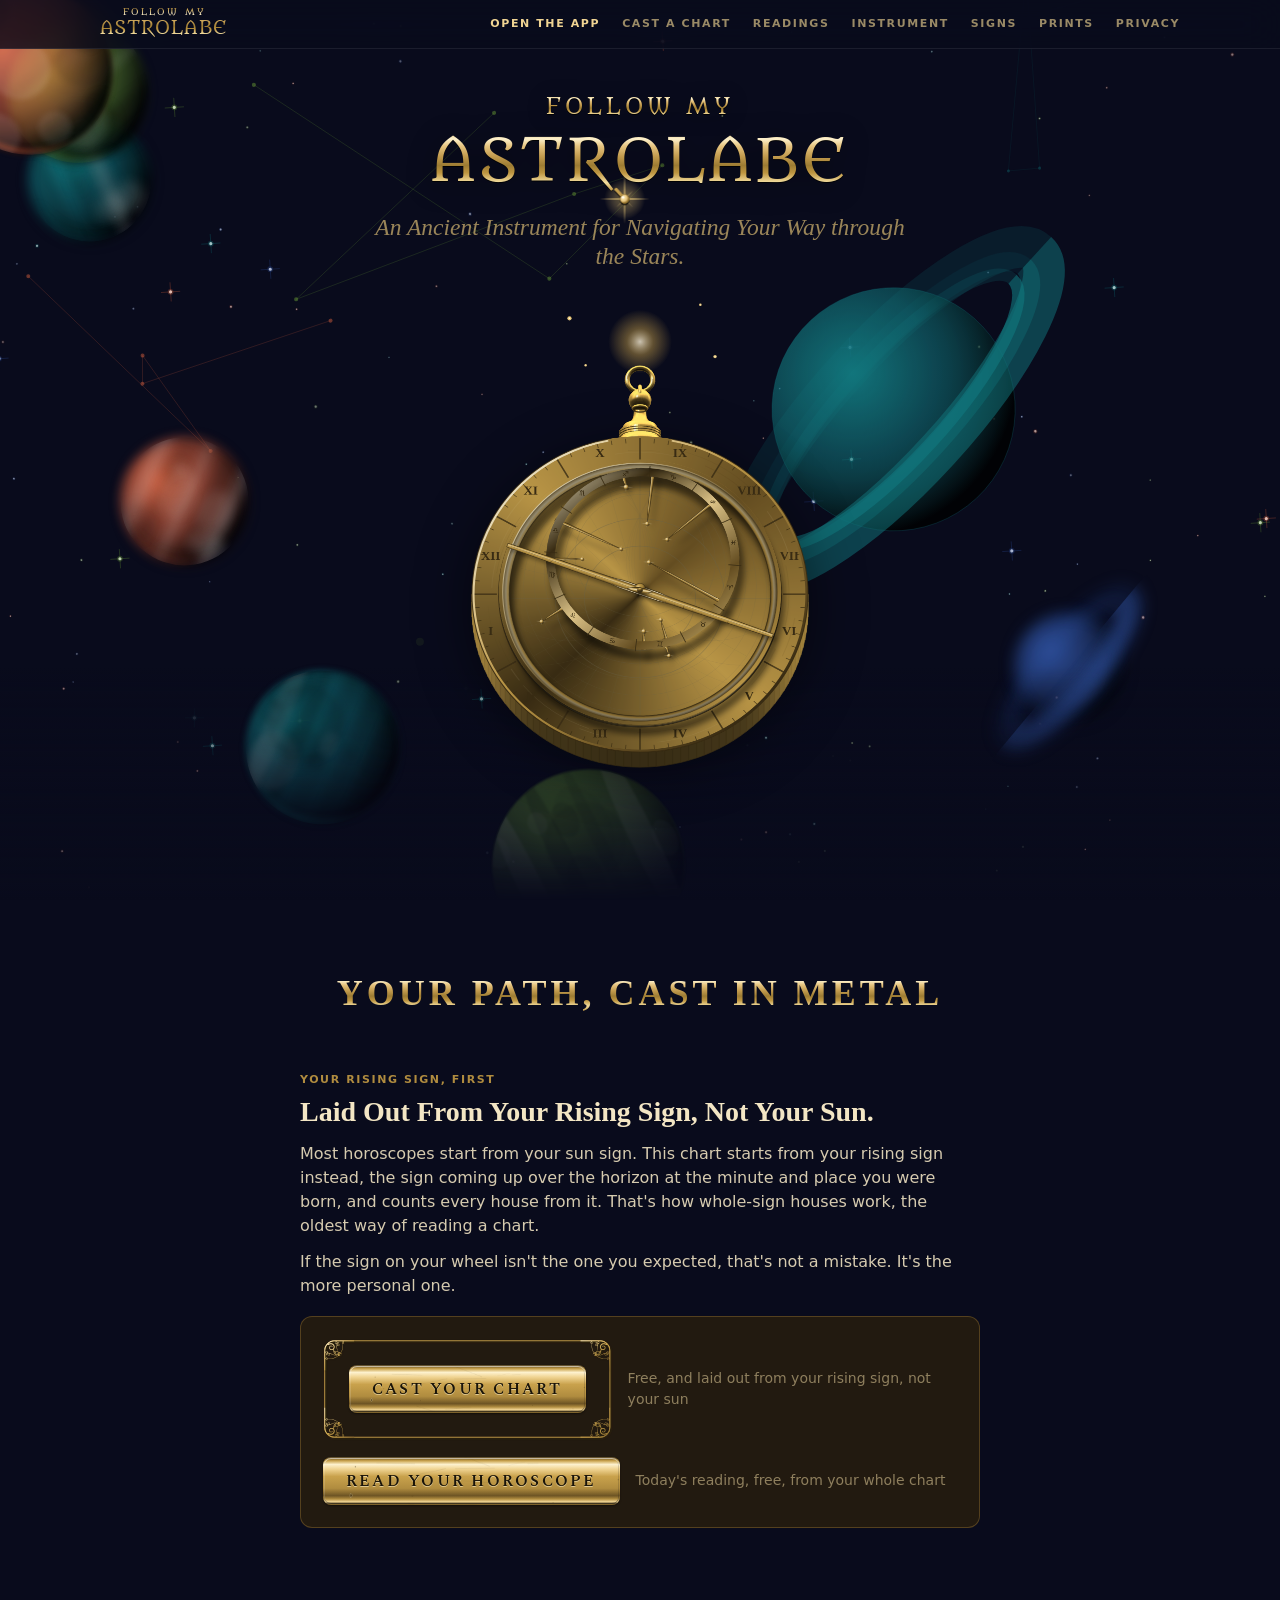
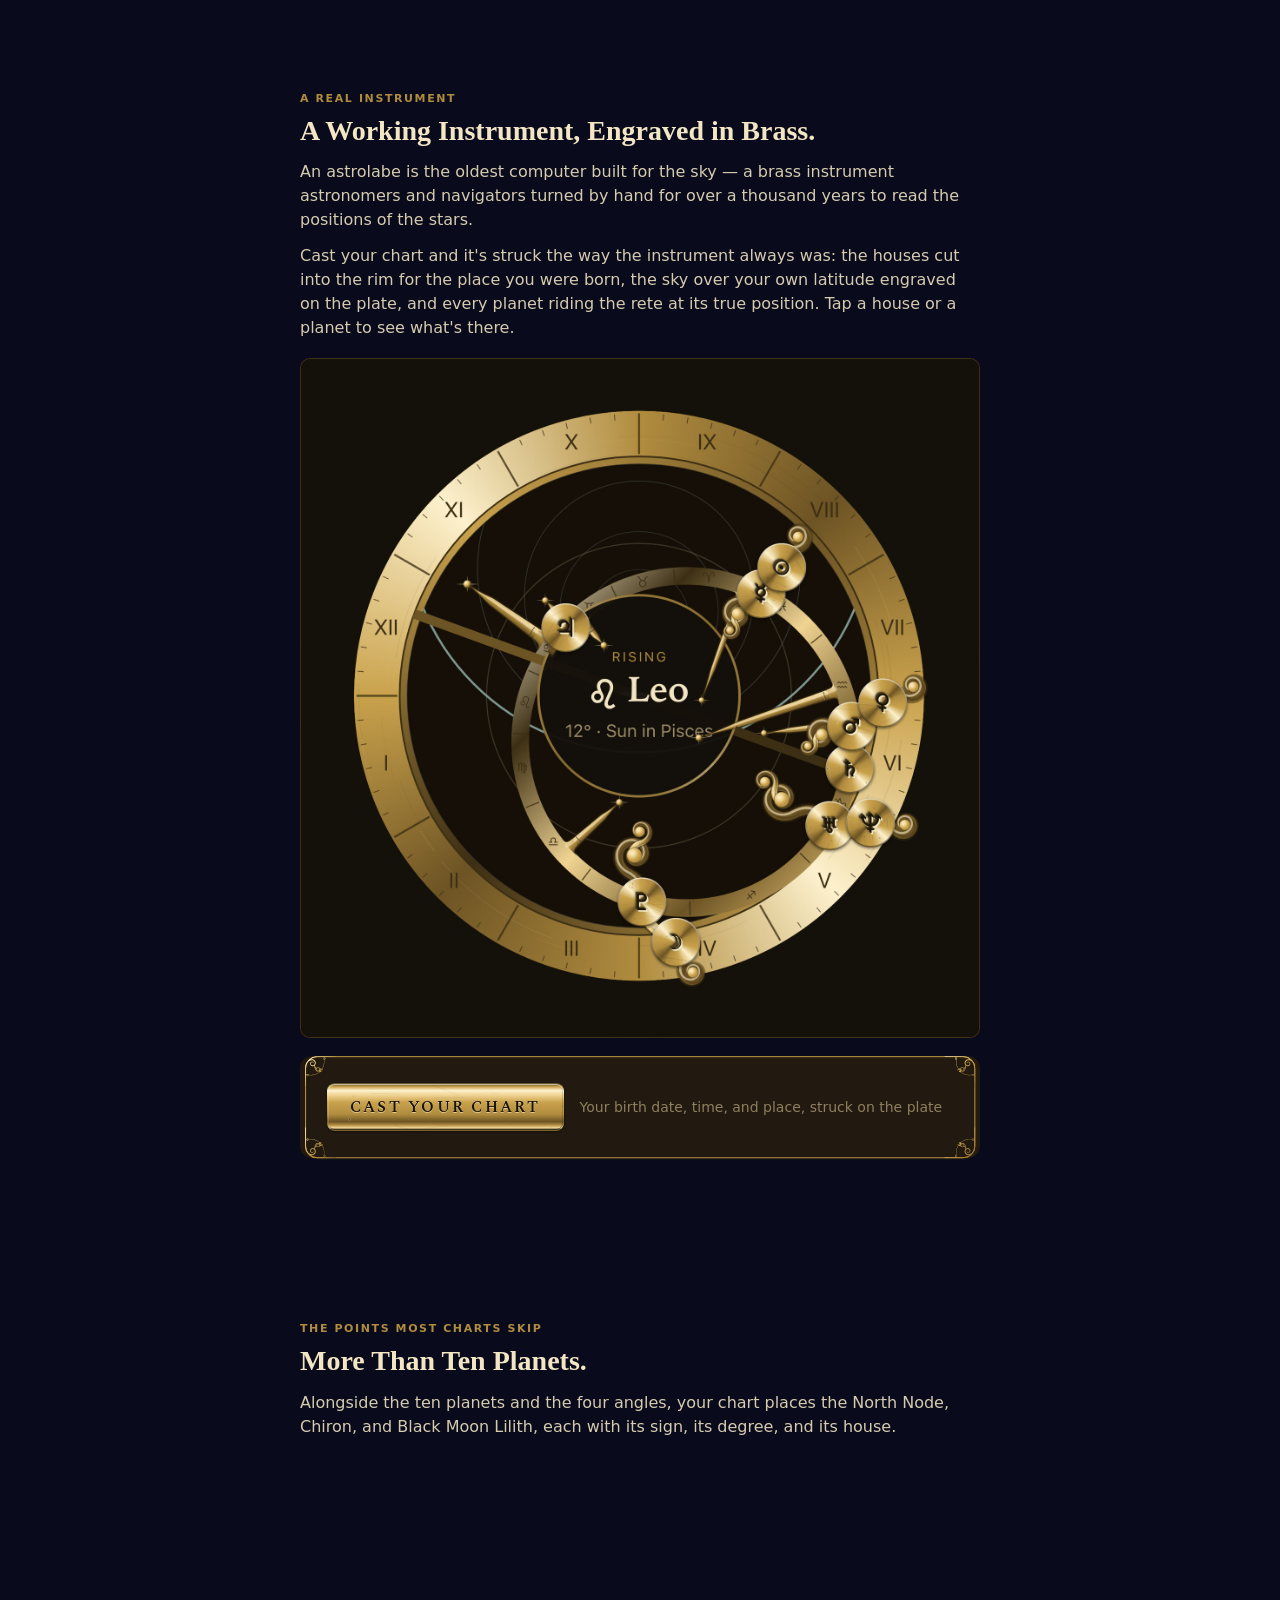
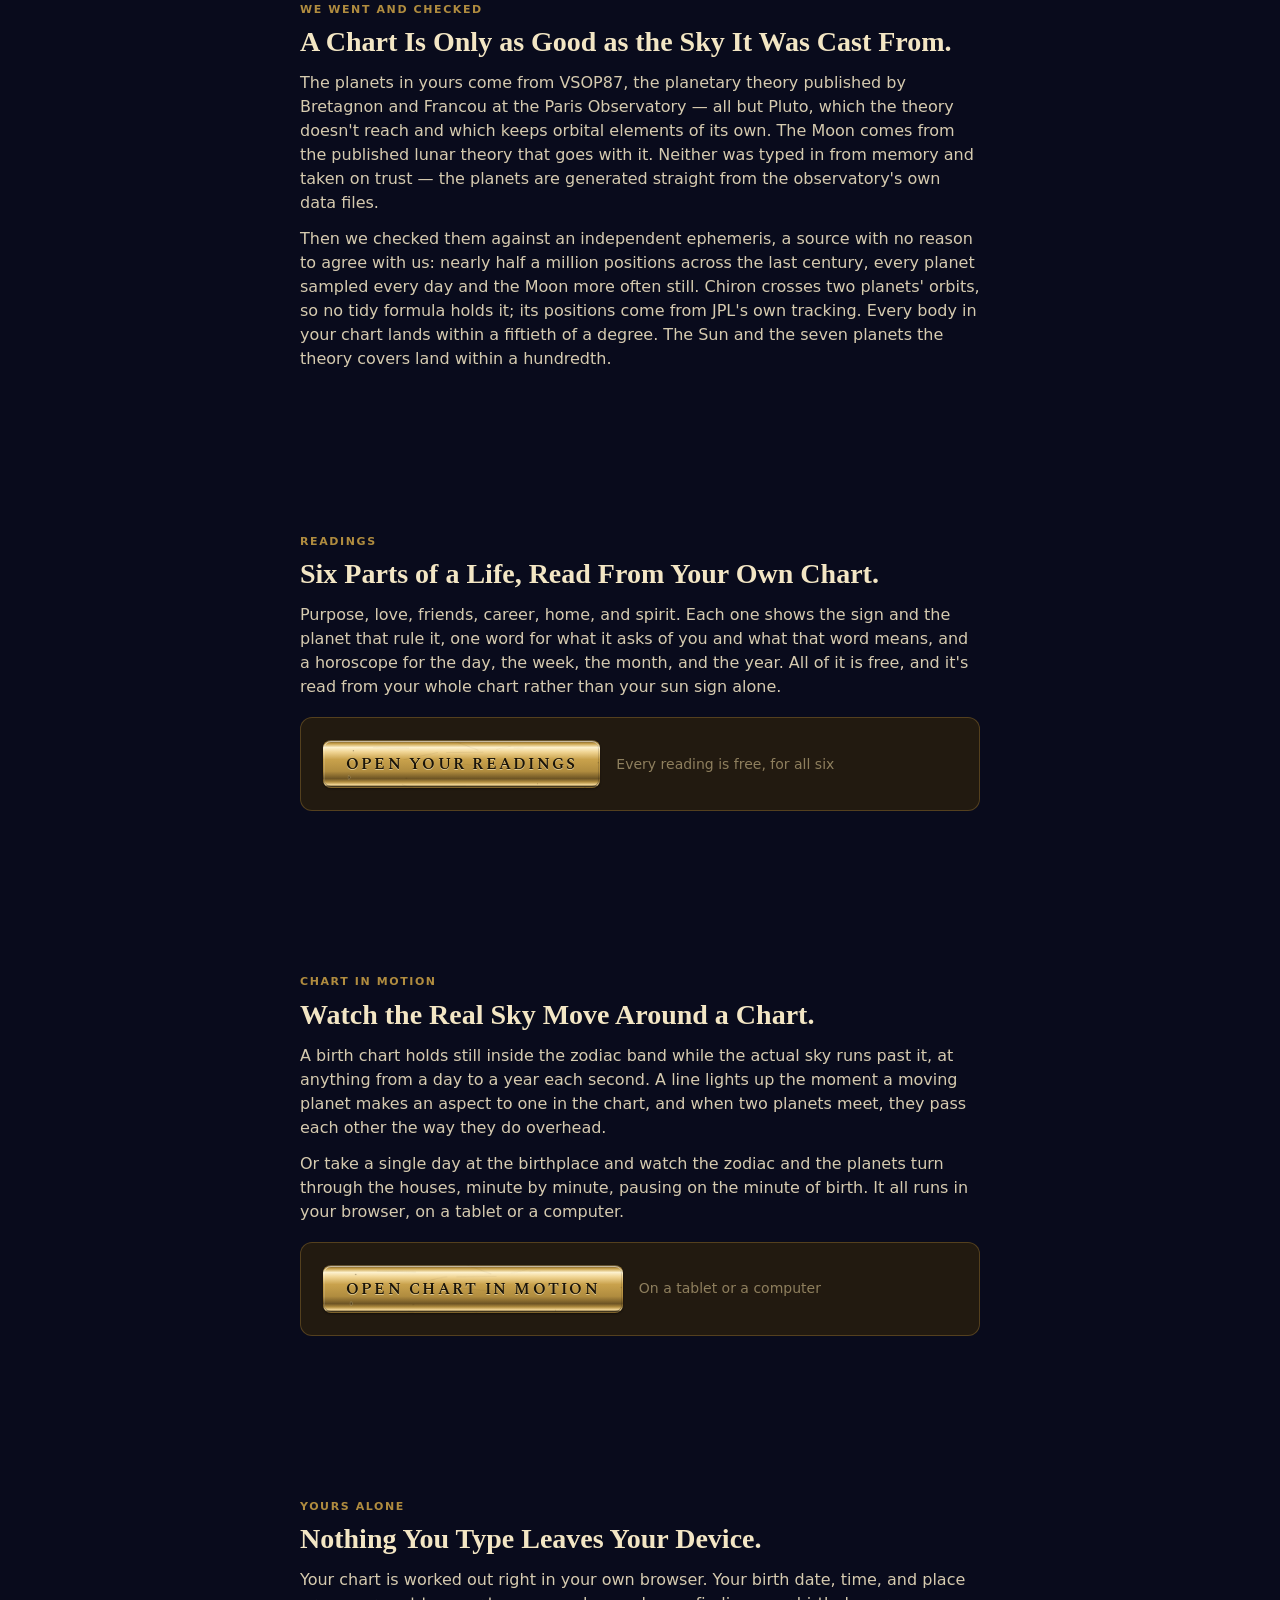
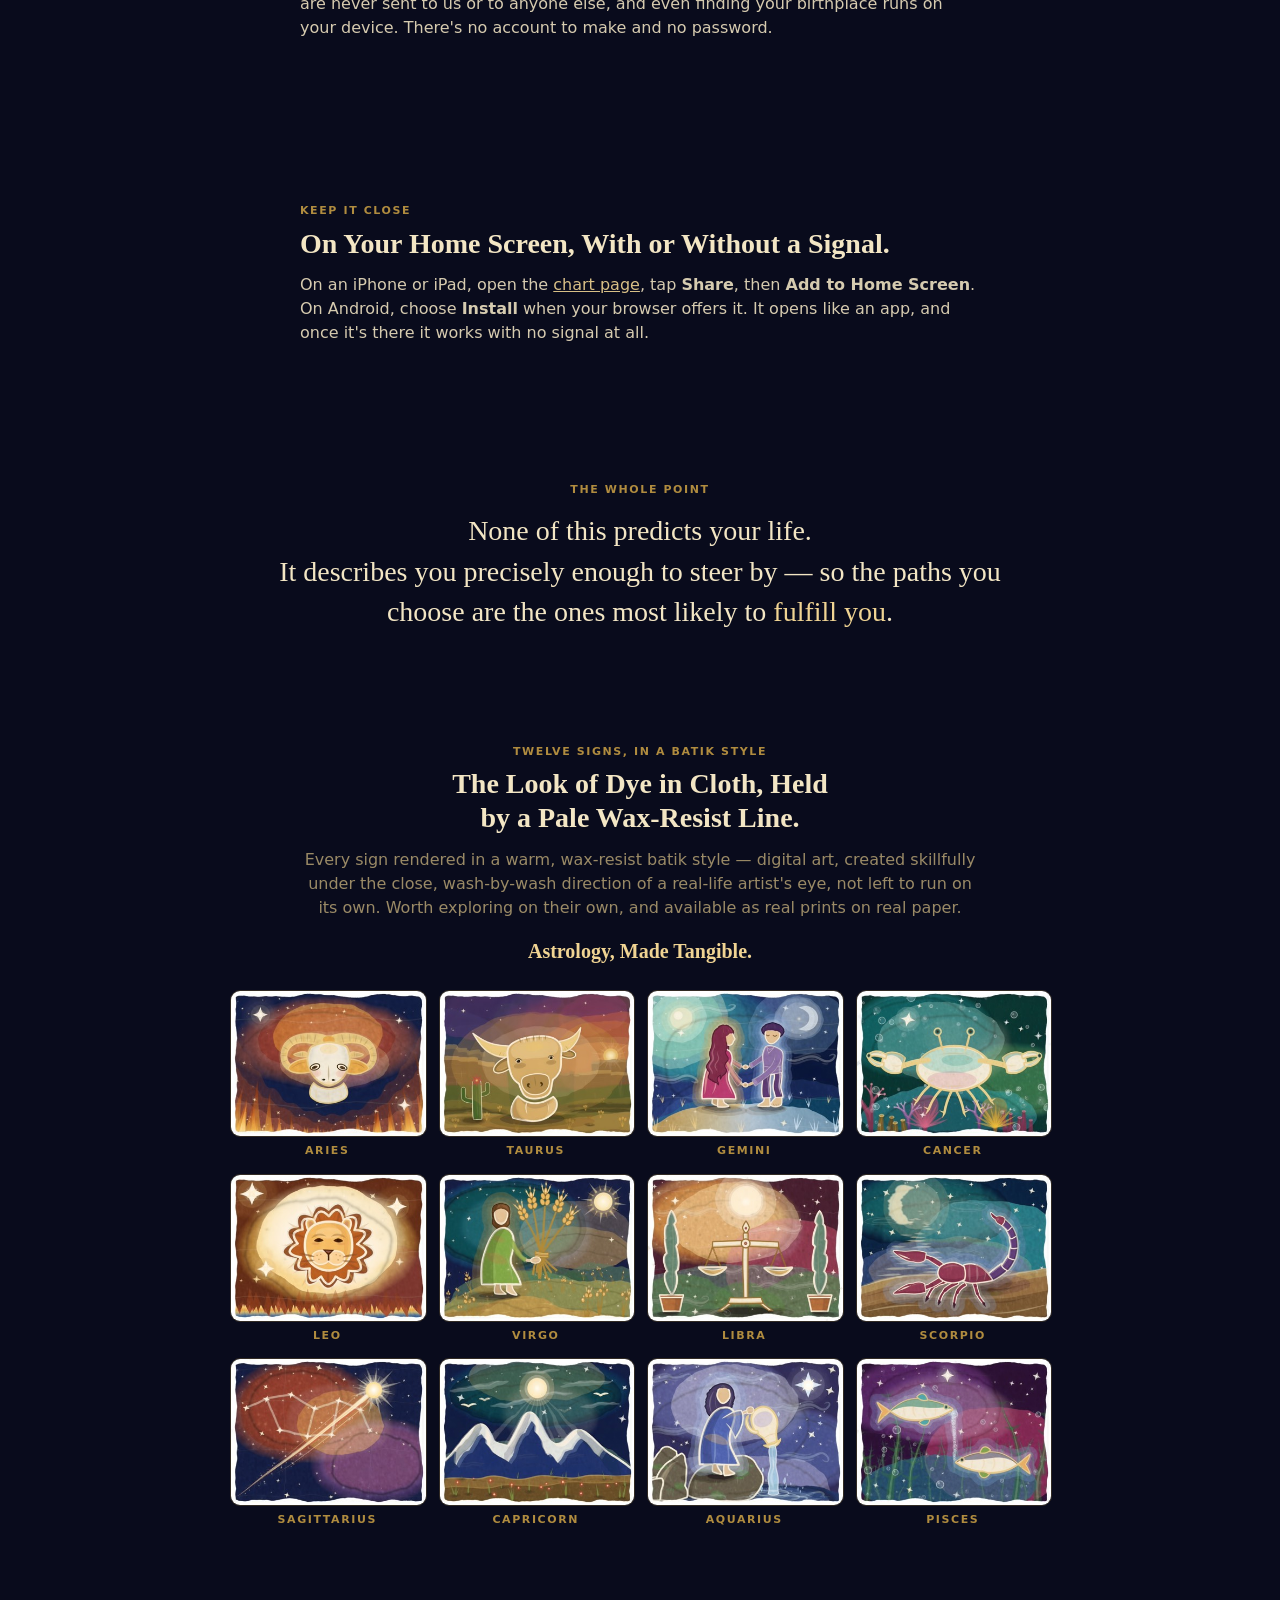
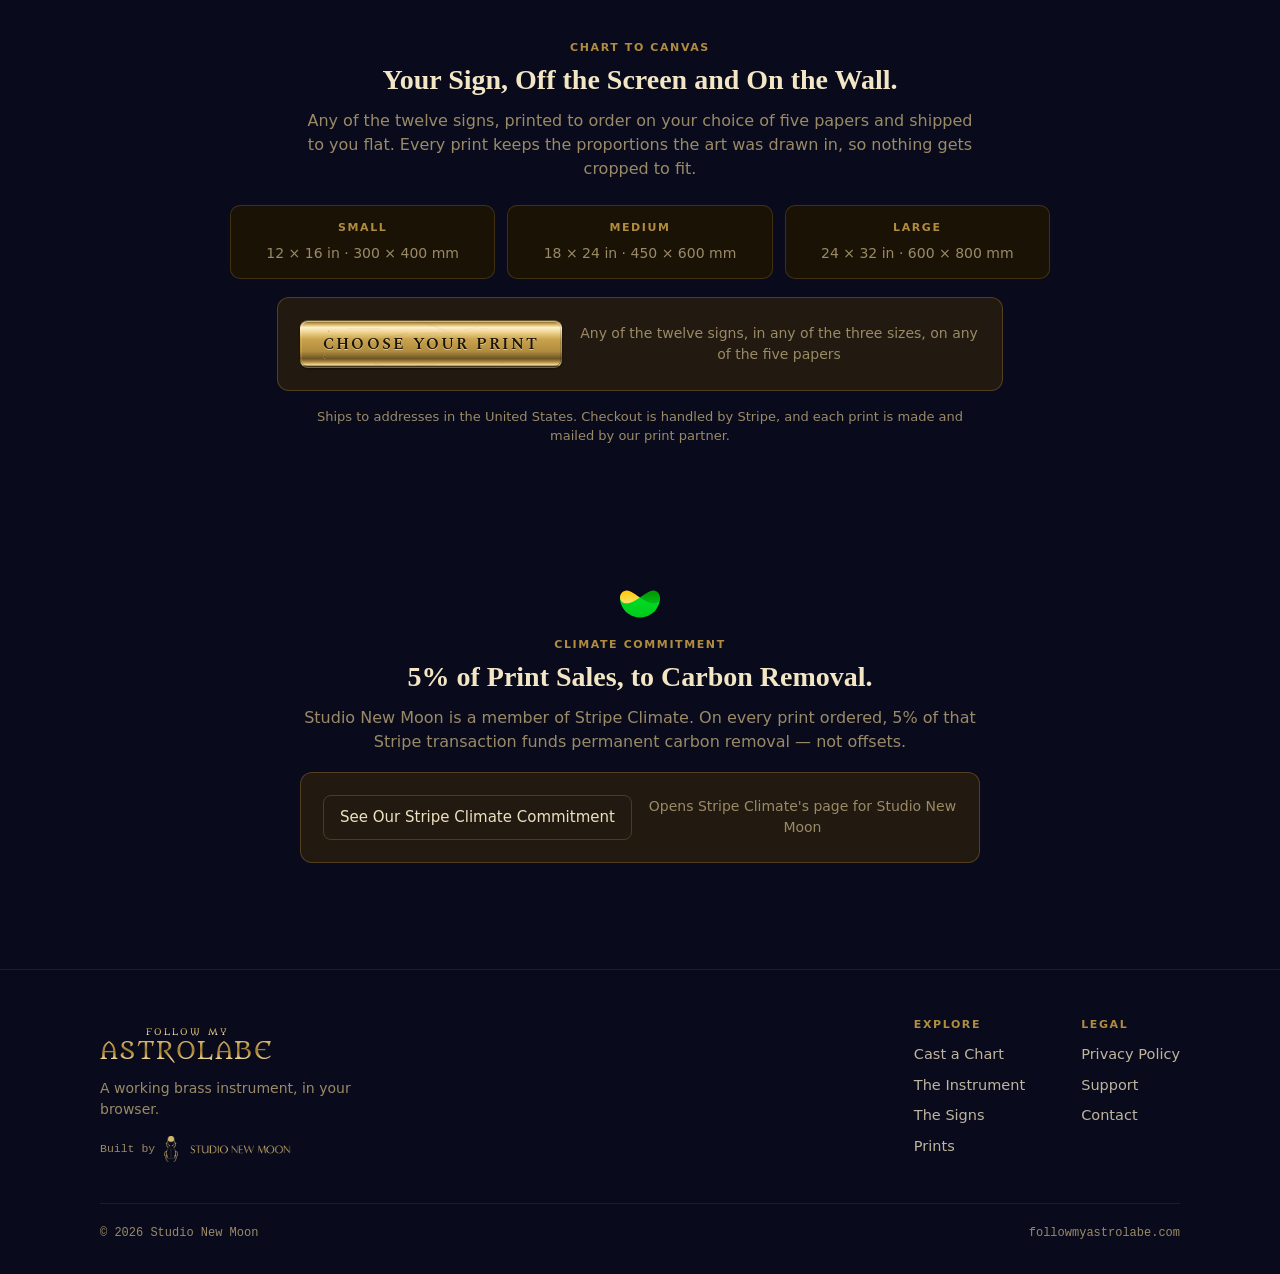
==== index.html @ 49b64038 "The framed plate's filigree runs along its edge, drawn to its real size Morgan asked for the frame a" ====
<!doctype html>
<html lang="en">
<head>
<meta charset="utf-8">
<meta name="viewport" content="width=device-width, initial-scale=1, viewport-fit=cover">
<title>Follow My Astrolabe — Birth Charts and Horoscopes, Rising Sign First</title>
<meta name="description" content="Cast your birth chart free on a working astrolabe, read daily, weekly, monthly, and yearly horoscopes from your whole chart, and order zodiac prints.">
<!-- What a shared link shows: iMessage, Slack, Facebook, and the rest read these. -->
<meta property="og:type" content="website">
<meta property="og:site_name" content="Follow My Astrolabe">
<meta property="og:title" content="Follow My Astrolabe — Birth Charts and Horoscopes, Rising Sign First">
<meta property="og:description" content="Cast your birth chart free on a working astrolabe, read daily, weekly, monthly, and yearly horoscopes from your whole chart, and order zodiac prints.">
<meta property="og:url" content="https://www.followmyastrolabe.com/">
<meta property="og:image" content="https://www.followmyastrolabe.com/assets/share/home.jpg">
<meta property="og:image:width" content="1200">
<meta property="og:image:height" content="630">
<meta property="og:image:alt" content="The Follow My Astrolabe wordmark in brass on a night sky, over the line Your Path, Cast in Metal.">
<meta name="twitter:card" content="summary_large_image">
<meta name="theme-color" content="#090B1C">
<link rel="icon" href="assets/favicon.png">
<link rel="preconnect" href="https://fonts.googleapis.com">
<link rel="preconnect" href="https://fonts.gstatic.com" crossorigin>
<!-- Metamorphous is the wordmark's face; everything else is the app's own
     type (FontSet.nativeSky), which the device already carries. -->
<link href="https://fonts.googleapis.com/css2?family=Metamorphous&family=Spectral:wght@600&display=swap" rel="stylesheet">
<link rel="stylesheet" href="/assets/app.css">
<script src="/assets/fit-buttons.js" defer></script>
<link rel="stylesheet" href="/assets/home/welcome.css">
<style>
  /* The homepage is the app's welcome screen, so it keeps the welcome
     screen's night (#090B1C) instead of Brass & Ink's ground. Everything
     else here (cards, plate labels, the metal) is the app's, from app.css. */
  :root{
    --ground:#090B1C;
    --night:#090B1C;
    --title-gold: linear-gradient(180deg, #8A6C2E 0%, #D9B45F 9%, #FDF1CD 20%, #E6C47F 30%, #C19A4D 44%, #9D7C33 56%, #BD9540 66%, #F2DDA0 79%, #C29C48 90%, #7A5F28 100%);
    /* The polished brass ramp, exactly as measured for legible lettering
       (Brass.polished; f9fef0b). Not to be re-spaced. */
    --metal: linear-gradient(180deg, #6D5424 0%, #C9A24C 6%, #FDF1CD 14%, #F0D493 24%, #C9A24C 40%, #B08C3F 66%, #6D5424 82%, #B08C3F 89%, #F0D493 95%, #3D2F14 100%);
    --metal-wear: url("/assets/metal/brass-polished-wear.png");
  }
  html{ background:#090B1C; scroll-behavior:smooth; }
  body{ background:transparent; overflow-x:hidden; }
  img{ max-width:100%; display:block; }
  .visually-hidden{
    position:absolute !important; width:1px; height:1px; margin:-1px; padding:0; border:0;
    overflow:hidden; clip:rect(0 0 0 0); clip-path:inset(50%); white-space:nowrap;
  }

  /* The night behind everything below the welcome screen: the same sky's
     stars and constellations, without its planets, held still. */
  .backdrop{ position:fixed; inset:0; width:100vw; height:100lvh; z-index:-1; pointer-events:none; }
  /* The text sections sit straight on the sky, with no card, so the sky
     calms to a trace behind the reading column; a constellation line or a
     star landing inside a sentence reads as stray punctuation. On a wide
     screen it stays at full strength in the margins. */
  .backdrop{
    --calm: rgba(0,0,0,.14);
    -webkit-mask-image: linear-gradient(to right, #000 0, #000 calc(50% - 480px), var(--calm) calc(50% - 360px), var(--calm) calc(50% + 360px), #000 calc(50% + 480px), #000 100%);
            mask-image: linear-gradient(to right, #000 0, #000 calc(50% - 480px), var(--calm) calc(50% - 360px), var(--calm) calc(50% + 360px), #000 calc(50% + 480px), #000 100%);
  }

  /* The welcome screen's sky fades into the night below rather than ending
     at a hard edge: its ground and its planets thin out over the last stretch
     of the screen, so the stars-only backdrop takes over without a seam. */
  .welcome{
    --fade: clamp(120px, 26svh, 300px);
    background: linear-gradient(to bottom, #090B1C calc(100% - var(--fade)), rgba(9,11,28,0) 100%);
  }
  .welcome .sky, .welcome .shooting{
    -webkit-mask-image: linear-gradient(to bottom, #000 calc(100% - var(--fade)), transparent 100%);
            mask-image: linear-gradient(to bottom, #000 calc(100% - var(--fade)), transparent 100%);
  }

  /* On a desktop browser the welcome screen has no ENTER: the site's menu is
     shown over it from the start instead, as the way in. */
  @media (hover:hover) and (pointer:fine){
    .welcome .enter{ display:none; }
    /* room for the menu, which sits over the top of the welcome screen */
    .welcome-stack{ padding-top:calc(48px + env(safe-area-inset-top, 0px)); }
  }
  /* Opened from a Home Screen, the page is the welcome screen alone, as the
     installed app's first screen is. */
  @media (display-mode: standalone){ main, footer, .site-nav, .backdrop{ display:none; } }

  /* ================= Below the welcome screen ================= */
  .site-nav{
    position:fixed; left:0; right:0; top:0; z-index:50;
    padding-top:env(safe-area-inset-top, 0px);
    background:color-mix(in srgb, #090B1C 82%, transparent);
    -webkit-backdrop-filter:saturate(1.4) blur(18px); backdrop-filter:saturate(1.4) blur(18px);
    border-bottom:.5px solid rgba(255,255,255,.08);
    transform:translateY(-110%); transition:transform .25s ease;
  }
  .site-nav.shown{ transform:none; }
  @media (prefers-reduced-motion: reduce){ .site-nav{ transition:none; } }
  .site-nav .inner{
    max-width:1080px; margin:0 auto; min-height:48px; padding:0 16px;
    display:flex; align-items:center; justify-content:space-between; gap:16px;
  }
  .nav-name{
    display:inline-flex; flex-direction:column; align-items:center; line-height:1.3;
    font-family:'Metamorphous', Georgia, serif; font-size:18px; letter-spacing:.06em;
    text-decoration:none;
    background:var(--title-gold); -webkit-background-clip:text; background-clip:text;
    color:transparent; -webkit-text-fill-color:transparent;
  }
  .nav-name .small{ font-size:9px; letter-spacing:.27em; padding-left:.27em; margin-bottom:-.2em; }
  .nav-links{ display:flex; gap:22px; align-items:center; }
  .nav-links a{
    font-size:11px; font-weight:600; letter-spacing:1.6px; text-transform:uppercase;
    color:var(--muted); text-decoration:none;
  }
  .nav-links a:hover{ color:var(--bright); }
  /* The way into the web app, first and in the bright brass: on a desktop
     browser the welcome screen has no ENTER, so this is what replaces it. */
  .nav-links a.nav-app{ color:var(--bright); }
  /* Narrower, the menu keeps to one line by dropping the two it can spare:
     Instrument is a section just below, and Privacy is in the footer. */
  @media (max-width:900px){ .nav-links{ gap:18px; } .nav-links a.nav-minor{ display:none; } }
  @media (max-width:680px){ .nav-links{ gap:12px; } .nav-links a{ letter-spacing:1.2px; } }
  @media (max-width:600px){ .nav-links{ display:none; } }

  main{ display:block; }
  section[id]{ scroll-margin-top:64px; }
  .wrap{ max-width:var(--readable); margin:0 auto; padding:0 16px; }
  .wrap.wide{ max-width:1080px; }
  .band{ padding-block:clamp(28px, 6vw, 56px); }
  .band:first-child{ padding-top:clamp(40px, 8vw, 72px); }

  /* One feature: plate label, title, prose. No box around it, so it reads
     on the night like The Whole Point; plates (buttons) and screenshot
     frames keep theirs. */
  .feature.card{ background:none; border:0; border-radius:0; padding:clamp(18px, 4vw, 26px) 0; }
  .feature .plate-label{ display:block; margin:0 0 8px; }
  .feature h2, .head h2{
    font-family:var(--font-display); font-weight:600; color:var(--resist);
    font-size:clamp(22px, 3.6vw, 28px); line-height:1.22; margin:0 0 12px; text-wrap:balance;
  }
  .feature p{ color:var(--ink); opacity:.9; margin:0; }
  .feature p + p{ margin-top:12px; }
  .feature p a{ color:var(--bright); }
  .feature .shot{
    margin-top:18px; border-radius:10px; overflow:hidden;
    border:1px solid rgba(176,140,63,0.25); background:var(--panel);
  }
  .feature .shot img{ width:100%; height:auto; }
  /* The site's line, struck in the wordmark's gold at headline size. */
  .lede{
    margin:0 0 clamp(20px, 4vw, 32px); text-align:center; text-wrap:balance;
    font-family:var(--font-display); font-weight:600; line-height:1.2;
    font-size:clamp(22px, 4.6vw, 36px); letter-spacing:clamp(1.5px, .4vw, 4px);
    text-transform:uppercase; color:var(--bright);
    background:var(--title-gold); -webkit-background-clip:text; background-clip:text;
    -webkit-text-fill-color:transparent;
  }

  /* Morgan's standing rule: every button sits on a plate with what it does. */
  .plate{
    background:#221a10; border:1px solid rgba(200,153,63,0.3); border-radius:12px;
    padding:clamp(16px, 3vw, 22px);
  }
  .plate.actions{ display:grid; grid-template-columns:minmax(0, 1fr); gap:18px; }
  .plate .action{ min-width:0; }
  /* On the narrowest phones the plate gives back a little width, so
     button labels keep their size on one line. */
  @media (max-width:360px){ .plate{ padding-inline:12px; } }
  .plate .action{ display:flex; flex-wrap:wrap; align-items:center; gap:8px 16px; }
  .plate .note{ margin:0; font-size:14px; color:var(--muted); flex:1 1 220px; }
  .feature .plate{ margin-top:18px; }
  .metal-button{ background:var(--metal-wear) center / cover no-repeat, var(--metal); }
  .metal-button:focus-visible, .quiet-button:focus-visible{ outline:2px solid var(--bright); outline-offset:3px; }
  a.quiet-button{ display:inline-block; text-decoration:none; }

  /* Chart in Motion is for tablets and computers: its page tells a phone-
     sized screen so, and this section isn't offered on one at all. Same line
     as the page, 600px each way, so a small screen on its side doesn't
     qualify. */
  @media (max-width:599.98px), (max-height:599.98px){ #motion{ display:none; } }

  .philosophy{ text-align:center; }
  .philosophy .plate-label{ display:block; margin-bottom:14px; }
  .philosophy p{
    font-family:var(--font-display); font-weight:500; color:var(--resist);
    font-size:clamp(20px, 3.4vw, 28px); line-height:1.45; margin:0 auto; max-width:760px; text-wrap:balance;
  }
  .philosophy p span{ color:var(--bright); }

  .head{ text-align:center; max-width:var(--readable); margin:0 auto 24px; padding:0 16px; }
  .head .plate-label{ display:block; margin-bottom:8px; }
  .head p{ color:var(--muted); margin:0; }
  .head p + p{ margin-top:10px; }
  .head .tangible{
    margin-top:16px; font-family:var(--font-display); font-weight:600; font-size:clamp(17px, 2.2vw, 20px);
    color:var(--bright);
  }
  .sign-grid{
    display:grid; grid-template-columns:repeat(4, 1fr); gap:14px;
    max-width:var(--gallery); margin:0 auto; padding:0 16px;
  }
  .sign-tile{ display:block; text-decoration:none; color:var(--muted); text-align:center; }
  .sign-tile img{
    width:100%; height:auto; border-radius:10px; border:1px solid rgba(176,140,63,0.25);
    transition:transform .2s ease, filter .2s ease;
  }
  .sign-tile:hover img{ transform:translateY(-2px); filter:brightness(1.06); }
  .sign-tile span{
    display:block; margin-top:6px; font-size:11px; font-weight:600; letter-spacing:1.6px;
    text-transform:uppercase; color:var(--brass);
  }
  .sign-tile:hover span{ color:var(--bright); }
  .sign-tile:focus-visible{ outline:2px solid var(--bright); outline-offset:3px; border-radius:10px; }
  @media (max-width:820px){ .sign-grid{ grid-template-columns:repeat(3, 1fr); } }
  @media (max-width:520px){ .sign-grid{ grid-template-columns:repeat(2, 1fr); gap:12px; } }

  .sizes{ display:grid; grid-template-columns:repeat(3, 1fr); gap:12px; max-width:var(--gallery); margin:0 auto; }
  .sizes .card{ text-align:center; }
  .sizes .name{ font-size:11px; font-weight:600; letter-spacing:1.6px; text-transform:uppercase; color:var(--brass); }
  .sizes .price{ font-family:var(--font-display); font-weight:600; font-size:28px; color:var(--resist); margin:6px 0 2px; }
  .sizes .desc{ font-size:14px; color:var(--muted); margin-top:6px; }
  .sizes .price .from{ font-family:var(--font-body, inherit); font-weight:400; font-size:13px; color:var(--muted); margin-right:5px; }
  @media (max-width:640px){ .sizes{ grid-template-columns:1fr; } }
  /* The five papers, built from the live catalogue under the size cards. */
  .papers{ max-width:var(--gallery); margin:22px auto 0; }
  .papers[hidden]{ display:none; }
  .papers > .plate-label{ display:block; text-align:center; margin-bottom:10px; }
  .papers ul{ list-style:none; margin:0; padding:0; display:grid; grid-template-columns:repeat(auto-fit, minmax(150px, 1fr)); gap:8px; }
  .papers li{ background:var(--panel); border:1px solid rgba(176,140,63,0.22); border-radius:10px; padding:10px 12px; text-align:center; }
  .papers .paper-name{ color:var(--ink); font-size:15px; }
  .papers .paper-detail{ color:var(--muted); font-size:13px; margin-top:2px; }
  .papers .paper-price{ font-family:var(--font-display); color:var(--resist); font-size:14px; margin-top:6px; font-variant-numeric:tabular-nums; }
  .center-plate{ max-width:var(--readable); margin:18px auto 0; text-align:center; }
  .center-plate .action{ justify-content:center; }
  .fine{ max-width:var(--readable); margin:16px auto 0; font-size:13px; color:var(--muted); text-align:center; }

  .climate{ text-align:center; }
  .climate-icon{ width:40px; height:40px; margin:0 auto 14px; }
  .climate .feature p{ color:var(--muted); opacity:1; }
  .climate-link svg{ width:15px; height:15px; flex:0 0 auto; }

  footer{ padding-block:48px 32px; border-top:.5px solid rgba(255,255,255,.08); margin-top:24px; }
  .footer-top{ display:flex; justify-content:space-between; align-items:flex-start; flex-wrap:wrap; gap:32px; margin-bottom:36px; }
  .footer-brand .nav-name{ font-size:24px; }
  .footer-brand .nav-name .small{ font-size:9px; }
  .footer-brand p{ color:var(--muted); font-size:14px; max-width:280px; margin:10px 0 0; }
  .studio-credit{ display:flex; align-items:center; gap:9px; margin-top:16px; }
  .studio-credit span{ font-family:var(--font-mono); font-size:11.5px; color:var(--muted); }
  .studio-credit .beetle{ height:26px; width:auto; opacity:.9; }
  .studio-credit .studio-wordmark{ height:13px; width:auto; opacity:.9; margin-top:2px; }
  .footer-links{ display:flex; gap:56px; flex-wrap:wrap; }
  .footer-col h3{ font-family:var(--font-body); margin:0 0 12px; }
  .footer-col a{ display:block; color:var(--ink); opacity:.8; text-decoration:none; font-size:14.5px; margin-bottom:9px; }
  .footer-col a:hover{ opacity:1; color:var(--bright); }
  .footer-bottom{
    display:flex; justify-content:space-between; flex-wrap:wrap; gap:12px;
    font-family:var(--font-mono); font-size:12px; color:var(--muted);
    padding-top:20px; border-top:.5px solid rgba(255,255,255,.08);
  }
</style>
</head>
<body>
<canvas class="backdrop" aria-hidden="true"></canvas>

<header class="site-nav" id="site-nav" aria-label="Site">
  <div class="inner">
    <a class="nav-name" href="#top" aria-label="Follow My Astrolabe, back to the top"><span class="small">FOLLOW MY</span>ASTROLABE</a>
    <nav class="nav-links" aria-label="Sections">
      <a class="nav-app" href="/app/">Open the App</a>
      <a href="/chart/">Cast a Chart</a>
      <a href="#readings">Readings</a>
      <a class="nav-minor" href="#instrument">Instrument</a>
      <a href="#signs">Signs</a>
      <a href="#prints">Prints</a>
      <a class="nav-minor" href="/privacy/">Privacy</a>
    </nav>
  </div>
</header>

<!-- The first screenful is the app's welcome screen (WelcomeView.swift). -->
<section class="welcome" id="top" aria-label="Welcome">
  <canvas class="sky" aria-hidden="true"></canvas>
  <canvas class="shooting" aria-hidden="true"></canvas>
  <div class="welcome-stack">
    <div class="spacer s1"></div>
    <div class="title">
      <h1 class="wordmark">
        <span class="visually-hidden">Follow My Astrolabe</span>
        <span class="wm-line" aria-hidden="true"><span class="wm-text wm-follow">FOLLOW MY</span></span>
        <span class="wm-line" aria-hidden="true"><span class="wm-text wm-astro">ASTROLABE<span class="wm-baseline"></span></span><canvas class="r-star"></canvas></span>
      </h1>
      <p class="tagline">An Ancient Instrument for Navigating Your Way through the Stars.</p>
    </div>
    <canvas class="moon-glow" aria-hidden="true"></canvas>
    <div class="instrument" role="img" tabindex="0" aria-label="A brass astrolabe. Drag left or right to turn it over.">
      <div class="instrument-shadow" aria-hidden="true"></div>
      <canvas aria-hidden="true"></canvas>
    </div>
    <div class="spacer s2"></div>
    <a class="enter" href="/app/" aria-description="Continues into the app">Enter</a>
    <div class="spacer s3"></div>
  </div>
</section>

<main>
<section class="band" aria-labelledby="rising-title">
  <div class="wrap">
    <p class="lede">Your Path, Cast in Metal</p>
    <div class="feature card">
      <span class="plate-label">Your Rising Sign, First</span>
      <h2 id="rising-title">Laid Out From Your Rising Sign, Not Your Sun.</h2>
      <p>Most horoscopes start from your sun sign. This chart starts from your rising sign instead, the sign coming up over the horizon at the minute and place you were born, and counts every house from it. That's how whole-sign houses work, the oldest way of reading a chart.</p>
      <p>If the sign on your wheel isn't the one you expected, that's not a mistake. It's the more personal one.</p>
      <div class="plate actions">
        <div class="action"><span class="framed-button" style="position:relative;display:inline-flex;max-width:100%"><a class="metal-button" href="/chart/">Cast Your Chart</a><svg class="filigree" aria-hidden="true" style="position:absolute;inset:-6px;width:calc(100% + 12px);height:calc(100% + 12px);pointer-events:none;overflow:visible" data-radius="10" data-mode="button" data-metal="brass"></svg></span><p class="note">Free, and laid out from your rising sign, not your sun</p></div>
        <div class="action"><a class="metal-button" href="/app/">Read Your Horoscope</a><p class="note">Today's reading, free, from your whole chart</p></div>
      </div>
    </div>
  </div>
</section>

<section class="band" id="instrument" aria-labelledby="instrument-title">
  <div class="wrap">
    <div class="feature card">
      <span class="plate-label">A Real Instrument</span>
      <h2 id="instrument-title">A Working Instrument, Engraved in Brass.</h2>
      <p>An astrolabe is the oldest computer built for the sky — a brass instrument astronomers and navigators turned by hand for over a thousand years to read the positions of the stars.</p>
      <p>Cast your chart and it's struck the way the instrument always was: the houses cut into the rim for the place you were born, the sky over your own latitude engraved on the plate, and every planet riding the rete at its true position. Tap a house or a planet to see what's there.</p>
      <div class="shot"><img src="assets/screenshots/web-instrument.jpg" alt="A birth chart drawn as a brass astrolabe, with Leo rising, the planets as brass studs on the rete, and the twelve houses numbered around the rim" width="780" height="780" loading="lazy"></div>
      <div class="plate actions framed-plate" style="position:relative;border-color:transparent">
        <div class="action"><a class="metal-button" href="/chart/">Cast Your Chart</a><p class="note">Your birth date, time, and place, struck on the plate</p></div>
        <svg class="filigree" aria-hidden="true" style="position:absolute;inset:-6px;width:calc(100% + 12px);height:calc(100% + 12px);pointer-events:none;overflow:visible" data-radius="12" data-mode="button" data-metal="brass" data-edge="flush"></svg>
      </div>
    </div>
  </div>
</section>

<section class="band" aria-labelledby="points-title">
  <div class="wrap">
    <div class="feature card">
      <span class="plate-label">The Points Most Charts Skip</span>
      <h2 id="points-title">More Than Ten Planets.</h2>
      <p>Alongside the ten planets and the four angles, your chart places the North Node, Chiron, and Black Moon Lilith, each with its sign, its degree, and its house.</p>
    </div>
  </div>
</section>

<section class="band" aria-labelledby="checked-title">
  <div class="wrap">
    <div class="feature card">
      <span class="plate-label">We Went and Checked</span>
      <h2 id="checked-title">A Chart Is Only as Good as the Sky It Was Cast From.</h2>
      <p>The planets in yours come from VSOP87, the planetary theory published by Bretagnon and Francou at the Paris Observatory — all but Pluto, which the theory doesn't reach and which keeps orbital elements of its own. The Moon comes from the published lunar theory that goes with it. Neither was typed in from memory and taken on trust — the planets are generated straight from the observatory's own data files.</p>
      <p>Then we checked them against an independent ephemeris, a source with no reason to agree with us: nearly half a million positions across the last century, every planet sampled every day and the Moon more often still. Chiron crosses two planets' orbits, so no tidy formula holds it; its positions come from JPL's own tracking. Every body in your chart lands within a fiftieth of a degree. The Sun and the seven planets the theory covers land within a hundredth.</p>
    </div>
  </div>
</section>

<section class="band" id="readings" aria-labelledby="readings-title">
  <div class="wrap">
    <div class="feature card">
      <span class="plate-label">Readings</span>
      <h2 id="readings-title">Six Parts of a Life, Read From Your Own Chart.</h2>
      <p>Purpose, love, friends, career, home, and spirit. Each one shows the sign and the planet that rule it, one word for what it asks of you and what that word means, and a horoscope for the day, the week, the month, and the year. All of it is free, and it's read from your whole chart rather than your sun sign alone.</p>
      <div class="plate actions">
        <div class="action"><a class="metal-button" href="/app/">Open Your Readings</a><p class="note">Every reading is free, for all six</p></div>
      </div>
    </div>
  </div>
</section>

<section class="band" id="motion" aria-labelledby="motion-title">
  <div class="wrap">
    <div class="feature card">
      <span class="plate-label">Chart in Motion</span>
      <h2 id="motion-title">Watch the Real Sky Move Around a Chart.</h2>
      <p>A birth chart holds still inside the zodiac band while the actual sky runs past it, at anything from a day to a year each second. A line lights up the moment a moving planet makes an aspect to one in the chart, and when two planets meet, they pass each other the way they do overhead.</p>
      <p>Or take a single day at the birthplace and watch the zodiac and the planets turn through the houses, minute by minute, pausing on the minute of birth. It all runs in your browser, on a tablet or a computer.</p>
      <div class="plate actions">
        <div class="action"><a class="metal-button" href="/app/motion/">Open Chart in Motion</a><p class="note">On a tablet or a computer</p></div>
      </div>
    </div>
  </div>
</section>

<section class="band" aria-labelledby="private-title">
  <div class="wrap">
    <div class="feature card">
      <span class="plate-label">Yours Alone</span>
      <h2 id="private-title">Nothing You Type Leaves Your Device.</h2>
      <p>Your chart is worked out right in your own browser. Your birth date, time, and place are never sent to us or to anyone else, and even finding your birthplace runs on your device. There's no account to make and no password.</p>
    </div>
  </div>
</section>

<section class="band" aria-labelledby="home-title">
  <div class="wrap">
    <div class="feature card">
      <span class="plate-label">Keep It Close</span>
      <h2 id="home-title">On Your Home Screen, With or Without a Signal.</h2>
      <p>On an iPhone or iPad, open the <a href="/chart/">chart page</a>, tap <strong>Share</strong>, then <strong>Add to Home Screen</strong>. On Android, choose <strong>Install</strong> when your browser offers it. It opens like an app, and once it's there it works with no signal at all.</p>
    </div>
  </div>
</section>

<section class="band philosophy" aria-label="The whole point">
  <div class="wrap wide">
    <span class="plate-label">The Whole Point</span>
    <p>None of this predicts your life.<br>It describes you precisely enough to steer by — so the paths you choose are the ones most likely to <span>fulfill you</span>.</p>
  </div>
</section>

<section class="band" id="signs" aria-labelledby="signs-title">
  <div class="head">
    <span class="plate-label">Twelve Signs, in a Batik Style</span>
    <h2 id="signs-title">The Look of Dye in Cloth, Held by a Pale Wax-Resist Line.</h2>
    <p>Every sign rendered in a warm, wax-resist batik style — digital art, created skillfully under the close, wash-by-wash direction of a real-life artist's eye, not left to run on its own. Worth exploring on their own, and available as real prints on real paper.</p>
    <p class="tangible">Astrology, Made Tangible.</p>
  </div>
  <div class="sign-grid">
    <a class="sign-tile" href="/prints/?sign=aries"><img src="assets/signs/aries-thumb.jpg" alt="Aries, illustrated in a batik style" width="360" height="270" loading="lazy"><span>Aries</span></a>
    <a class="sign-tile" href="/prints/?sign=taurus"><img src="assets/signs/taurus-thumb.jpg" alt="Taurus, illustrated in a batik style" width="360" height="270" loading="lazy"><span>Taurus</span></a>
    <a class="sign-tile" href="/prints/?sign=gemini"><img src="assets/signs/gemini-thumb.jpg" alt="Gemini, illustrated in a batik style" width="360" height="270" loading="lazy"><span>Gemini</span></a>
    <a class="sign-tile" href="/prints/?sign=cancer"><img src="assets/signs/cancer-thumb.jpg" alt="Cancer, illustrated in a batik style" width="360" height="270" loading="lazy"><span>Cancer</span></a>
    <a class="sign-tile" href="/prints/?sign=leo"><img src="assets/signs/leo-thumb.jpg" alt="Leo, illustrated in a batik style" width="360" height="270" loading="lazy"><span>Leo</span></a>
    <a class="sign-tile" href="/prints/?sign=virgo"><img src="assets/signs/virgo-thumb.jpg" alt="Virgo, illustrated in a batik style" width="360" height="270" loading="lazy"><span>Virgo</span></a>
    <a class="sign-tile" href="/prints/?sign=libra"><img src="assets/signs/libra-thumb.jpg" alt="Libra, illustrated in a batik style" width="360" height="270" loading="lazy"><span>Libra</span></a>
    <a class="sign-tile" href="/prints/?sign=scorpio"><img src="assets/signs/scorpio-thumb.jpg" alt="Scorpio, illustrated in a batik style" width="360" height="270" loading="lazy"><span>Scorpio</span></a>
    <a class="sign-tile" href="/prints/?sign=sagittarius"><img src="assets/signs/sagittarius-thumb.jpg" alt="Sagittarius, illustrated in a batik style" width="360" height="270" loading="lazy"><span>Sagittarius</span></a>
    <a class="sign-tile" href="/prints/?sign=capricorn"><img src="assets/signs/capricorn-thumb.jpg" alt="Capricorn, illustrated in a batik style" width="360" height="270" loading="lazy"><span>Capricorn</span></a>
    <a class="sign-tile" href="/prints/?sign=aquarius"><img src="assets/signs/aquarius-thumb.jpg" alt="Aquarius, illustrated in a batik style" width="360" height="270" loading="lazy"><span>Aquarius</span></a>
    <a class="sign-tile" href="/prints/?sign=pisces"><img src="assets/signs/pisces-thumb.jpg" alt="Pisces, illustrated in a batik style" width="360" height="270" loading="lazy"><span>Pisces</span></a>
  </div>
</section>

<section class="band" id="prints" aria-labelledby="prints-title">
  <div class="wrap wide">
    <div class="head">
      <span class="plate-label">Chart to Canvas</span>
      <h2 id="prints-title">Your Sign, Off the Screen and On the Wall.</h2>
      <p>Any of the twelve signs, printed to order on your choice of five papers and shipped to you flat. Every print keeps the proportions the art was drawn in, so nothing gets cropped to fit.</p>
    </div>
    <div class="sizes plans">
      <div class="card plan" data-size="Small">
        <div class="name">Small</div>
        <div class="price" hidden></div>
        <div class="desc">12 &times; 16 in &middot; 300 &times; 400 mm</div>
      </div>
      <div class="card plan" data-size="Medium">
        <div class="name">Medium</div>
        <div class="price" hidden></div>
        <div class="desc">18 &times; 24 in &middot; 450 &times; 600 mm</div>
      </div>
      <div class="card plan" data-size="Large">
        <div class="name">Large</div>
        <div class="price" hidden></div>
        <div class="desc">24 &times; 32 in &middot; 600 &times; 800 mm</div>
      </div>
    </div>
    <div class="papers" id="papers" hidden>
      <span class="plate-label">Papers</span>
      <ul></ul>
    </div>
    <div class="plate center-plate">
      <div class="action"><a class="metal-button" href="/prints/">Choose Your Print</a><p class="note">Any of the twelve signs, in any of the three sizes, on any of the five papers</p></div>
    </div>
    <p class="fine">Ships to addresses in the United States. Checkout is handled by Stripe, and each print is made and mailed by our print partner.</p>
  </div>
</section>

<section class="band climate" id="climate" aria-labelledby="climate-title">
  <div class="wrap">
    <div class="feature card">
      <img class="climate-icon" src="assets/stripe-climate-badge.svg" alt="Stripe Climate" width="40" height="40" loading="lazy">
      <span class="plate-label">Climate Commitment</span>
      <h2 id="climate-title">5% of Print Sales, to Carbon Removal.</h2>
      <p>Studio New Moon is a member of Stripe Climate. On every print ordered, 5% of that Stripe transaction funds permanent carbon removal — not offsets.</p>
      <div class="plate center-plate">
        <div class="action"><a class="quiet-button climate-link" href="https://climate.stripe.com/lMRr5u" target="_blank" rel="noopener">See Our Stripe Climate Commitment</a><p class="note">Opens Stripe Climate's page for Studio New Moon</p></div>
      </div>
    </div>
  </div>
</section>
</main>

<footer>
  <div class="wrap wide">
    <div class="footer-top">
      <div class="footer-brand">
        <a class="nav-name" href="#top" aria-label="Follow My Astrolabe"><span class="small">FOLLOW MY</span>ASTROLABE</a>
        <p>A working brass instrument, in your browser.</p>
        <div class="studio-credit">
          <span>Built by</span>
          <img src="assets/beetle-logo.png" alt="" class="beetle" loading="lazy">
          <img src="assets/studio-new-moon-wordmark.png" alt="Studio New Moon" class="studio-wordmark" loading="lazy">
        </div>
      </div>
      <div class="footer-links">
        <div class="footer-col">
          <h3 class="plate-label">Explore</h3>
          <a href="/chart/">Cast a Chart</a>
          <a href="#instrument">The Instrument</a>
          <a href="#signs">The Signs</a>
          <a href="#prints">Prints</a>
        </div>
        <div class="footer-col">
          <h3 class="plate-label">Legal</h3>
          <a href="/privacy/">Privacy Policy</a>
          <a href="/support/">Support</a>
          <a href="mailto:morgan@followmyastrolabe.com">Contact</a>
        </div>
      </div>
    </div>
    <div class="footer-bottom">
      <span>© 2026 Studio New Moon</span>
      <span>followmyastrolabe.com</span>
    </div>
  </div>
</footer>

<script type="module">
  import { initWelcome, initBackdrop } from "/assets/home/welcome.js";
  // The first Cast Your Chart sits in the filigree, and the instrument
  // section's plate sits in it whole; loaded when wanted, so the buttons work
  // whether or not the frames arrive.
  import("/app/src/filigree.js").then((m) => m.mountFiligrees(document.querySelector("main"))).catch(() => {});
  initBackdrop(document.querySelector(".backdrop"));
  const welcome = document.querySelector(".welcome");
  initWelcome(welcome);
  // The site's own navigation stays out of the welcome screen, as the app
  // has none there, and comes in once it has been scrolled past. On a
  // desktop browser, where the welcome screen has no ENTER, it is the way in,
  // so it shows from the start.
  const nav = document.getElementById("site-nav");
  const desktop = matchMedia("(hover: hover) and (pointer: fine)");
  let onWelcome = true;
  const showNav = () => nav.classList.toggle("shown", desktop.matches || !onWelcome);
  new IntersectionObserver(([e]) => { onWelcome = e.isIntersecting; showNav(); },
    { rootMargin: "-64px 0px 0px 0px" }).observe(welcome);
  desktop.addEventListener?.("change", showNav);
  showNav();
</script>

<script>
  // Print prices come from the order service, the same numbers checkout
  // charges, rather than being typed into this page where they could drift.
  // If it can't be reached, the sizes still show and the prices stay hidden.
  (function () {
    fetch("https://astrolabe-gelato-broker.astrolabe-gelato-broker.workers.dev/catalogue")
      .then(function (r) { if (!r.ok) throw new Error(r.status); return r.json(); })
      .then(function (data) {
        var prints = (data && data.prints) || [];
        function money(cents, currency) {
          try {
            return new Intl.NumberFormat("en-US", { style: "currency", currency: currency || "usd" })
              .format(cents / 100);
          } catch (e) { return "$" + (cents / 100).toFixed(2); }
        }
        var hasPapers = prints.length > 0 && prints.every(function (p) {
          return p.papers && p.papers.length > 1;
        });
        prints.forEach(function (p) {
          var plan = document.querySelector('.plans .plan[data-size="' + p.label + '"]');
          if (!plan) return;
          var el = plan.querySelector(".price");
          var cents = hasPapers
            ? Math.min.apply(null, p.papers.map(function (q) { return q.unitCents; }))
            : p.unitCents;
          el.textContent = money(cents, p.currency);
          if (hasPapers) {
            var from = document.createElement("span");
            from.className = "from";
            from.textContent = "from";
            el.insertBefore(from, el.firstChild);
          }
          el.hidden = false;
        });

        // Each paper with what it costs from the smallest size to the
        // largest; every size lists the same papers in the same order.
        if (hasPapers) {
          var list = document.querySelector("#papers ul");
          prints[0].papers.forEach(function (paper, i) {
            var cents = prints.map(function (p) { return p.papers[i].unitCents; });
            var li = document.createElement("li");
            [["paper-name", paper.paper], ["paper-detail", paper.detail],
             ["paper-price", money(Math.min.apply(null, cents), prints[0].currency) +
               " \u2013 " + money(Math.max.apply(null, cents), prints[0].currency)]]
              .forEach(function (part) {
                var d = document.createElement("div");
                d.className = part[0];
                d.textContent = part[1];
                li.appendChild(d);
              });
            list.appendChild(li);
          });
          document.getElementById("papers").hidden = false;
        }
      })
      .catch(function () {});
  })();
</script>
<!-- Cloudflare Web Analytics: counts page views without cookies. Left off
     /order/thank-you/, whose URL carries a Stripe session id. -->
<script type="module" src="https://static.cloudflareinsights.com/beacon.min.js" data-cf-beacon='{"token": "1b4ff25c9c9c4923b92ff0101dc01c16"}'></script>
</body>
</html>
---- assets/app.css ----
/* The iPhone app's look, for every page of the site but the homepage.
 *
 * Each value here is traceable to the app's Swift source, and should stay so:
 * colours to `Palette.brassAndInk` resolved through `Palette.with(.brass)`
 * (the metal's accent replaces the palette's own brass, as the app does),
 * type to `FontSet.nativeSky`, cards and labels to `BirthChartView` and
 * `PlateLabel` in `Theme.swift`, the metal to `MetalFinish` and `Brass`.
 *
 * These are only the defaults before any script runs. chart/src/appearance.js
 * overwrites every token here from the visitor's Appearance choice, so a page
 * that loads it follows the app's other palettes, metals, and faces too. The
 * homepage is the exception and keeps the app's welcome-screen night.
 */

:root{
  /* Palette.brassAndInk, with the brass metal's accent. */
  --night: #14100A;
  --ground: #14100A;
  --panel: #1B1206;
  --ink: #EDE0C0;
  --muted: #9A8A66;
  --brass: #B08C3F;
  --bright: #F0D493;
  --resist: #F3E6C4;
  --rule: rgba(176,140,63,0.3);
  --danger: #d4775f;
  --glow: rgba(176,140,63,0.14);
  --stars: 0;
  --instrument: #14100A;
  --fused: #F0D493;
  --flow: #F3E6C4;
  --friction: #d4775f;
  --fire: #DD6440;

  /* FontSet.nativeSky: New York over San Francisco over Menlo, and the
     nearest thing a Windows or Android device already carries. */
  --font-display: ui-serif, "New York", "Iowan Old Style", Georgia, serif;
  --font-body: system-ui, -apple-system, "Segoe UI", Roboto, "Helvetica Neue", sans-serif;
  --font-mono: ui-monospace, Menlo, Consolas, monospace;
  /* The metal buttons' engraved labels keep Spectral, the site's serif from
     before it took the app's type, whichever type set Appearance has chosen. */
  --font-button: "Spectral", Georgia, "Times New Roman", serif;

  /* The polished brass ramp (MetalFinish.brass, Brass.polished). */
  --metal: linear-gradient(180deg, #6D5424 0%, #C9A24C 6%, #FDF1CD 14%, #F0D493 24%, #C9A24C 40%, #B08C3F 66%, #6D5424 82%, #B08C3F 89%, #F0D493 95%, #3D2F14 100%);
  --metal-wear: none;
  --on-metal: #1A1408;
  --engrave: 0 1px 0 rgba(253,241,205,0.6);
  --metal-lift: inset 0 1px 0 rgba(255,255,255,.55), inset 0 -1px 0 rgba(0,0,0,.35), inset 1px 0 0 rgba(255,255,255,.14), inset -1px 0 0 rgba(0,0,0,.14), 0 1px 2px rgba(0,0,0,.45);

  /* Layout.swift */
  --readable: 680px;
  --form: 620px;
  --gallery: 820px;
  --wheel: 560px;

  color-scheme: dark;
}

html{ background: var(--ground); }
body{
  margin: 0; background: var(--ground); color: var(--ink);
  font-family: var(--font-body); font-size: 16px; line-height: 1.5;
  -webkit-font-smoothing: antialiased;
}
/* The site's old night sky. Pages still carrying the element keep working;
   it just isn't drawn. */
.stars{ display: none !important; }

h1, h2, h3, .display{ font-family: var(--font-display); color: var(--resist); font-weight: 600; }
a{ color: var(--bright); }

/* `PlateLabel`: small semibold capitals in brass, tracked 1.6pt. */
.plate-label,
h1.plate-label, h2.plate-label, h3.plate-label, p.plate-label{
  margin: 0; line-height: 1.3;
  font-family: var(--font-body); font-size: 11px; font-weight: 600;
  letter-spacing: 1.6px; text-transform: uppercase; color: var(--brass);
}

/* The app's card: panel fill, 10pt corners, a quarter-strength brass rule. */
.card{
  background: var(--panel); border: 1px solid rgba(176,140,63,0.25);
  border-radius: 10px; padding: 14px;
}
.card.featured{ border-color: rgba(221,100,64,0.32); } /* "Your Whole Chart": fire at .32 */
.card > :first-child{ margin-top: 0; }
.card > :last-child{ margin-bottom: 0; }

/* Morgan's standing rule: every button sits on a plate. Inside one, --panel
   turns to the ground colour, so fields and rows still stand out from it.
   (Set on the children, not the plate, or the plate itself loses its fill.) */
.plate{
  background: var(--panel); border: 1px solid var(--rule);
  border-radius: 12px; padding: clamp(16px, 3vw, 22px);
}
.plate > *{ --panel: var(--ground); }
.plate > :first-child{ margin-top: 0; }
.plate > :last-child{ margin-bottom: 0; }

.muted{ color: var(--muted); }

/* Metal buttons: the app's `wornBrassButton` + `brassBevel` + engraved label. */
.metal-button{
  display: inline-flex; align-items: center; justify-content: center; gap: 8px;
  font-family: var(--font-button); font-size: 16px; font-weight: 600;
  letter-spacing: clamp(.06em, .3vw, .14em); text-transform: uppercase;
  padding: 11px clamp(16px, 5vw, 22px); border-radius: 8px; border: 1px solid transparent; cursor: pointer;
  text-align: center;
  /* One line, always: /assets/fit-buttons.js letters a label smaller when it
     would not otherwise fit the room its button has. */
  white-space: nowrap; max-width: 100%;
  background: var(--metal-wear) center / cover no-repeat, var(--metal);
  color: var(--on-metal); text-shadow: var(--engrave); box-shadow: var(--metal-lift);
  text-decoration: none;
}
.metal-button:active{ filter: brightness(.93); }

/* A button given emphasis sits in the app's filigree frame (app/src/filigree.js,
   mode "button"), which pads this holder to clear its own metal. */
/* The install guide's one-tap Install (chart/src/install-guide.js), struck in
   the chosen metal on every page that shows the guide. :root outranks the
   guide's own flat fallback. */
:root .ig-actions .ig-go{
  background: var(--metal-wear) center / cover no-repeat, var(--metal);
  color: var(--on-metal); text-shadow: var(--engrave); box-shadow: var(--metal-lift);
  border-color: transparent; font-family: var(--font-button); font-size: 16px; font-weight: 600;
  letter-spacing: clamp(.06em, .3vw, .14em); text-transform: uppercase; white-space: nowrap;
}
:root .ig-actions .ig-go:active{ filter: brightness(.93); }
.framed-button{ position: relative; display: inline-flex; max-width: 100%; vertical-align: middle; }
.framed-button > .metal-button{ position: relative; z-index: 1; }
/* A whole plate in the filigree, its contents kept above the metal. */
.framed-plate{ position: relative; }
.framed-plate > :not(.filigree){ position: relative; z-index: 1; }
.filigree{ position: absolute; inset: -6px; pointer-events: none; width: calc(100% + 12px); height: calc(100% + 12px); overflow: visible; }
.quiet-button{
  font-family: var(--font-body); font-size: 15px; padding: 10px clamp(12px, 4vw, 16px); border-radius: 8px;
  border: 1px solid var(--rule); background: transparent; color: var(--ink); cursor: pointer;
  white-space: nowrap; max-width: 100%;
}

/* The inline navigation title the app's screens carry (17pt semibold). */
.nav-bar{
  position: sticky; top: 0; z-index: 50;
  display: grid; grid-template-columns: 1fr auto 1fr; align-items: center;
  min-height: 44px; padding: env(safe-area-inset-top, 0px) 12px 0;
  background: color-mix(in srgb, var(--ground) 82%, transparent);
  -webkit-backdrop-filter: saturate(1.4) blur(18px); backdrop-filter: saturate(1.4) blur(18px);
  border-bottom: 0.5px solid rgba(255,255,255,0.08);
}
.nav-bar .title{ grid-column: 2; font-family: var(--font-body); font-size: 17px; font-weight: 600; color: var(--ink); margin: 0; }
.nav-bar .leading{ grid-column: 1; display: flex; gap: 4px; }
.nav-bar .trailing{ grid-column: 3; display: flex; gap: 4px; justify-content: flex-end; }
.nav-bar button, .nav-bar a.icon{
  width: 44px; height: 44px; display: grid; place-items: center;
  background: none; border: 0; color: var(--bright); cursor: pointer; padding: 0;
}
.nav-bar svg{ width: 22px; height: 22px; }

/* The system tab bar, tinted with the palette's bright brass. */
.tab-bar{
  position: fixed; left: 0; right: 0; bottom: 0; z-index: 50;
  display: grid; grid-auto-flow: column; grid-auto-columns: 1fr;
  padding: 6px 4px calc(4px + env(safe-area-inset-bottom, 0px));
  background: color-mix(in srgb, var(--ground) 82%, transparent);
  -webkit-backdrop-filter: saturate(1.4) blur(18px); backdrop-filter: saturate(1.4) blur(18px);
  border-top: 0.5px solid rgba(255,255,255,0.08);
}
.tab-bar a{
  display: flex; flex-direction: column; align-items: center; gap: 2px;
  color: #8E8E93; text-decoration: none; font-family: var(--font-body);
  font-size: 10px; font-weight: 500; padding: 2px 0; position: relative;
}
.tab-bar a[aria-current="page"]{ color: var(--bright); }
.tab-bar svg{ width: 26px; height: 26px; }
.tab-bar .badge{
  position: absolute; top: -4px; left: 52%; padding: 1px 6px; border-radius: 8px;
  font-size: 9.5px; font-weight: 600; background: var(--metal); color: var(--on-metal);
}

/* A segmented control, as `Picker(.segmented)` draws one on a dark ground. */
.segmented{
  display: grid; grid-auto-flow: column; grid-auto-columns: 1fr; gap: 2px;
  padding: 2px; border-radius: 9px; background: rgba(118,118,128,0.24);
}
.segmented button{
  font-family: var(--font-body); font-size: 13px; font-weight: 500; color: var(--ink);
  background: none; border: 0; border-radius: 7px; padding: 6px 10px; cursor: pointer;
}
.segmented button[aria-selected="true"]{ background: rgba(99,99,102,0.9); font-weight: 600; }

/* Readable columns, Layout.readable and friends. */
.readable{ max-width: var(--readable); margin-inline: auto; }
.screen{ padding: 20px; max-width: var(--readable); margin-inline: auto; }

@media (prefers-reduced-motion: reduce){ *{ scroll-behavior: auto !important; } }

/* ---------- pages (site-pages) ----------
 * The pages around the web app: /chart/, /prints/,
 * /privacy/, /support/ and /order/thank-you/. Each carries `class="page"` on
 * its body, so nothing here reaches the homepage or /app/. Sizes are the
 * app's own: a screen's padding and its 22pt VStack spacing from
 * BirthChartView, section titles at displayFont(20) as SettingsView sets
 * them, row text at bodyFont(15) and prose at 14, notes at 12 and 11.
 */
.page *, .page *::before, .page *::after{ box-sizing: border-box; }
.page{ font-synthesis-weight: none; }
.page :focus-visible{ outline: 2px solid var(--bright); outline-offset: 2px; }
.page main{ max-width: var(--readable); margin-inline: auto; padding: 20px 20px 56px; }
.page main.form-width{ max-width: calc(var(--form) + 44px); padding-inline: 22px; }
.page main.gallery-width{ max-width: calc(var(--gallery) + 32px); padding-inline: 16px; }
:where(.page) p{ margin: 0; }
:where(.page) p + p{ margin-top: 10px; }
.page main > * + *{ margin-top: 22px; }
.page main > p + p{ margin-top: 12px; }
.page main > .visually-hidden:first-child + *,
.page main > :is(h2, h3) + *{ margin-top: 0; }
.page main > .dates + *{ margin-top: 10px; }
.page main > h2 + h3{ margin-top: 12px; }

/* The plate's own fill is the palette's panel, and only what sits inside it
   turns to the ground. Declaring --panel on the plate itself made its own
   background resolve to the ground, so a plate showed as an outline only. */
.page .plate{ --panel: inherit; }
.page .plate > *{ --panel: var(--ground); }

/* The back control the app's navigation stack gives every pushed screen:
   a chevron and the name of where it goes, in the bar's tint. */
.nav-bar a.back{
  display: inline-flex; align-items: center; gap: 3px; height: 44px; min-width: 0;
  padding-right: 6px; color: var(--bright); text-decoration: none;
  font-family: var(--font-body); font-size: 17px;
}
.nav-bar a.back svg{ width: 12px; height: 20px; flex: none; }
.nav-bar a.back span{ white-space: nowrap; overflow: hidden; text-overflow: ellipsis; }
.page .nav-bar .title{ text-align: center; white-space: nowrap; overflow: hidden; text-overflow: ellipsis; max-width: 58vw; }

.visually-hidden{
  position: absolute !important; width: 1px; height: 1px; padding: 0; margin: -1px;
  overflow: hidden; clip: rect(0 0 0 0); white-space: nowrap; border: 0;
}

/* BirthChartView's header: one muted line, centered. */
.page .intro{ text-align: center; color: var(--muted); font-size: 14px; line-height: 1.45; max-width: 46ch; margin-inline: auto; }
.page .intro .plate-label{ display: block; margin-bottom: 8px; }
.page .note{ color: var(--muted); font-size: 12px; line-height: 1.45; }
.page .note.center{ text-align: center; }
.page .prose{ font-size: 14px; line-height: 1.55; }
.page .muted-prose{ font-size: 13px; line-height: 1.5; color: var(--muted); }

/* Section titles as Settings sets them: the display face at 20, in resist,
   regular weight (the app's displayFont default). */
.page h2, .page .section-title{
  font-family: var(--font-display); font-size: 20px; font-weight: 400;
  line-height: 1.25; color: var(--resist); margin: 0 0 6px; text-wrap: balance;
}
.page h3{
  font-family: var(--font-display); font-size: 17px; font-weight: 400;
  line-height: 1.3; color: var(--resist); margin: 22px 0 6px; text-wrap: balance;
}
/* A heading that is a plate label stays one: PlateLabel, whatever element. */
.page .plate-label{
  font-family: var(--font-body); font-size: 11px; font-weight: 600; line-height: 1.4;
  letter-spacing: 1.6px; text-transform: uppercase; color: var(--brass);
}
.page .divider{ border: 0; border-top: 1px solid rgba(176,140,63,0.25); margin-block: 24px 0; }
.page .plate h2{ margin-bottom: 6px; }
.page .plate > p{ font-size: 13px; color: var(--muted); line-height: 1.5; }
.page .plate > * + *{ margin-top: 12px; }

/* Messages: the app's notes in fire for what went wrong, brass for news. */
.page .problem, .page .said{
  background: var(--panel); border: 1px solid rgba(176,140,63,0.4);
  border-radius: 10px; padding: 12px 14px; font-size: 14px; line-height: 1.45;
}
.page .problem{ border-color: rgba(221,100,64,0.55); }

/* Fields, as BirthDetailsForm draws them: the ground inside a 6pt corner
   and a 0.4 brass rule, the entered text in resist. */
.page input:not([type=radio]):not([type=checkbox]), .page select{
  font-family: var(--font-body); font-size: 16px; color: var(--resist);
  background: var(--ground); border: 1px solid rgba(176,140,63,0.4);
  border-radius: 6px; padding: 9px; min-width: 0; max-width: 100%;
}
.page input:invalid{ border-color: rgba(221,100,64,0.55); }
.page input[type=radio]{ accent-color: var(--brass); margin: 0; flex: none; }

/* A labelled row, label leading and control trailing, as a Form row is. */
.page .form-row{
  display: flex; flex-wrap: wrap; align-items: center; justify-content: space-between;
  gap: 6px 12px; font-size: 14px; color: var(--ink);
}
.page .form-row > :last-child{ margin-left: auto; }
.page .form-col{ display: flex; flex-direction: column; gap: 8px; font-size: 14px; color: var(--ink); }

/* Full-width metal, as "Cast My Chart" and "Subscribe" are struck. */
.page .metal-button.wide{ display: flex; width: 100%; padding-block: 12px; }
.page .metal-button:disabled{ opacity: .55; cursor: default; }
.page .metal-button{ text-align: center; }
.page .quiet-button{ font-size: 13px; color: var(--brass); }
.page .text-link{
  font-family: var(--font-body); font-size: 13px; color: var(--muted); background: none;
  border: 0; padding: 0; text-decoration: underline; cursor: pointer;
}

/* The app's selectable row (Paywall's tier rows, Settings' profile rows). */
.page .row-card{
  display: flex; flex-wrap: wrap; align-items: center; gap: 3px 12px;
  background: var(--panel); border: 1px solid rgba(176,140,63,0.25);
  border-radius: 10px; padding: 12px; font-size: 15px; color: var(--ink);
}
.page .row-card .trailing{ margin-left: auto; font-variant-numeric: tabular-nums; }
.page .row-card .sub{ display: block; font-size: 11px; color: var(--bright); }
.page .row-card:has(input:checked){ border-color: var(--bright); box-shadow: inset 0 0 0 1px var(--bright); }

/* A contact card: plate label over the address. */
.page .contact .plate-label{ display: block; margin-bottom: 4px; }
.page .contact a{ font-size: 17px; overflow-wrap: anywhere; }

/* The reading pages: the policy and support, as the app's detail screens
   read, prose in the body face at 15 and titles in the display face. */
.page.reading main{ font-size: 15px; line-height: 1.6; }
.page.reading h2{ font-size: 22px; margin: 34px 0 8px; padding-top: 24px; border-top: 1px solid rgba(176,140,63,0.25); }
.page.reading .card p{ font-size: 15px; }
.page .dates{ font-size: 12px; color: var(--muted); }

.page footer{
  margin-top: 40px; padding-top: 16px; border-top: 1px solid rgba(176,140,63,0.2);
  color: var(--muted); font-size: 12px; line-height: 1.6; text-align: center;
}
.page footer a{ color: var(--brass); }
.page footer p{ margin-top: 6px; }
---- assets/home/welcome.css ----
/* The app's welcome screen (WelcomeView.swift), shared by the homepage and by
   the installed web app, which opens on it. Colours that differ between the
   two (--metal, which follows Appearance in the web app) come from the page. */

.welcome{ --title-gold: linear-gradient(180deg, #8A6C2E 0%, #D9B45F 9%, #FDF1CD 20%, #E6C47F 30%, #C19A4D 44%, #9D7C33 56%, #BD9540 66%, #F2DDA0 79%, #C29C48 90%, #7A5F28 100%); }
.welcome .visually-hidden{
  position:absolute !important; width:1px; height:1px; margin:-1px; padding:0; border:0;
  overflow:hidden; clip:rect(0 0 0 0); clip-path:inset(50%); white-space:nowrap;
}

/* ================= The welcome screen (WelcomeView) =================
   --k is the app's `scale`: 1 at compact width, side/272 at regular. */
.welcome{
  --k:1; --side:272px;
  position:relative; min-height:100vh; min-height:100svh;
  background:#090B1C; overflow:hidden; isolation:isolate;
}
@media (min-width:768px){ .welcome{ --k:1.4706; --side:400px; } }
.welcome .sky, .welcome .shooting{
  position:absolute; inset:0; width:100%; height:100%; pointer-events:none;
}
.welcome .sky{ z-index:0; }
.welcome .shooting{ z-index:1; }
.welcome-stack{
  position:relative; z-index:2;
  display:flex; flex-direction:column; align-items:center;
  min-height:100vh; min-height:100svh;
  padding:0 16px; box-sizing:border-box;
}
.welcome-stack .spacer{ flex:1 1 0; }
.welcome-stack .s1{ min-height:calc(20px * var(--k)); }
.welcome-stack .s2{ min-height:calc(4px * var(--k)); }
.welcome-stack .s3{ min-height:calc(36px * var(--k)); }

.welcome .title{ display:flex; flex-direction:column; align-items:center; gap:calc(10px * var(--k)); width:100%; }
.welcome .wordmark{
  margin:0; display:flex; flex-direction:column; align-items:center; gap:calc(2px * var(--k));
  font-family:'Metamorphous', Georgia, serif; font-weight:400; line-height:normal;
}
.welcome .wm-line{ position:relative; display:inline-block; }
.welcome .wm-text{
  display:inline-block; white-space:nowrap;
  background:var(--title-gold); -webkit-background-clip:text; background-clip:text;
  color:transparent; -webkit-text-fill-color:transparent;
}
/* SwiftUI shadow radius r is a CSS blur of 2r. */
.welcome .wm-follow{ font-size:calc(15px * var(--k)); letter-spacing:4px;
  filter:drop-shadow(0 1px 0 rgba(0,0,0,.85)) drop-shadow(0 2px 10px rgba(0,0,0,.45)); }
.welcome .wm-astro{ font-size:calc(40px * var(--k)); letter-spacing:3px;
  filter:drop-shadow(0 1px 0 rgba(0,0,0,.85)) drop-shadow(0 3px 14px rgba(0,0,0,.45)); }
.welcome .wm-baseline{ display:inline-block; width:0; height:0; vertical-align:baseline; }
.welcome .r-star{
  position:absolute; left:0; top:0; pointer-events:none;
  width:calc(120px * var(--k)); height:calc(120px * var(--k));
}
.welcome .tagline{
  margin:0; box-sizing:border-box; width:100%;
  max-width:calc(420px * var(--k)); padding:0 calc(20px * var(--k));
  font-family:ui-serif, "New York", "Iowan Old Style", "Palatino Linotype", Georgia, serif;
  font-style:italic; font-size:calc(16px * var(--k)); line-height:1.25;
  color:rgba(232,200,122,.65); text-align:center;
}
.welcome .moon-glow{
  display:block; flex:none;
  width:calc(200px * var(--k)); height:calc(84px * var(--k)); margin-top:calc(6px * var(--k));
}
/* The view is taller than the disc's square so the throne and its rings
   have room; the extra is handed straight back with a negative margin. */
.welcome .instrument{
  position:relative; flex:none;
  width:var(--side); height:calc(var(--side) * 316 / 272);
  margin-top:calc(var(--side) * -44 / 272);
  touch-action:pan-y; user-select:none; -webkit-user-select:none; -webkit-tap-highlight-color:transparent;
  cursor:grab; outline:none; border-radius:50%;
  transform:scale(.85); opacity:0;
}
.welcome .instrument:active{ cursor:grabbing; }
.welcome .instrument:focus-visible{ box-shadow:0 0 0 2px rgba(232,200,122,.55); }
.welcome.appeared .instrument{
  transform:none; opacity:1;
  transition:transform .9s cubic-bezier(0,0,.58,1) .15s, opacity .9s cubic-bezier(0,0,.58,1) .15s;
}
@media (prefers-reduced-motion: reduce){
  .welcome .instrument{ transform:none; opacity:1; }
  .welcome.appeared .instrument{ transition:none; }
}
.welcome .instrument canvas{ position:absolute; inset:0; width:100%; height:100%; }
/* `.shadow(color: .black.opacity(0.55), radius: 28, y: 14)`, following
   the silhouette as it narrows through the turn. */
.welcome .instrument-shadow{
  position:absolute; left:8%; right:8%;
  top:calc(var(--side) * (44 / 272 + 0.08) + 14px); height:calc(var(--side) * 0.79);
  border-radius:50%; background:rgba(0,0,0,.55); filter:blur(28px);
  pointer-events:none;
}

/* ENTER: `wornBrassButton` + `brassBevel` + the engraved label. */
.welcome .enter{
  position:relative; flex:none; box-sizing:border-box;
  display:inline-flex; align-items:center; justify-content:center;
  width:calc(168px * var(--k)); padding:calc(14px * var(--k)) 0;
  border:0; border-radius:999px; text-decoration:none; cursor:pointer;
  font-family:var(--font-button, "Spectral", Georgia, serif);
  font-weight:600; font-size:calc(15px * var(--k)); line-height:1.2;
  letter-spacing:calc(3px * var(--k)); text-indent:calc(3px * var(--k)); text-transform:uppercase;
  color:#1A1408; text-shadow:0 1px 0 rgba(253,241,205,.6);
  background:var(--wear, none) center / 100% 100% no-repeat, var(--metal);
  box-shadow:0 1px 4px rgba(0,0,0,.45);
}
.welcome .enter::after{
  content:""; position:absolute; inset:0; border-radius:inherit; padding:1px; pointer-events:none;
  background:linear-gradient(180deg, rgba(255,255,255,.55), rgba(0,0,0,.35));
  -webkit-mask:linear-gradient(#000 0 0) content-box, linear-gradient(#000 0 0);
  -webkit-mask-composite:xor; mask:linear-gradient(#000 0 0) content-box exclude, linear-gradient(#000 0 0);
}
.welcome .enter:active{ filter:brightness(.93); }
.welcome .enter:focus-visible{ outline:2px solid #E8C87A; outline-offset:3px; }
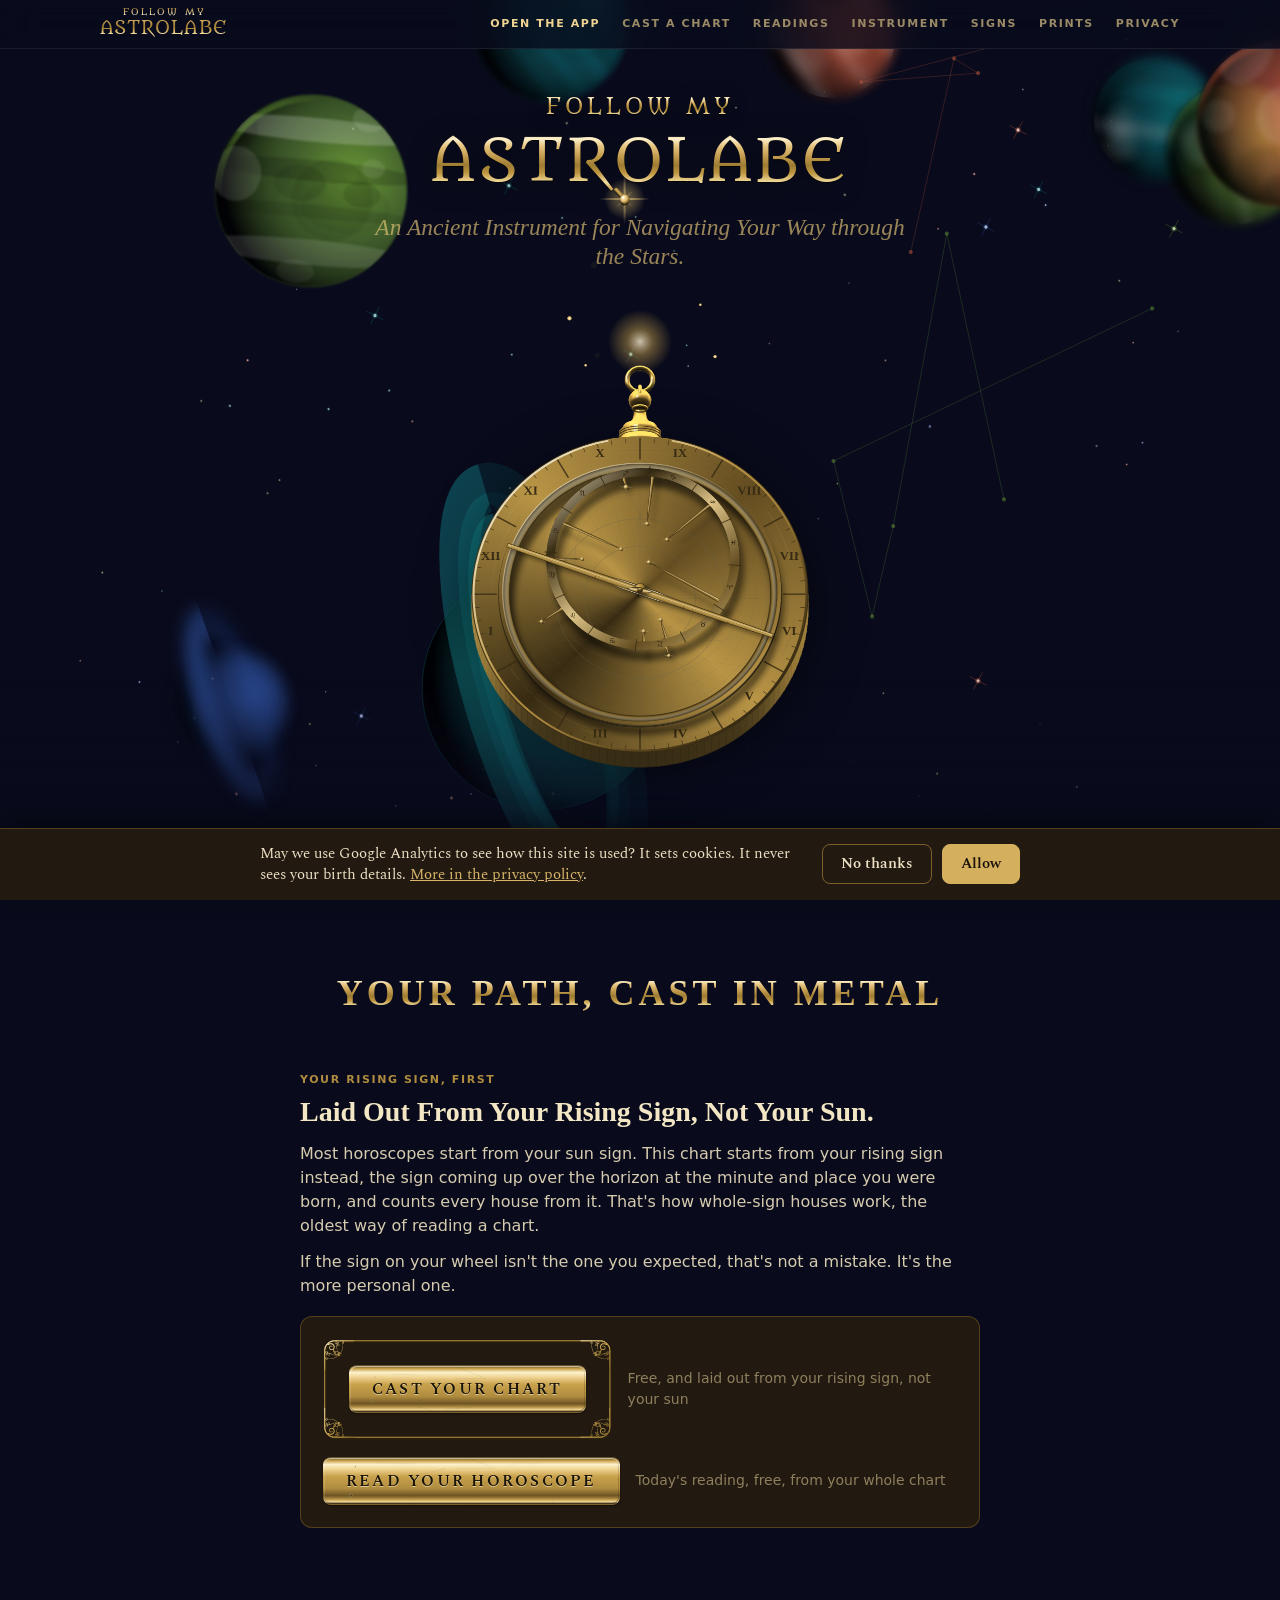
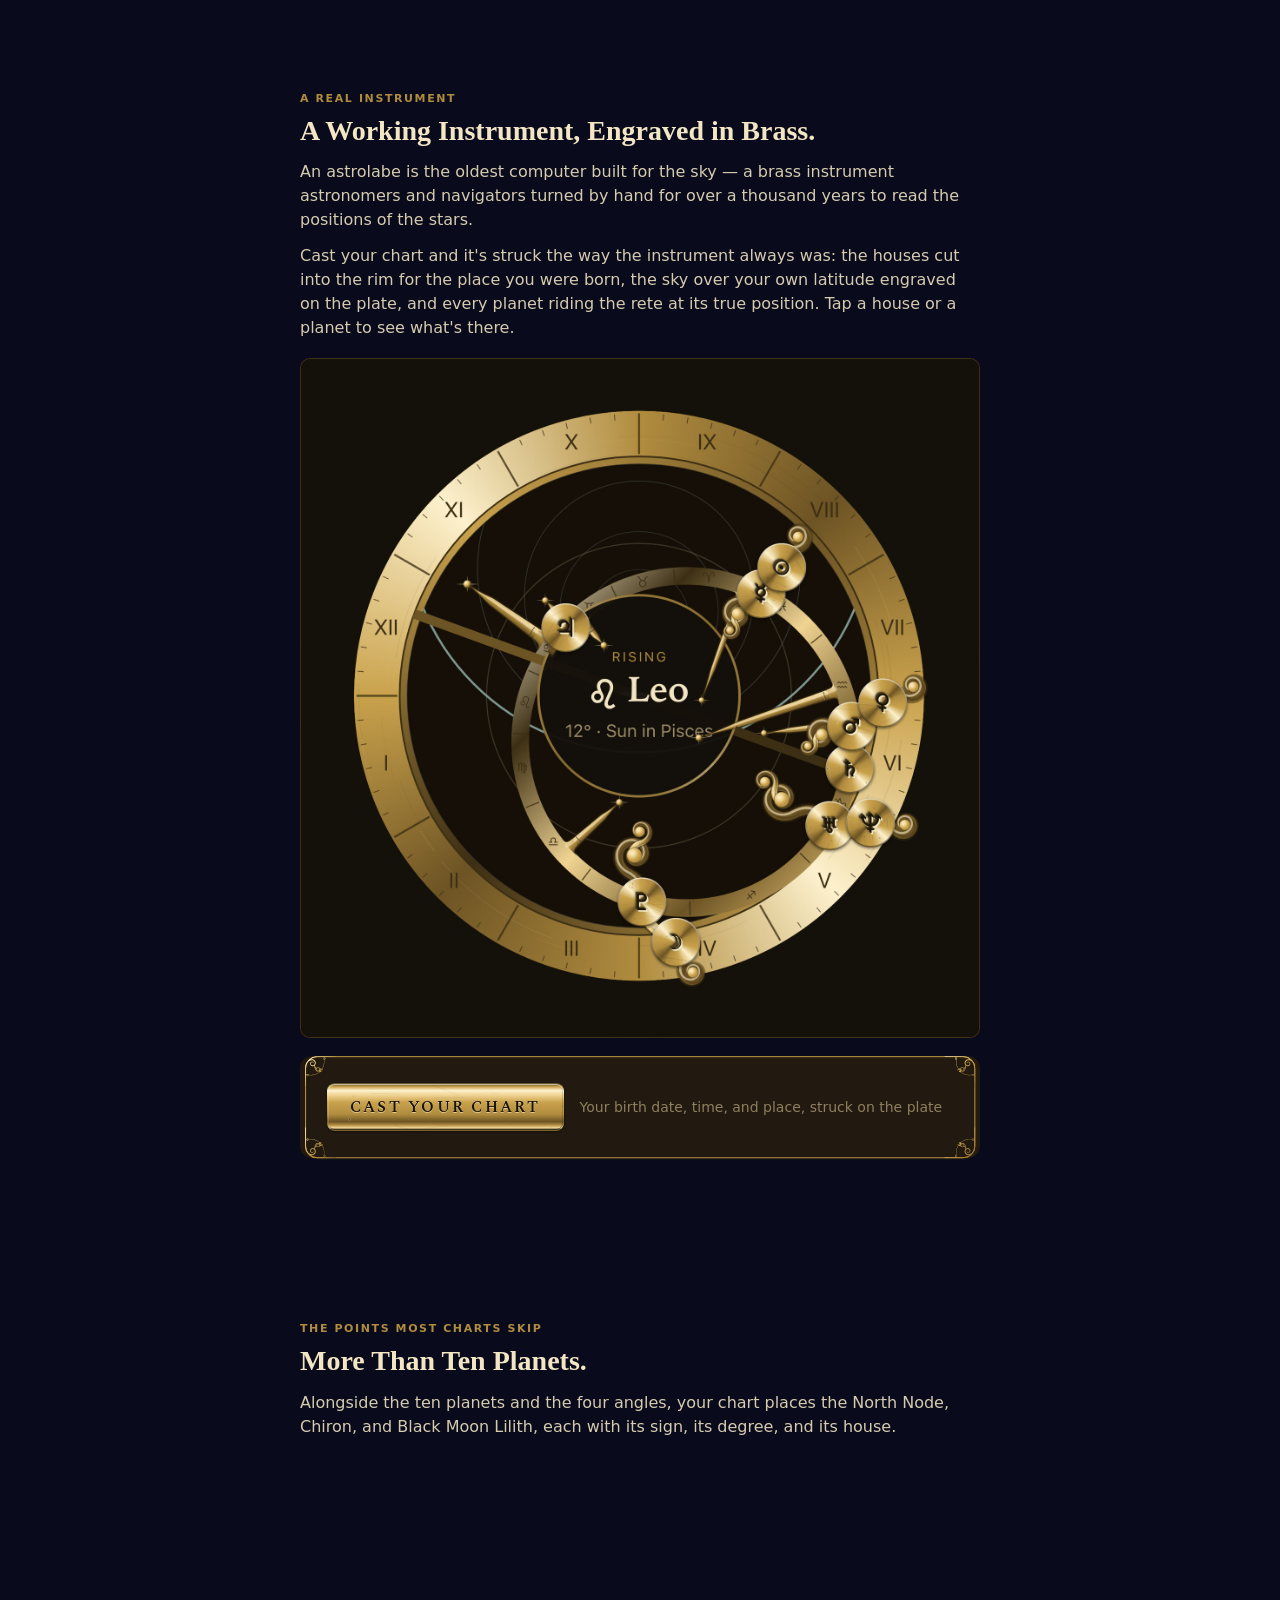
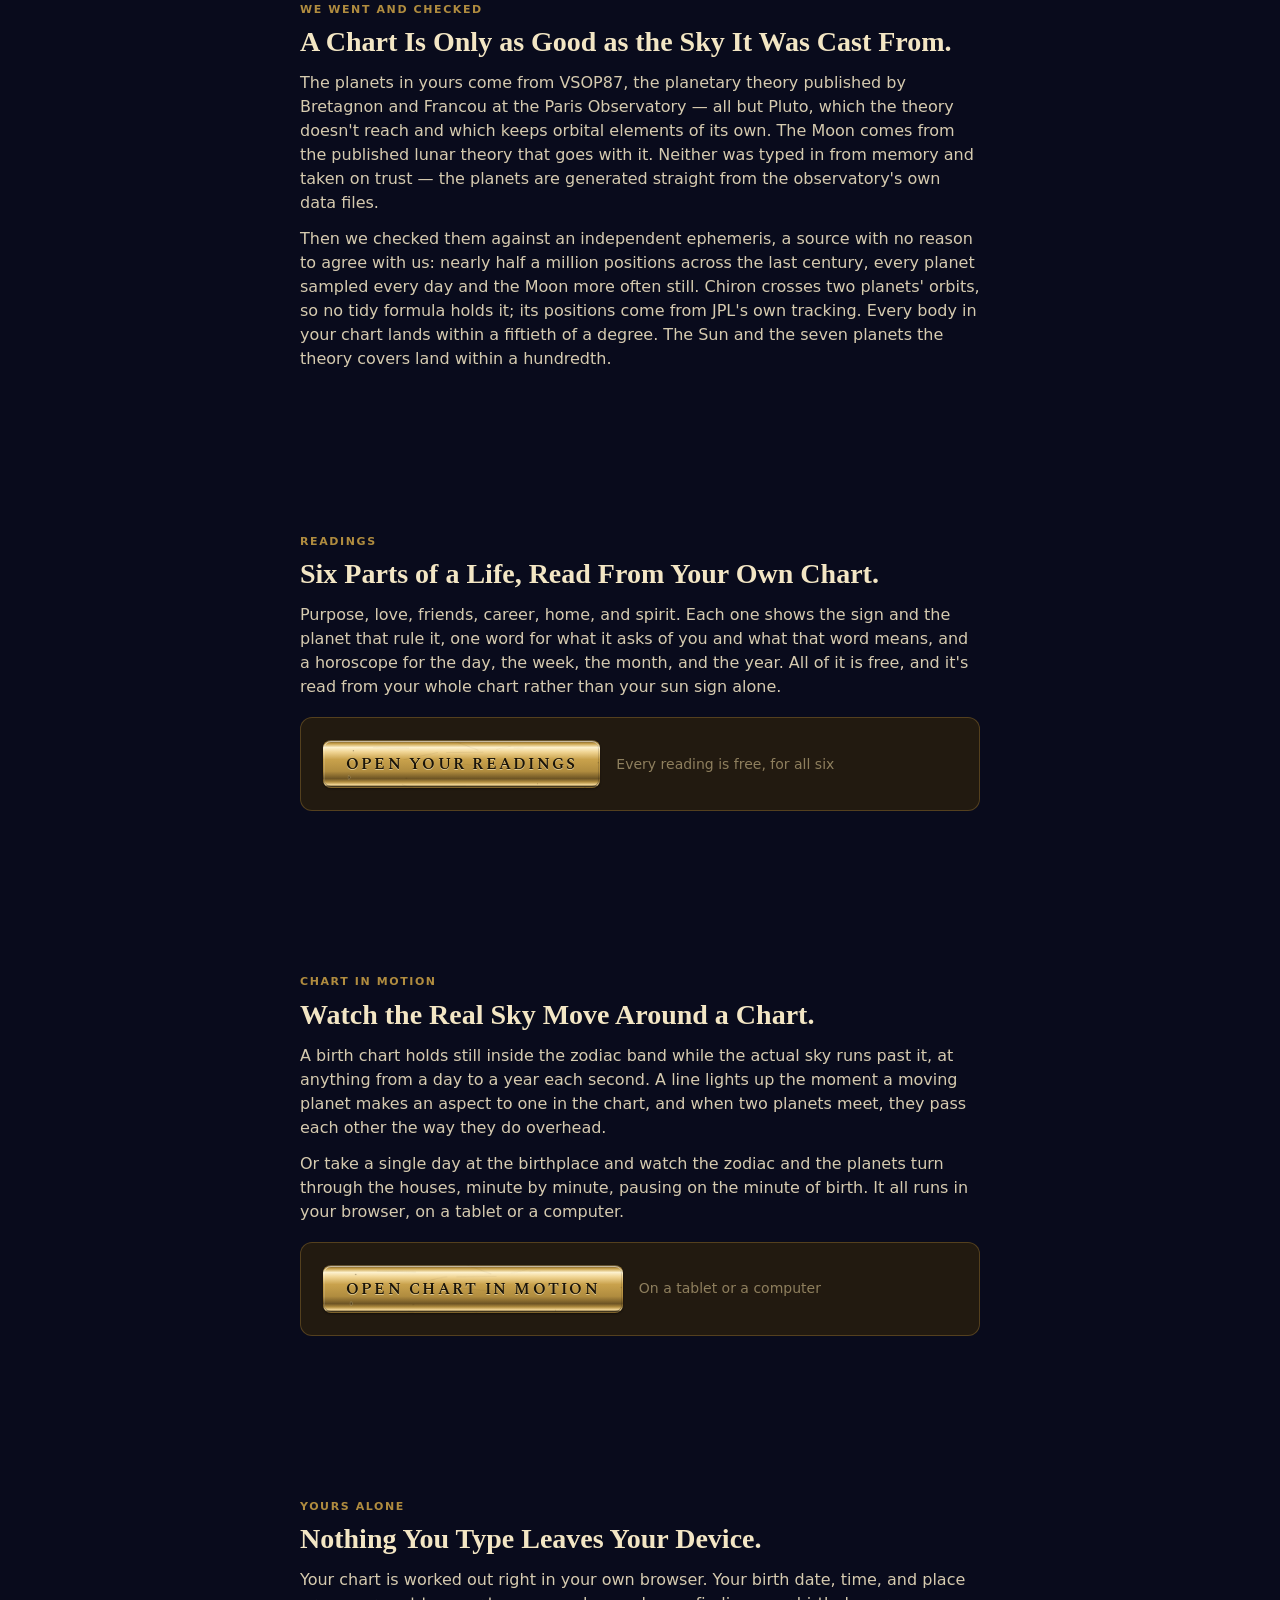
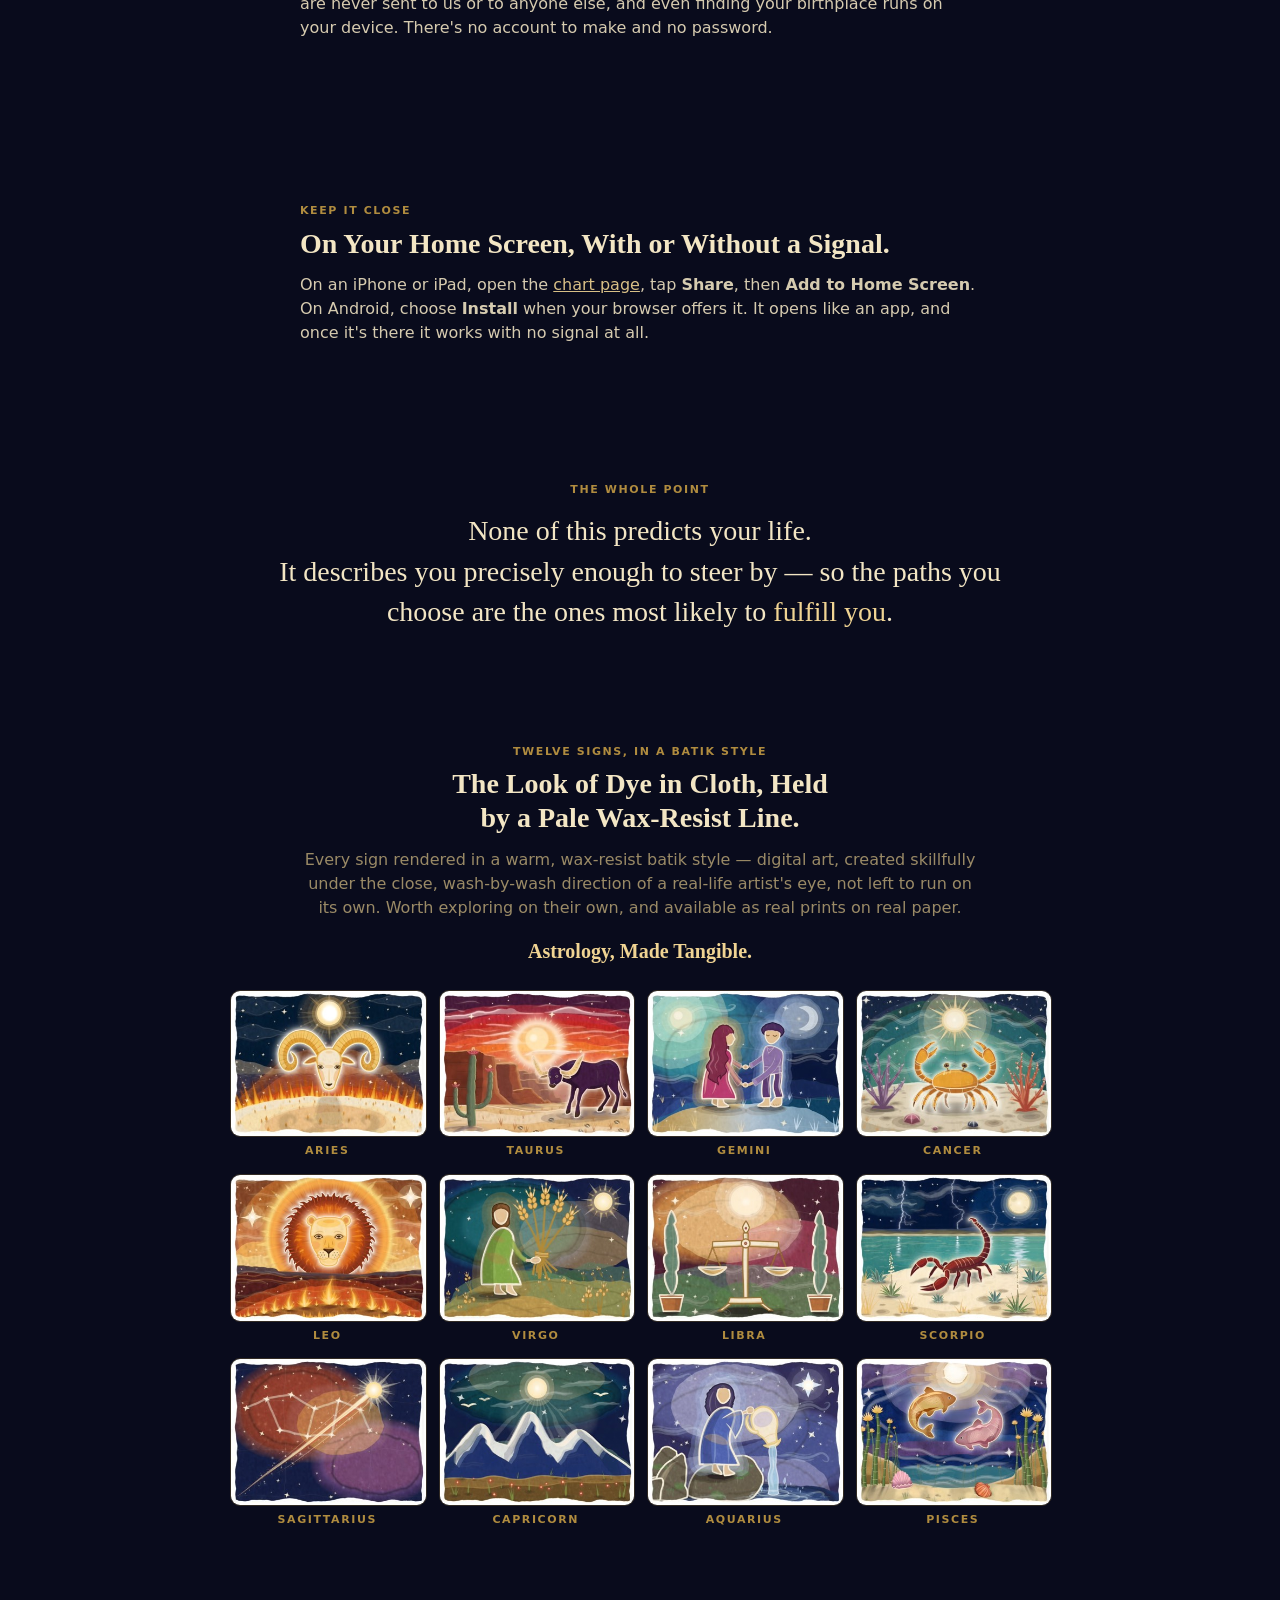
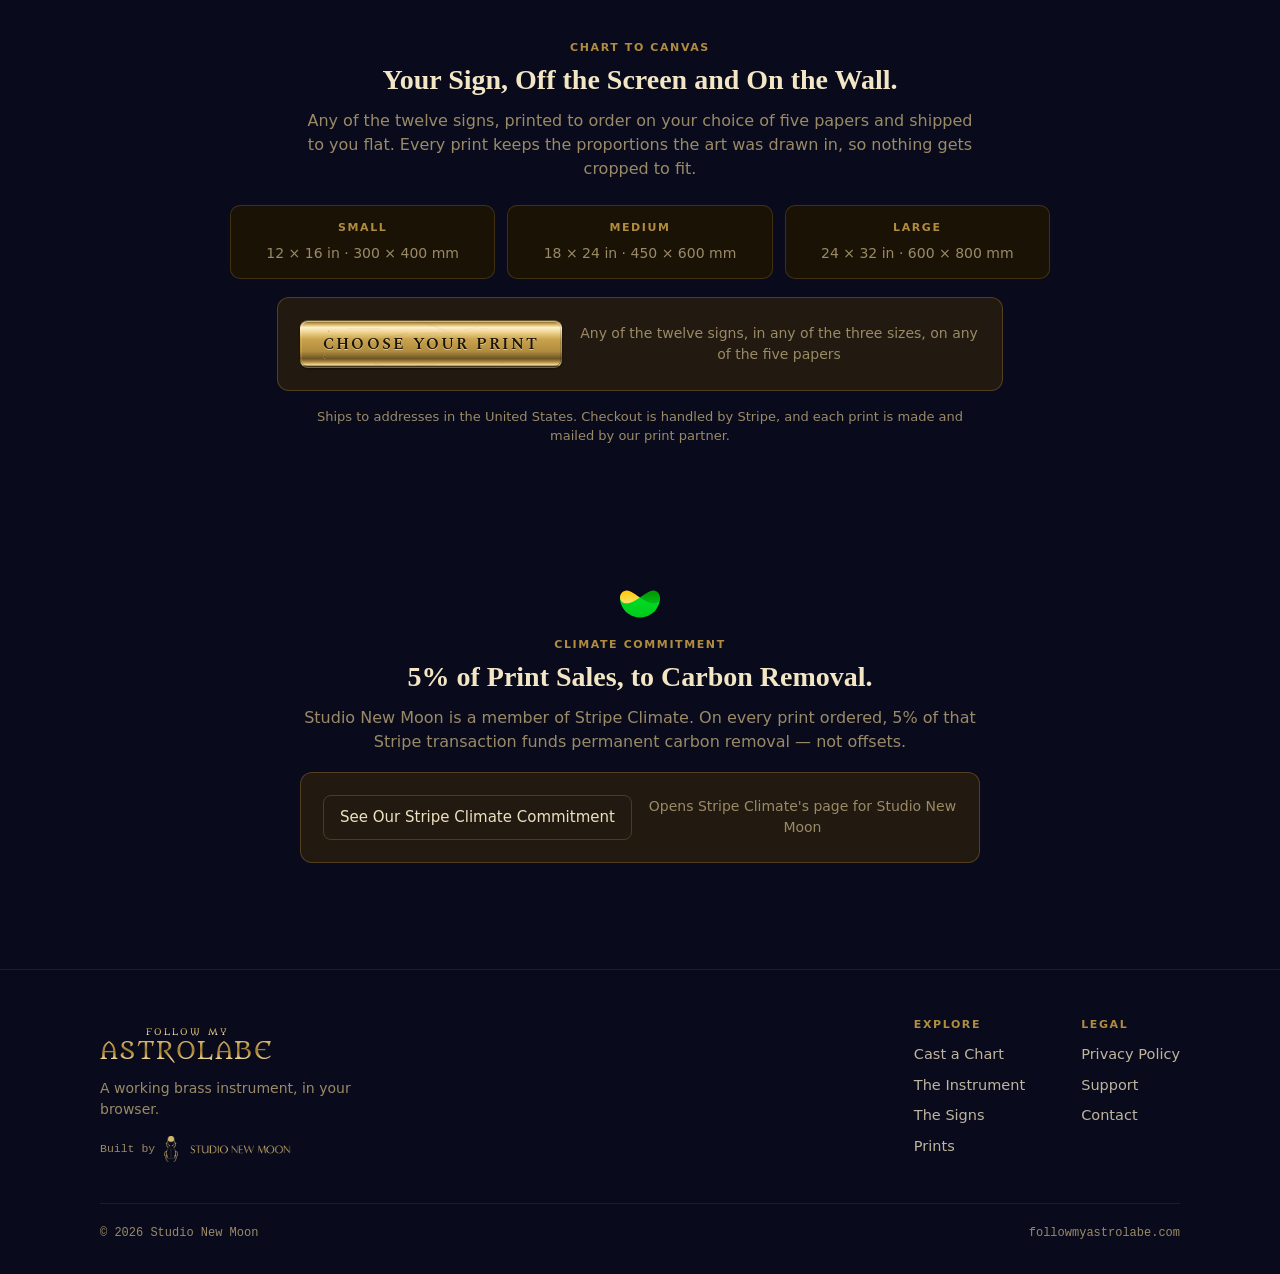
==== commit 9a185fa0: "Google Analytics, only after a visitor taps Allow Each tagged page's head sets up dataLayer; /assets" ====
--- a/index.html
+++ b/index.html
@@ -1,6 +1,14 @@
 <!doctype html>
 <html lang="en">
 <head>
+<!-- Google tag (GTM-N5783V5G, GA4 G-XFTRT9BN03). /assets/consent.js loads gtm.js only
+     after the visitor taps Allow. Kept off pages whose URLs carry a private code. -->
+<script>
+  window.dataLayer = window.dataLayer || [];
+  function gtag(){dataLayer.push(arguments);}
+  gtag('js', new Date());
+</script>
+<script src="/assets/consent.js" defer></script>
 <meta charset="utf-8">
 <meta name="viewport" content="width=device-width, initial-scale=1, viewport-fit=cover">
 <title>Follow My Astrolabe — Birth Charts and Horoscopes, Rising Sign First</title>
--- a/assets/app.css
+++ b/assets/app.css
@@ -331,3 +331,18 @@
 }
 .page footer a{ color: var(--brass); }
 .page footer p{ margin-top: 6px; }
+
+/* ---------- product preview ----------
+ * assets/product-mockup.js: Gelato's own photo of the blank product, with the
+ * art laid where Gelato places it. Used by /prints/ and /account/. The art is
+ * multiplied into light products so the fabric or glaze shows through, and
+ * drawn plainly on black, where multiplying would bury it.
+ */
+.mockup{ position: relative; overflow: hidden; border-radius: 11px; background: #f2f1ee;
+         border: 1px solid rgba(176,140,63,0.22); }
+.mockup .mock-photo{ display: block; width: 100%; height: auto; max-height: 70vh; object-fit: contain; }
+.mockup .mock-art{ position: absolute; left: 0; top: 0; transform-origin: 0 0; pointer-events: none; }
+.mockup .mock-art img{ width: 100%; height: 100%; object-fit: contain; display: block; mix-blend-mode: multiply; }
+.mockup.on-dark .mock-art img{ mix-blend-mode: normal; }
+/* The mugs and canvas: the art warped along a measured grid (product-mockup.js). */
+.mockup .mock-warp{ position: absolute; left: 0; top: 0; pointer-events: none; mix-blend-mode: multiply; }
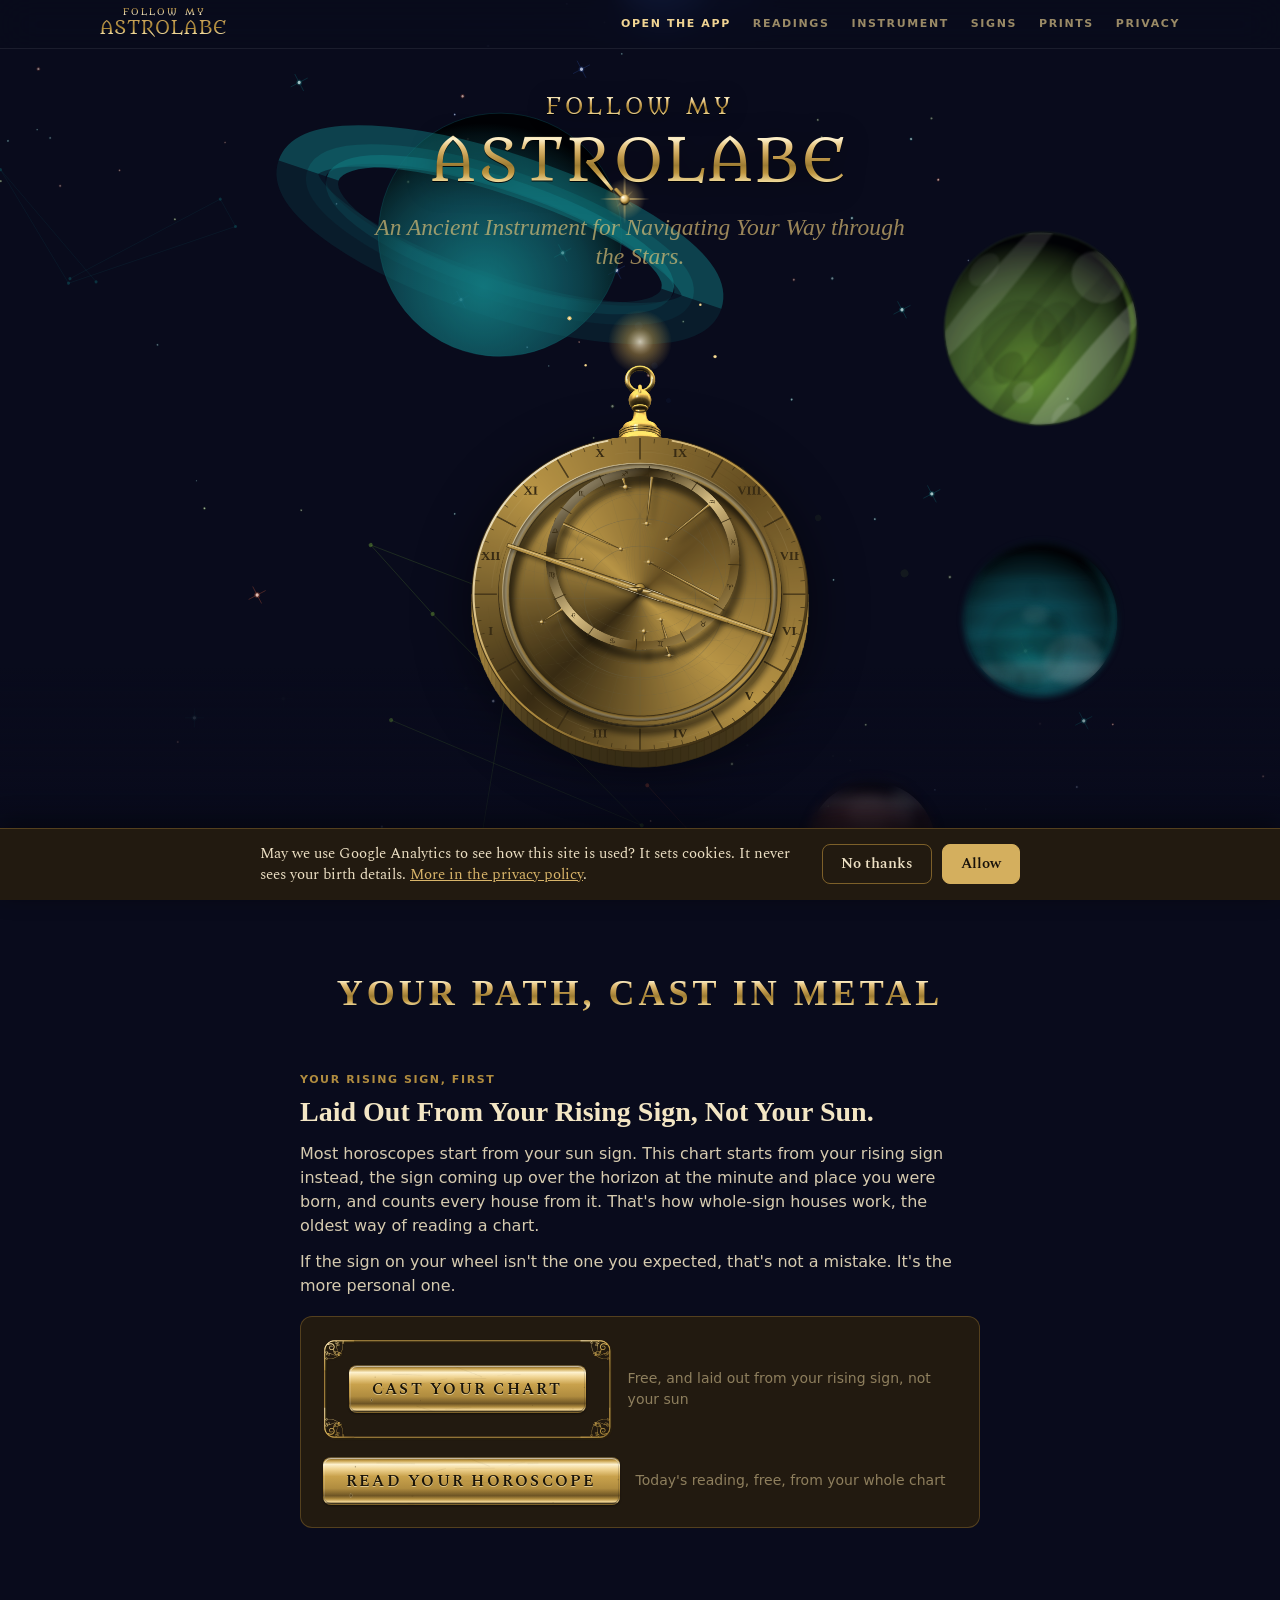
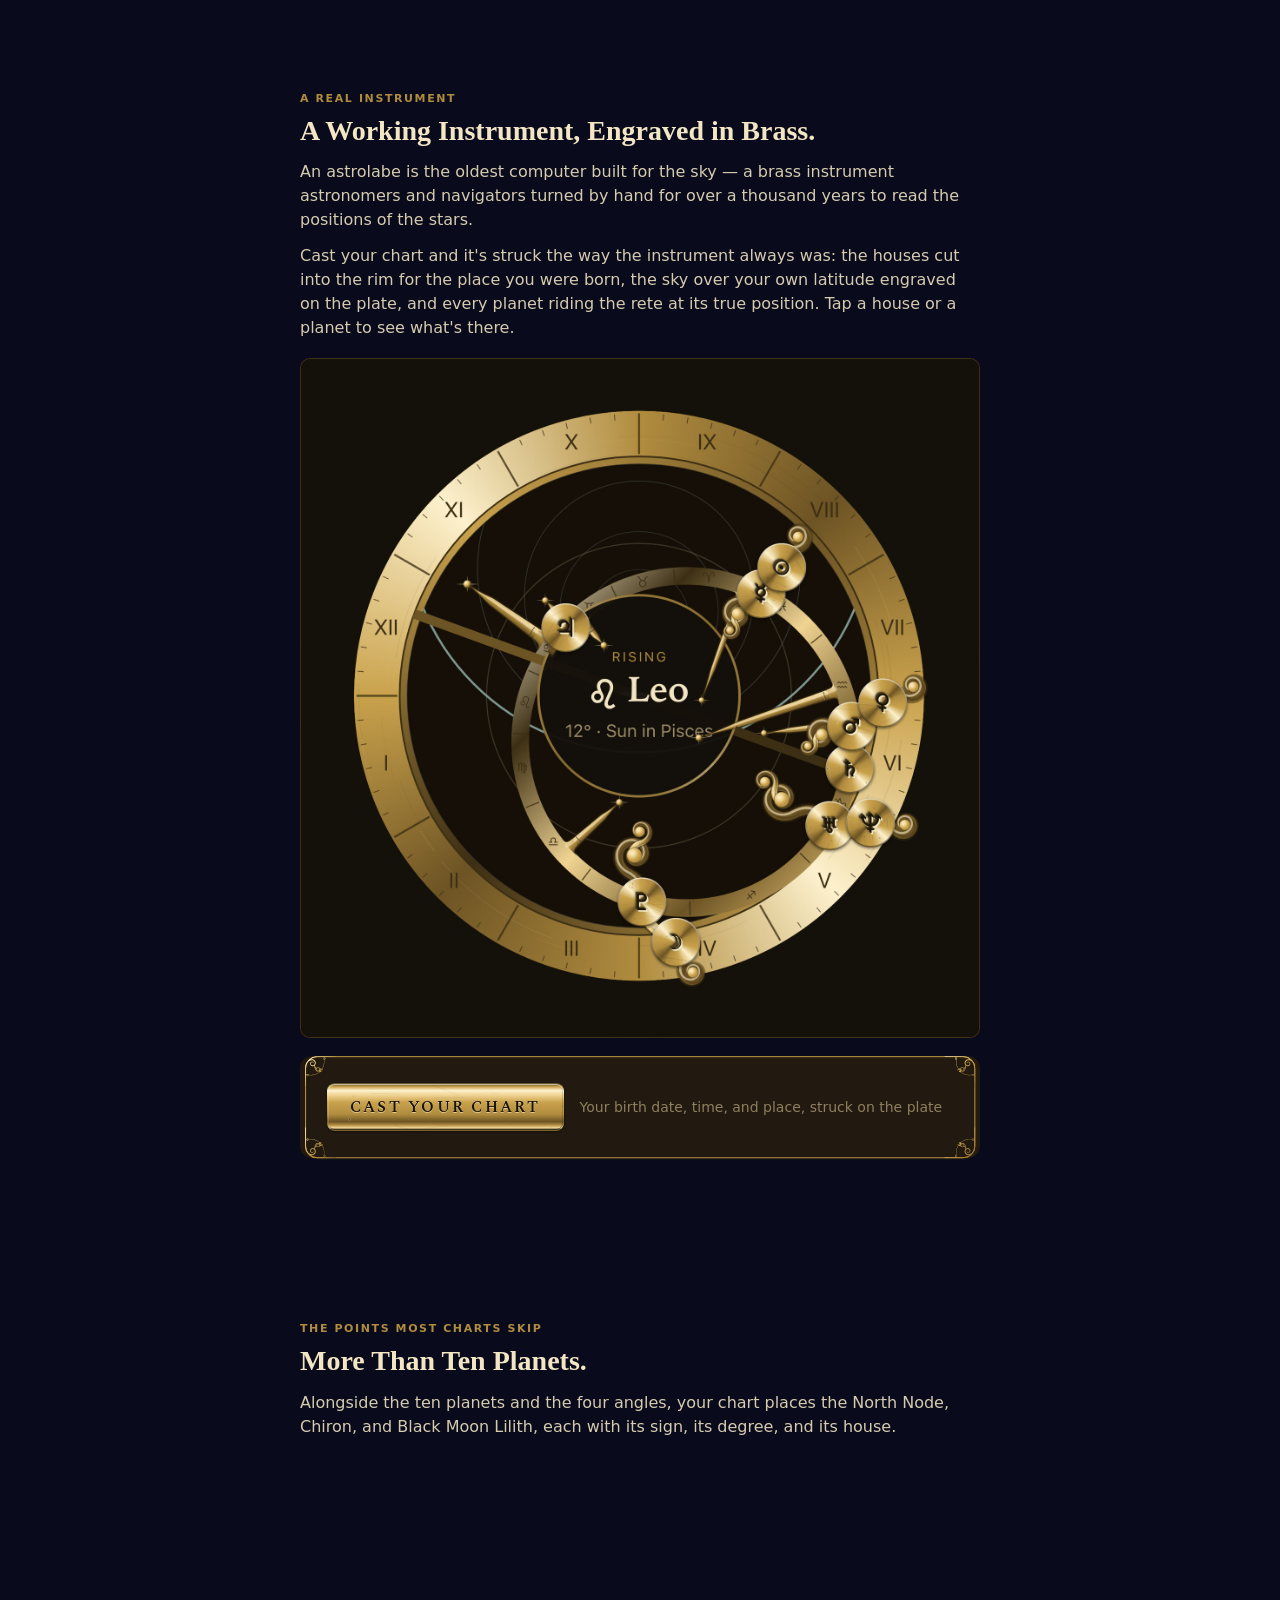
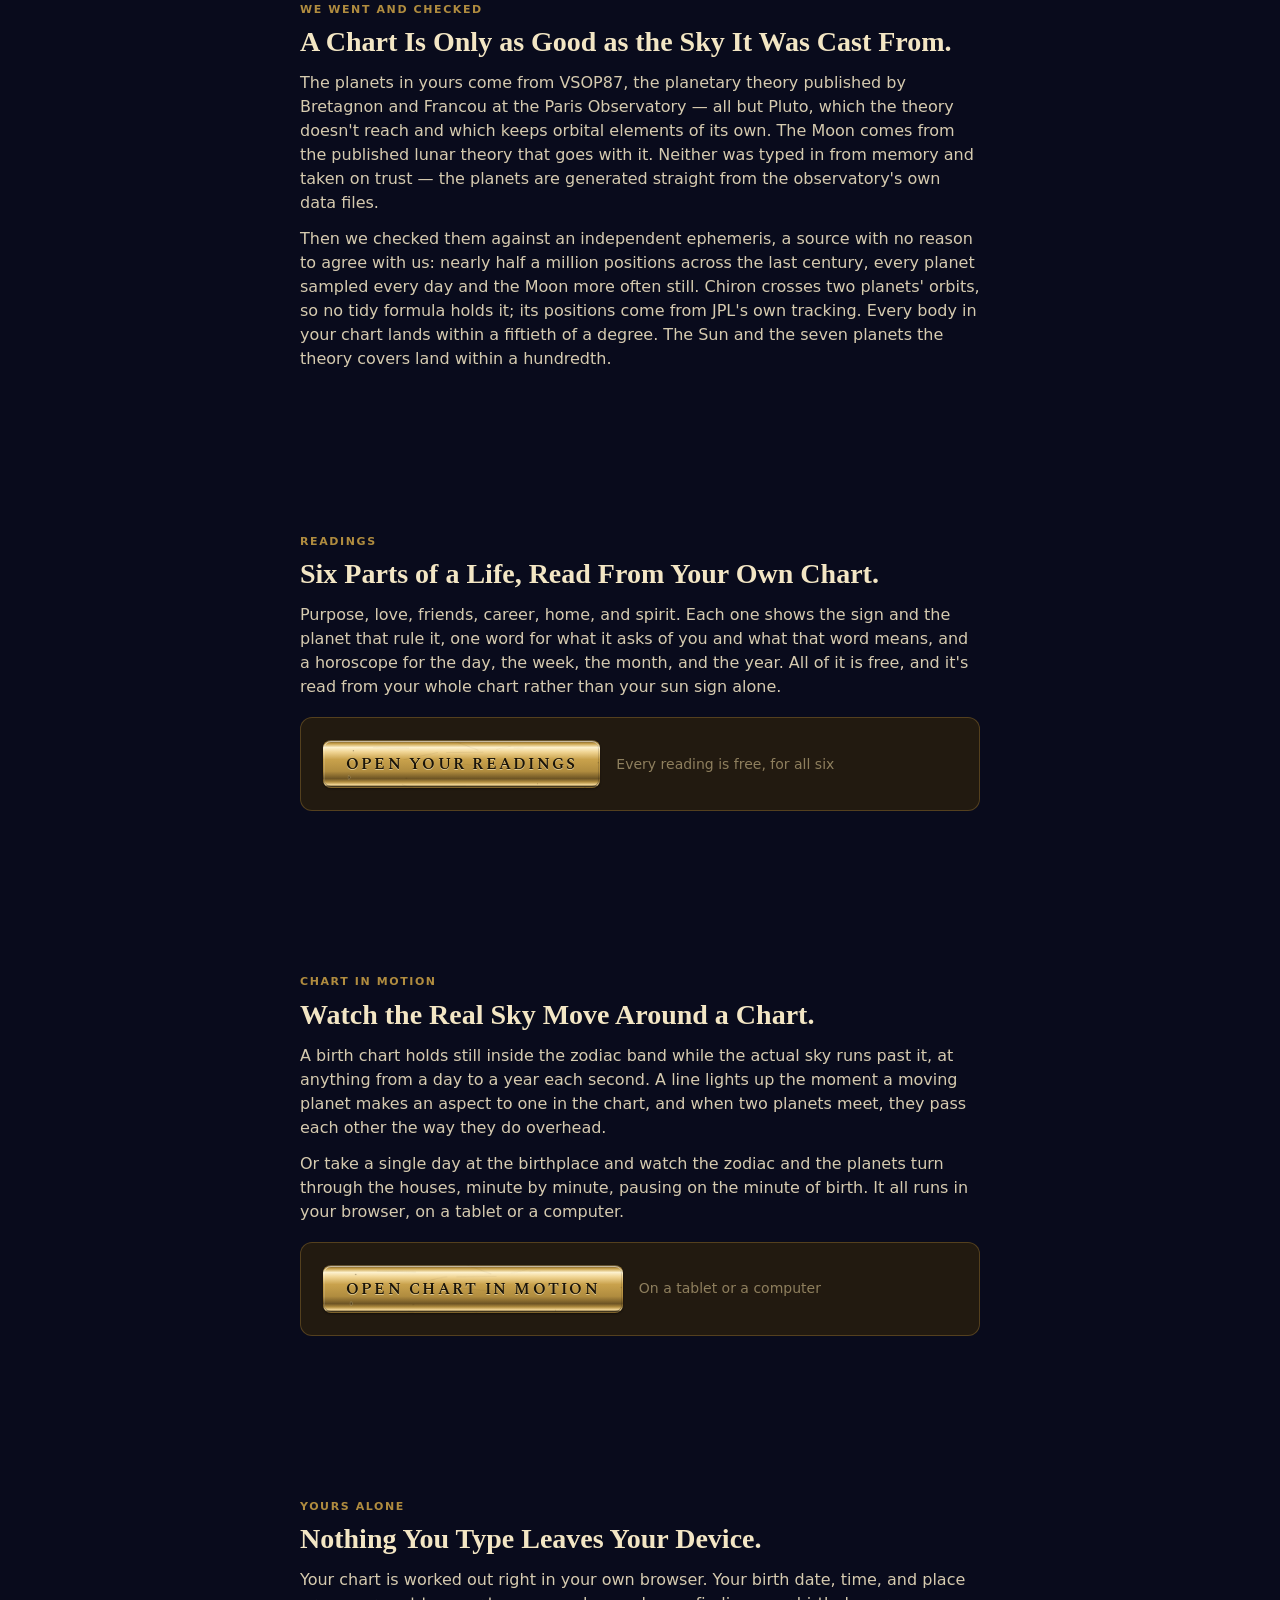
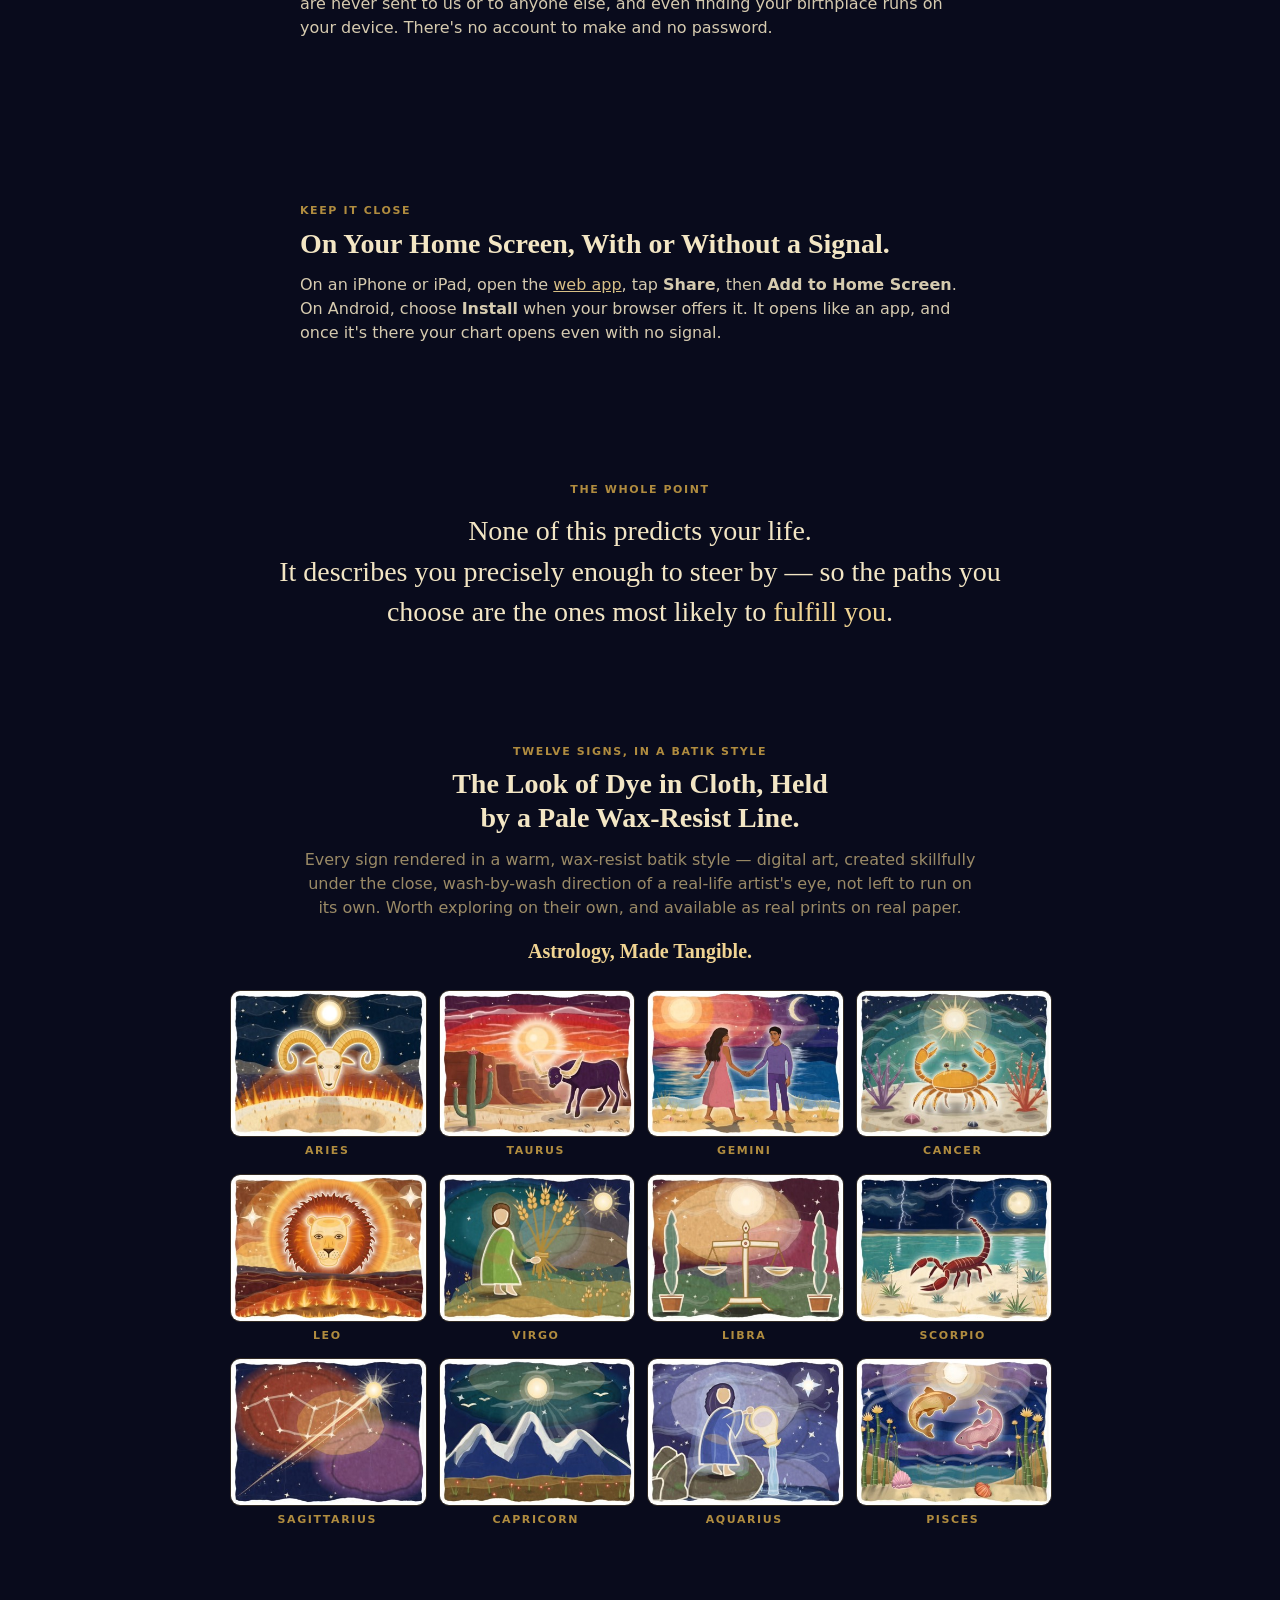
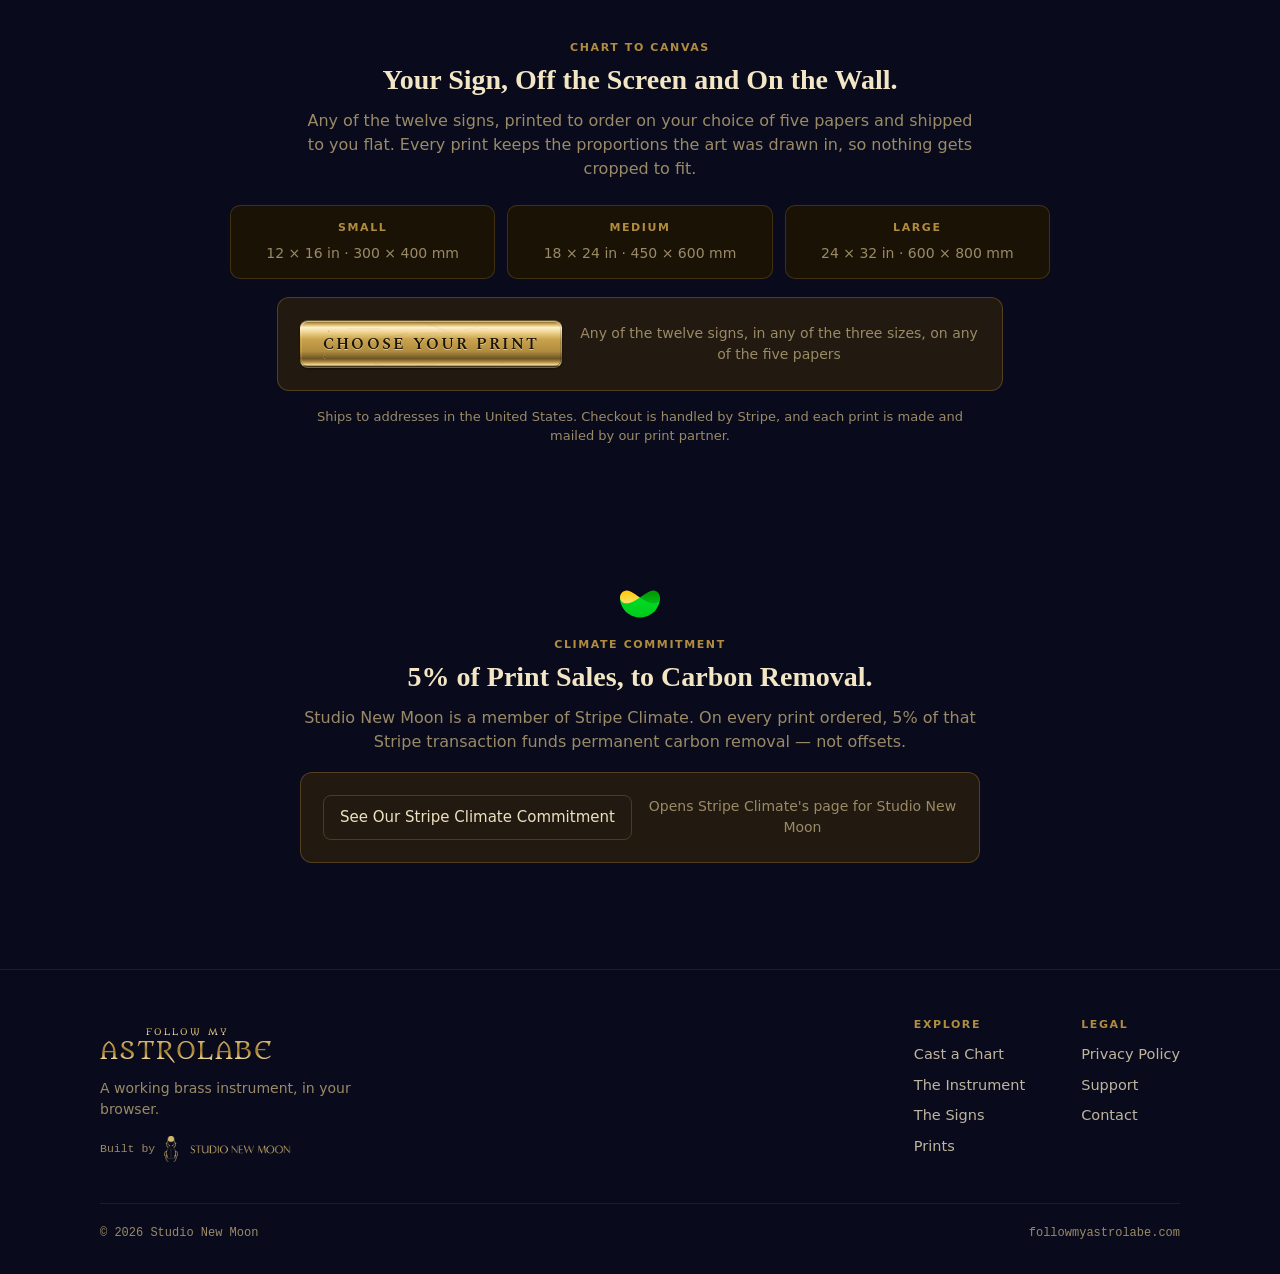
==== commit a465d640: "Cast a Chart merges into the web app /chart/ had grown into a second copy of the web app's chart, an" ====
--- a/index.html
+++ b/index.html
@@ -274,7 +274,6 @@
     <a class="nav-name" href="#top" aria-label="Follow My Astrolabe, back to the top"><span class="small">FOLLOW MY</span>ASTROLABE</a>
     <nav class="nav-links" aria-label="Sections">
       <a class="nav-app" href="/app/">Open the App</a>
-      <a href="/chart/">Cast a Chart</a>
       <a href="#readings">Readings</a>
       <a class="nav-minor" href="#instrument">Instrument</a>
       <a href="#signs">Signs</a>
@@ -319,7 +318,7 @@
       <p>Most horoscopes start from your sun sign. This chart starts from your rising sign instead, the sign coming up over the horizon at the minute and place you were born, and counts every house from it. That's how whole-sign houses work, the oldest way of reading a chart.</p>
       <p>If the sign on your wheel isn't the one you expected, that's not a mistake. It's the more personal one.</p>
       <div class="plate actions">
-        <div class="action"><span class="framed-button" style="position:relative;display:inline-flex;max-width:100%"><a class="metal-button" href="/chart/">Cast Your Chart</a><svg class="filigree" aria-hidden="true" style="position:absolute;inset:-6px;width:calc(100% + 12px);height:calc(100% + 12px);pointer-events:none;overflow:visible" data-radius="10" data-mode="button" data-metal="brass"></svg></span><p class="note">Free, and laid out from your rising sign, not your sun</p></div>
+        <div class="action"><span class="framed-button" style="position:relative;display:inline-flex;max-width:100%"><a class="metal-button" href="/app/">Cast Your Chart</a><svg class="filigree" aria-hidden="true" style="position:absolute;inset:-6px;width:calc(100% + 12px);height:calc(100% + 12px);pointer-events:none;overflow:visible" data-radius="10" data-mode="button" data-metal="brass"></svg></span><p class="note">Free, and laid out from your rising sign, not your sun</p></div>
         <div class="action"><a class="metal-button" href="/app/">Read Your Horoscope</a><p class="note">Today's reading, free, from your whole chart</p></div>
       </div>
     </div>
@@ -335,7 +334,7 @@
       <p>Cast your chart and it's struck the way the instrument always was: the houses cut into the rim for the place you were born, the sky over your own latitude engraved on the plate, and every planet riding the rete at its true position. Tap a house or a planet to see what's there.</p>
       <div class="shot"><img src="assets/screenshots/web-instrument.jpg" alt="A birth chart drawn as a brass astrolabe, with Leo rising, the planets as brass studs on the rete, and the twelve houses numbered around the rim" width="780" height="780" loading="lazy"></div>
       <div class="plate actions framed-plate" style="position:relative;border-color:transparent">
-        <div class="action"><a class="metal-button" href="/chart/">Cast Your Chart</a><p class="note">Your birth date, time, and place, struck on the plate</p></div>
+        <div class="action"><a class="metal-button" href="/app/">Cast Your Chart</a><p class="note">Your birth date, time, and place, struck on the plate</p></div>
         <svg class="filigree" aria-hidden="true" style="position:absolute;inset:-6px;width:calc(100% + 12px);height:calc(100% + 12px);pointer-events:none;overflow:visible" data-radius="12" data-mode="button" data-metal="brass" data-edge="flush"></svg>
       </div>
     </div>
@@ -405,7 +404,7 @@
     <div class="feature card">
       <span class="plate-label">Keep It Close</span>
       <h2 id="home-title">On Your Home Screen, With or Without a Signal.</h2>
-      <p>On an iPhone or iPad, open the <a href="/chart/">chart page</a>, tap <strong>Share</strong>, then <strong>Add to Home Screen</strong>. On Android, choose <strong>Install</strong> when your browser offers it. It opens like an app, and once it's there it works with no signal at all.</p>
+      <p>On an iPhone or iPad, open the <a href="/app/">web app</a>, tap <strong>Share</strong>, then <strong>Add to Home Screen</strong>. On Android, choose <strong>Install</strong> when your browser offers it. It opens like an app, and once it's there your chart opens even with no signal.</p>
     </div>
   </div>
 </section>
@@ -505,7 +504,7 @@
       <div class="footer-links">
         <div class="footer-col">
           <h3 class="plate-label">Explore</h3>
-          <a href="/chart/">Cast a Chart</a>
+          <a href="/app/">Cast a Chart</a>
           <a href="#instrument">The Instrument</a>
           <a href="#signs">The Signs</a>
           <a href="#prints">Prints</a>
--- a/assets/home/welcome.css
+++ b/assets/home/welcome.css
@@ -115,3 +115,4 @@
 }
 .welcome .enter:active{ filter:brightness(.93); }
 .welcome .enter:focus-visible{ outline:2px solid #E8C87A; outline-offset:3px; }
+.welcome .enter[data-quiet-focus]:focus-visible{ outline:none; }
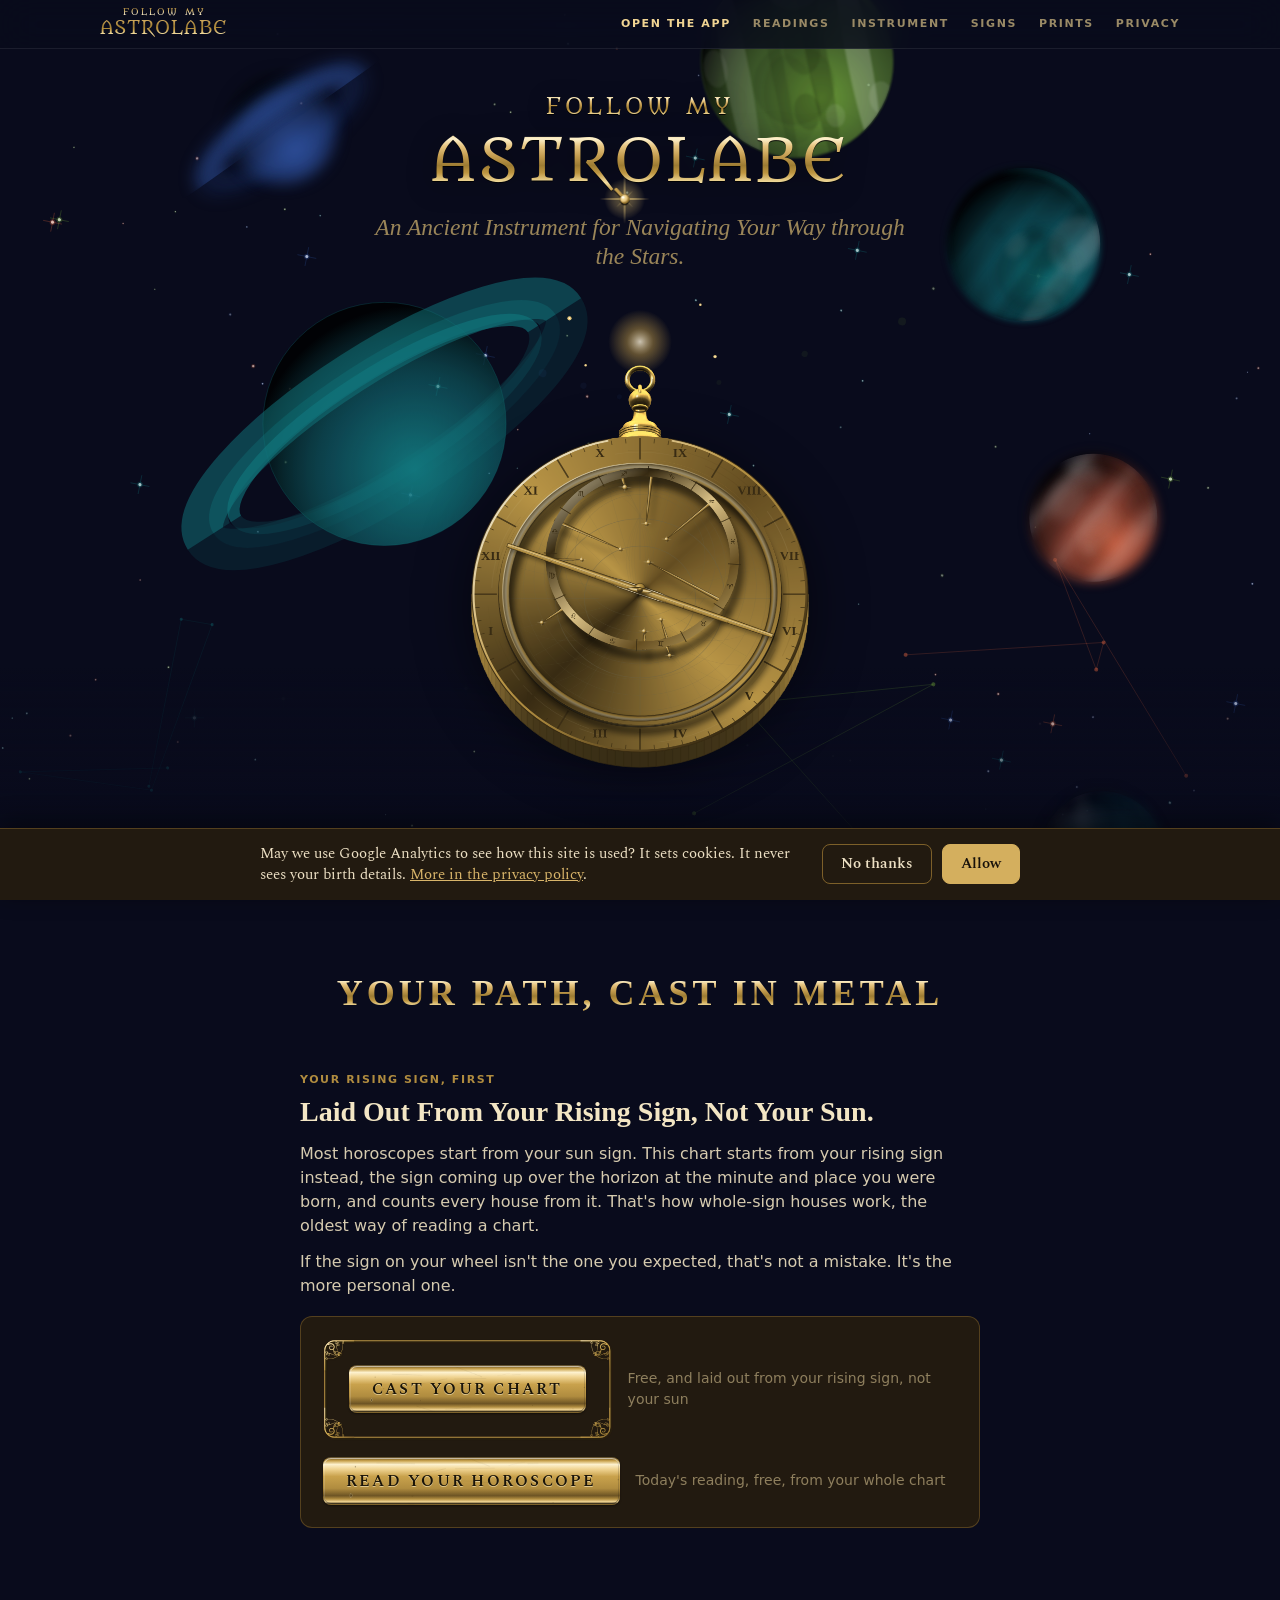
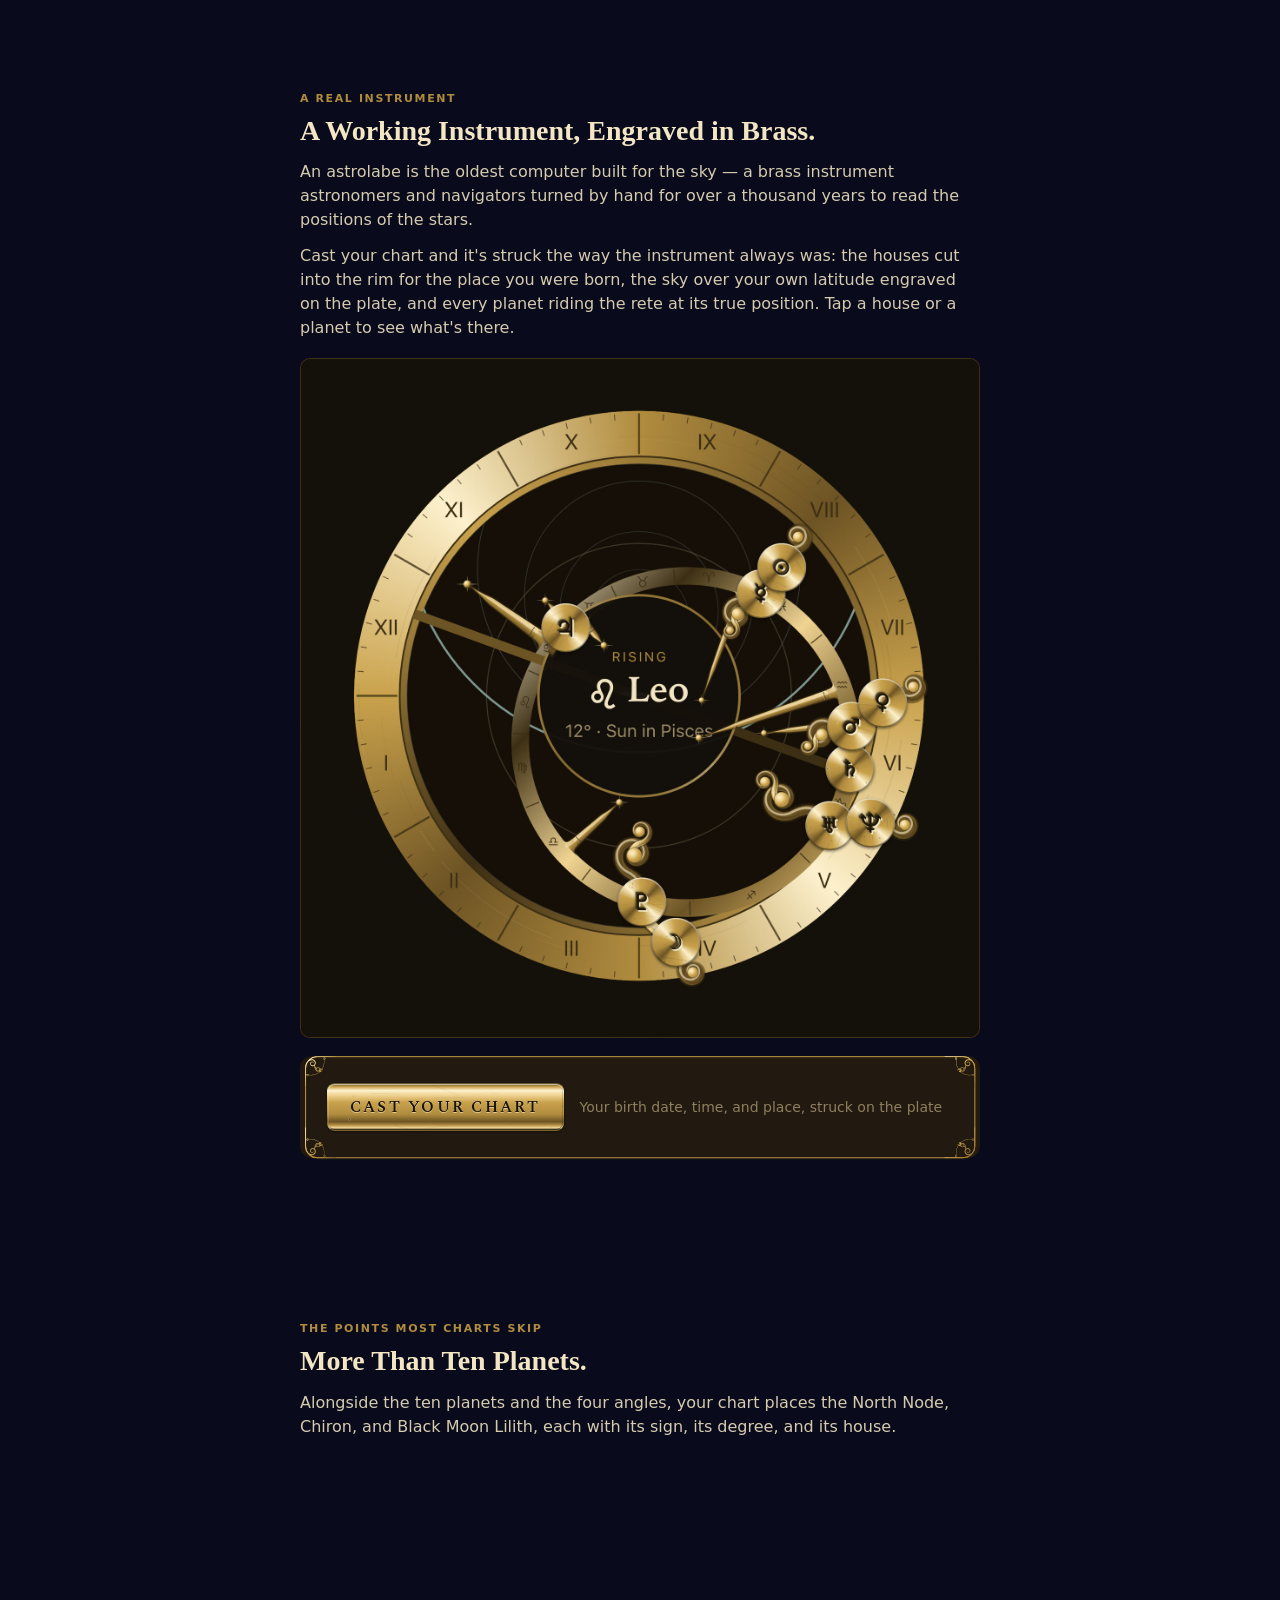
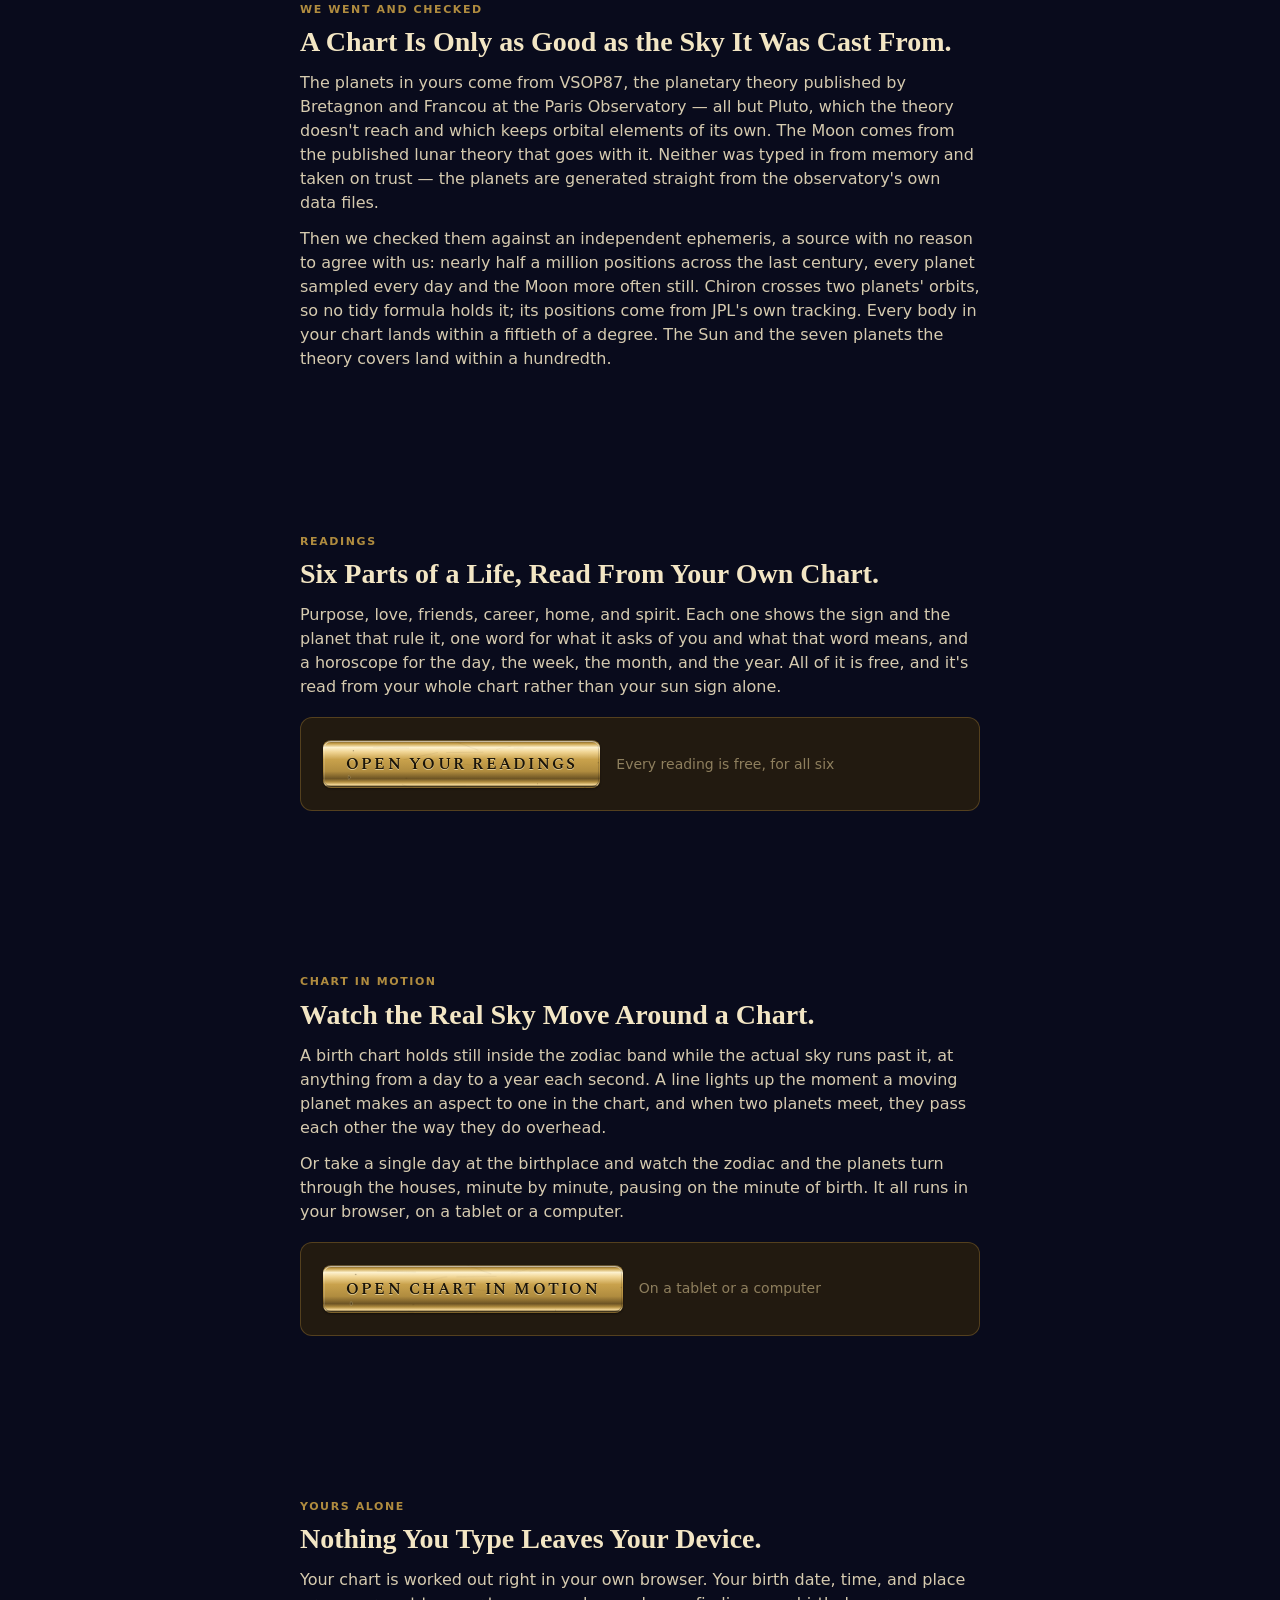
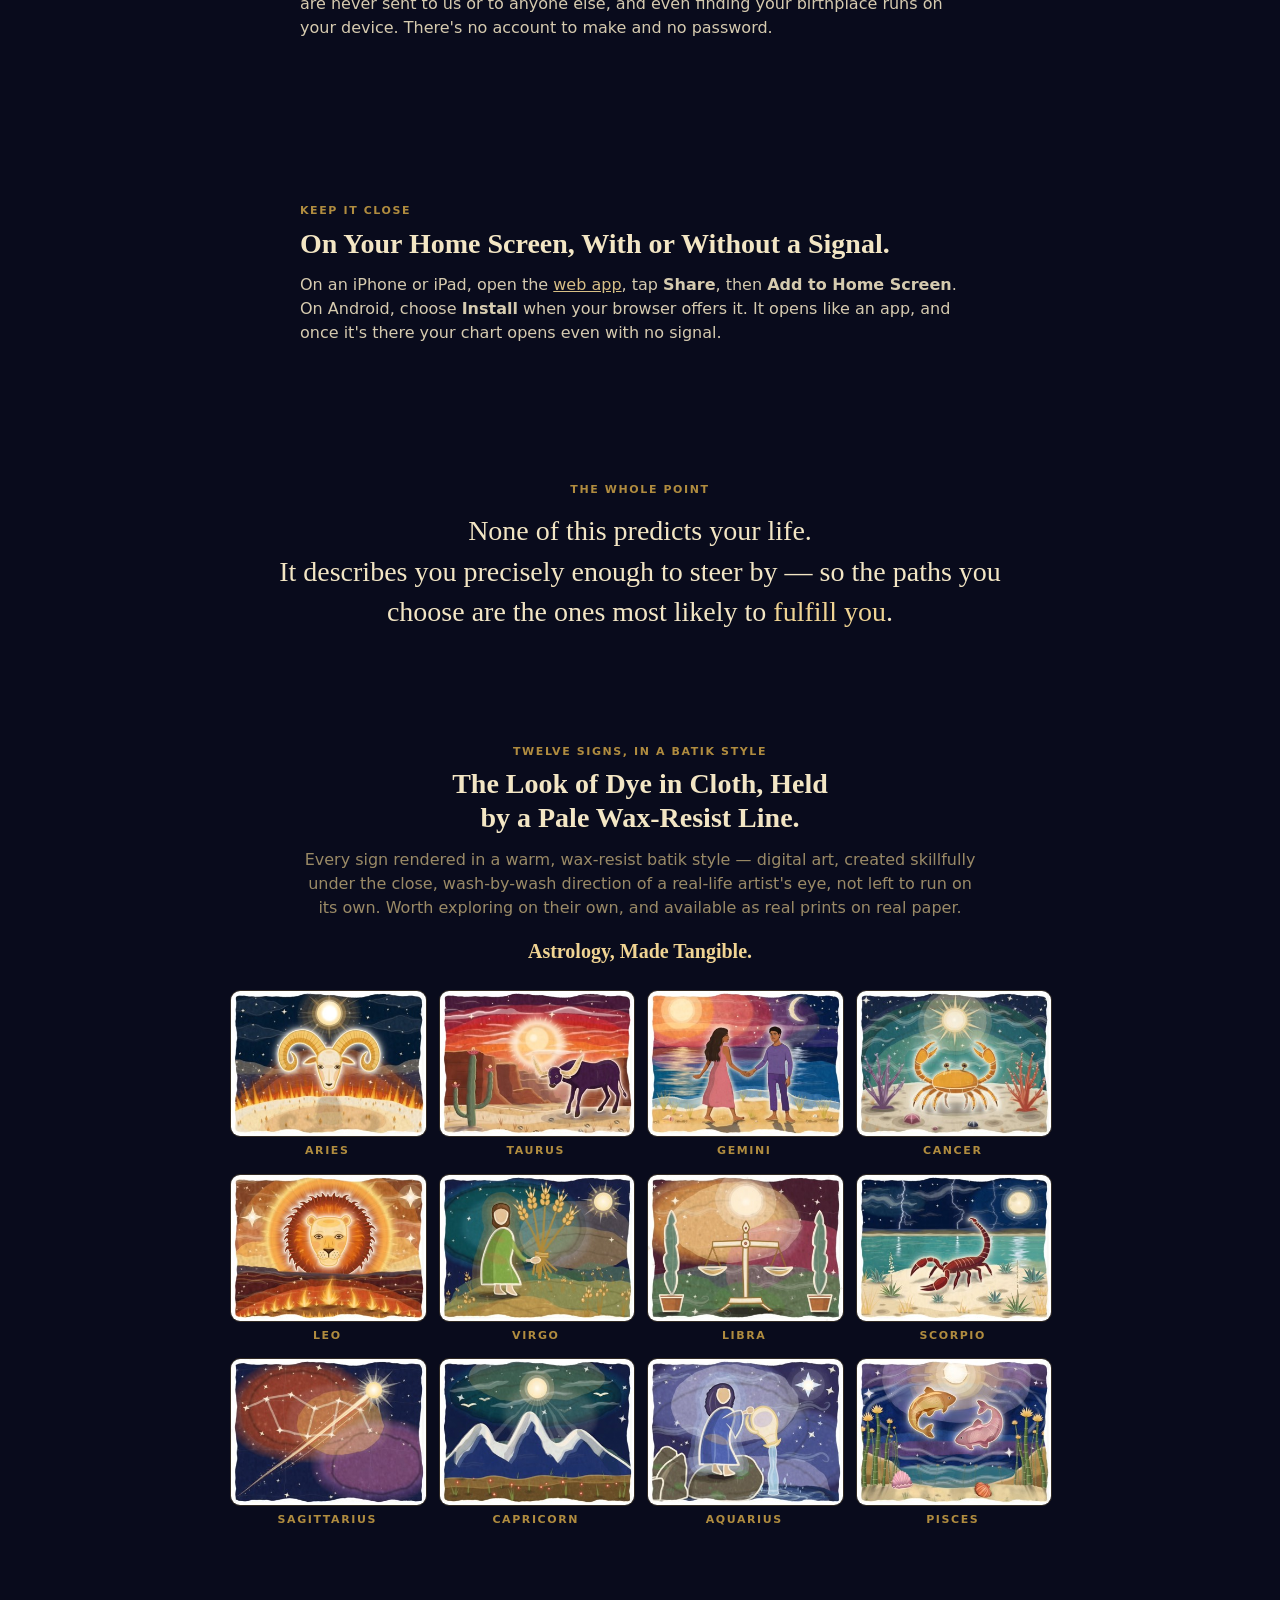
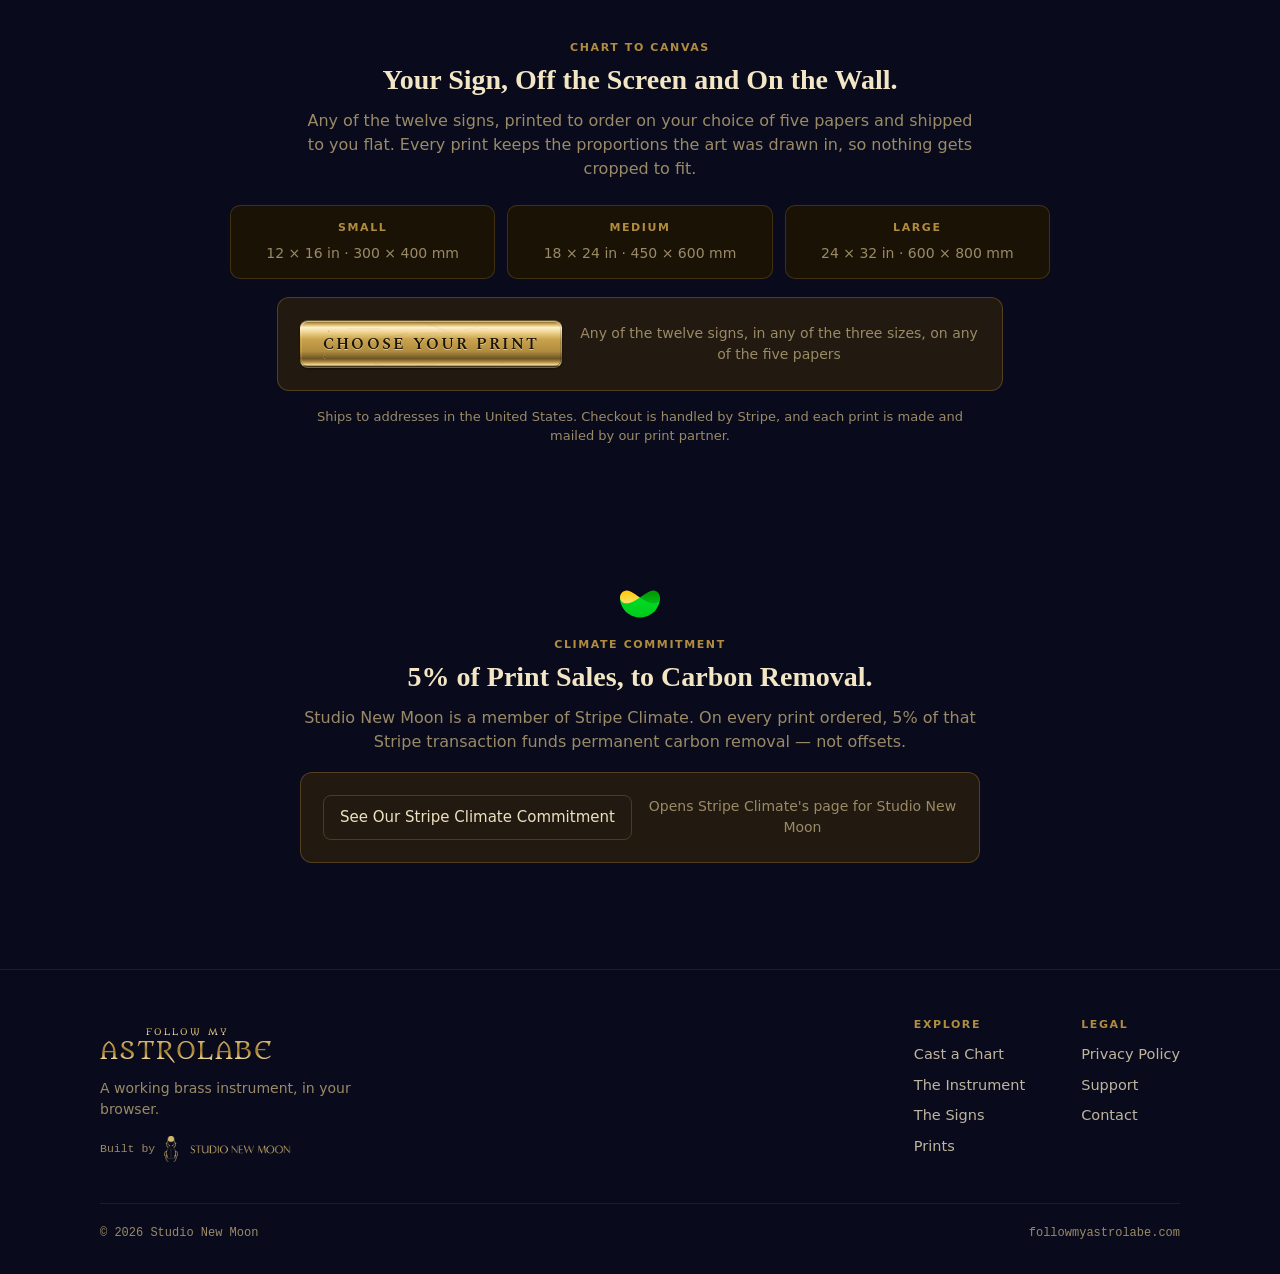
==== commit 1d214852: "Google Search Console can verify the site The homepage carries Search Console's verification tag, so" ====
--- a/index.html
+++ b/index.html
@@ -13,6 +13,10 @@
 <meta name="viewport" content="width=device-width, initial-scale=1, viewport-fit=cover">
 <title>Follow My Astrolabe — Birth Charts and Horoscopes, Rising Sign First</title>
 <meta name="description" content="Cast your birth chart free on a working astrolabe, read daily, weekly, monthly, and yearly horoscopes from your whole chart, and order zodiac prints.">
+<!-- Proves to Google Search Console that Morgan owns this site (URL-prefix
+     property https://www.followmyastrolabe.com/, added 2026-11-12). Search
+     Console re-checks it, so removing it loses the property. -->
+<meta name="google-site-verification" content="5GwdkGR-Yzpl1oByLj5gzYig3HeZykQTGg4l5JMn5-0" />
 <!-- What a shared link shows: iMessage, Slack, Facebook, and the rest read these. -->
 <meta property="og:type" content="website">
 <meta property="og:site_name" content="Follow My Astrolabe">
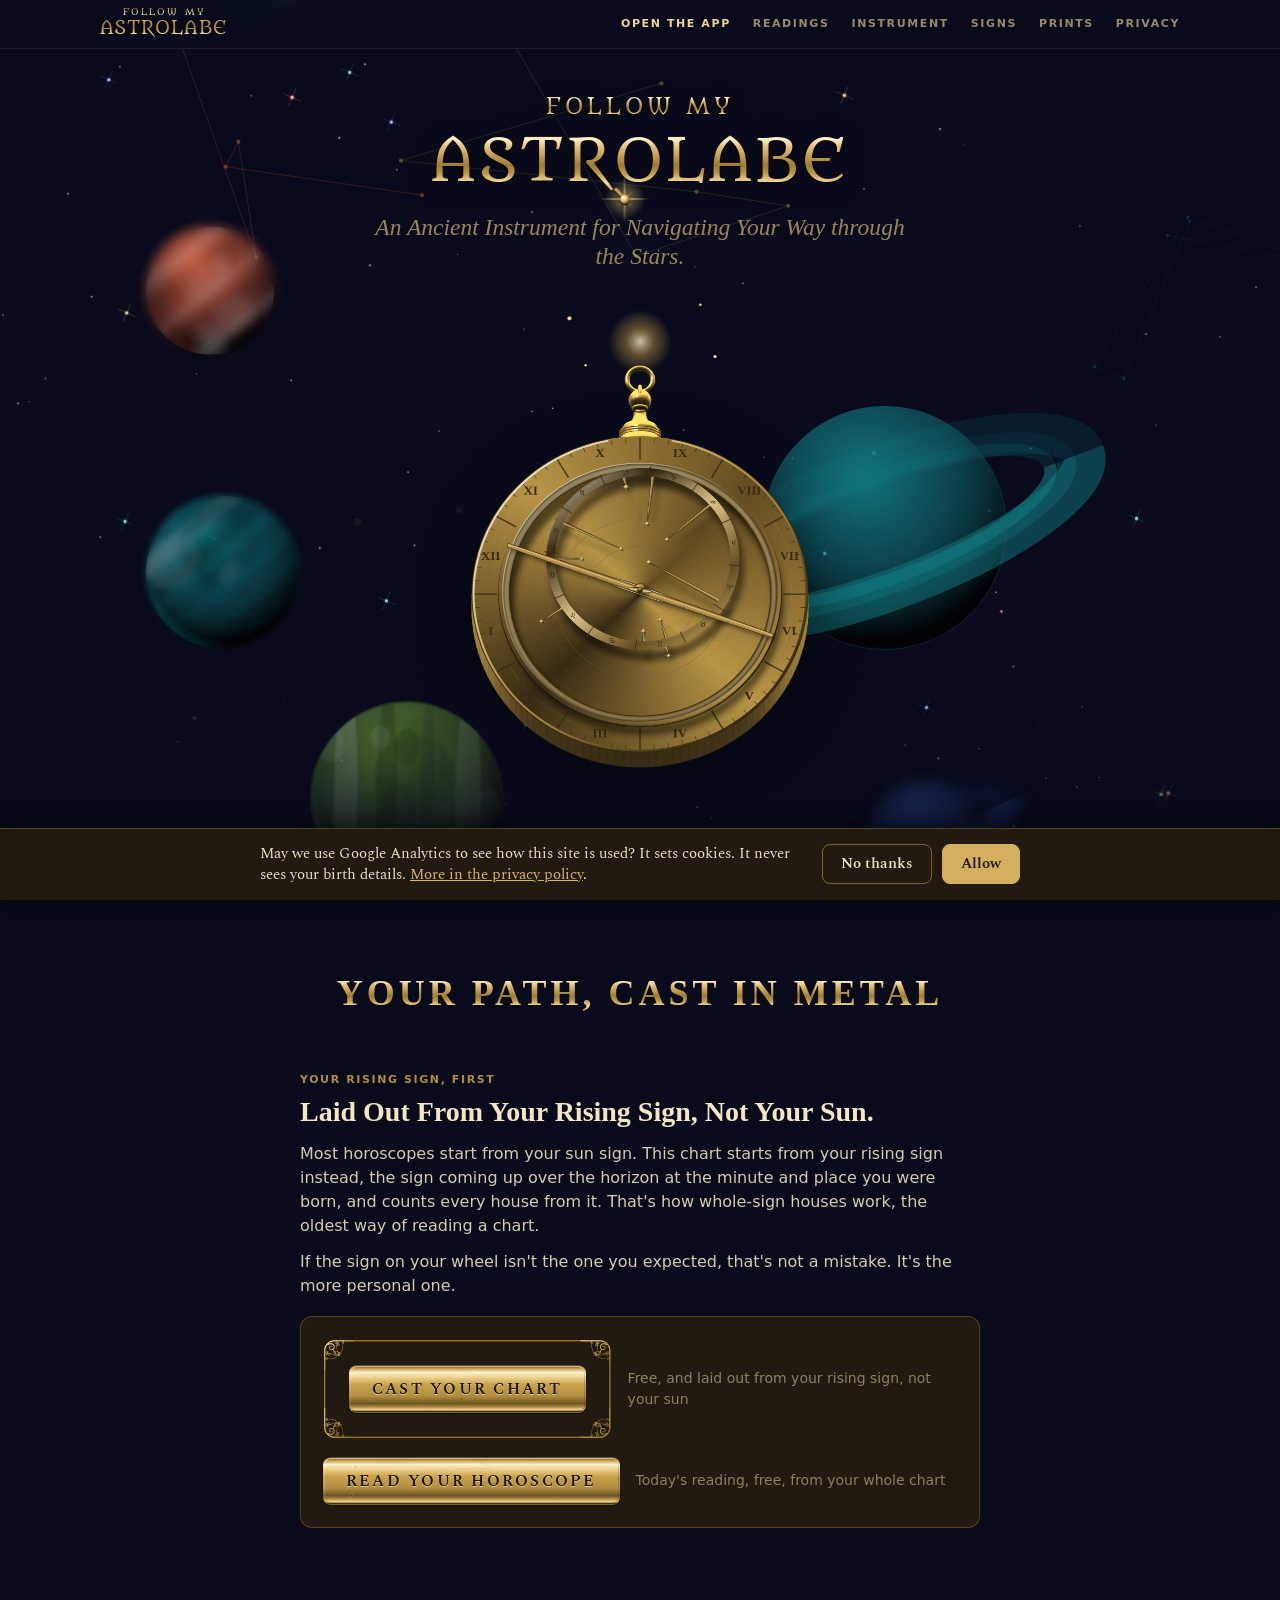
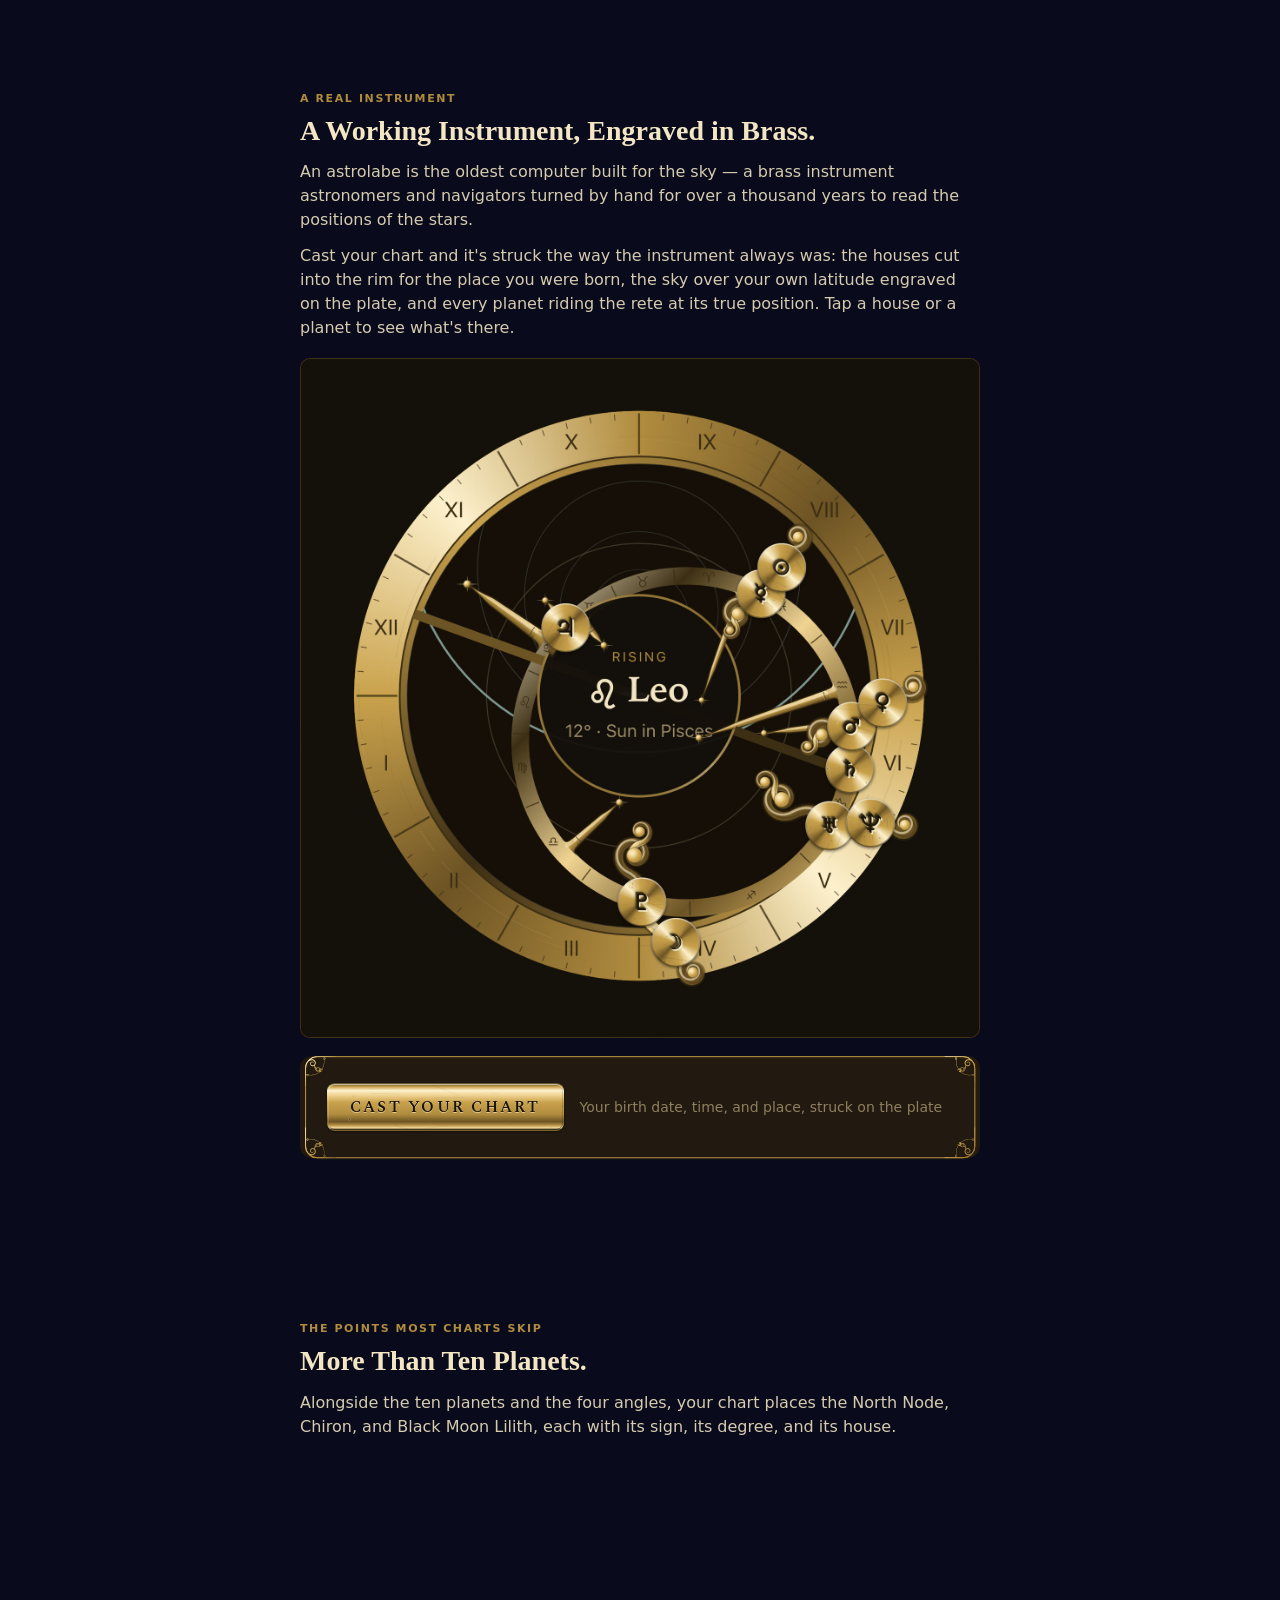
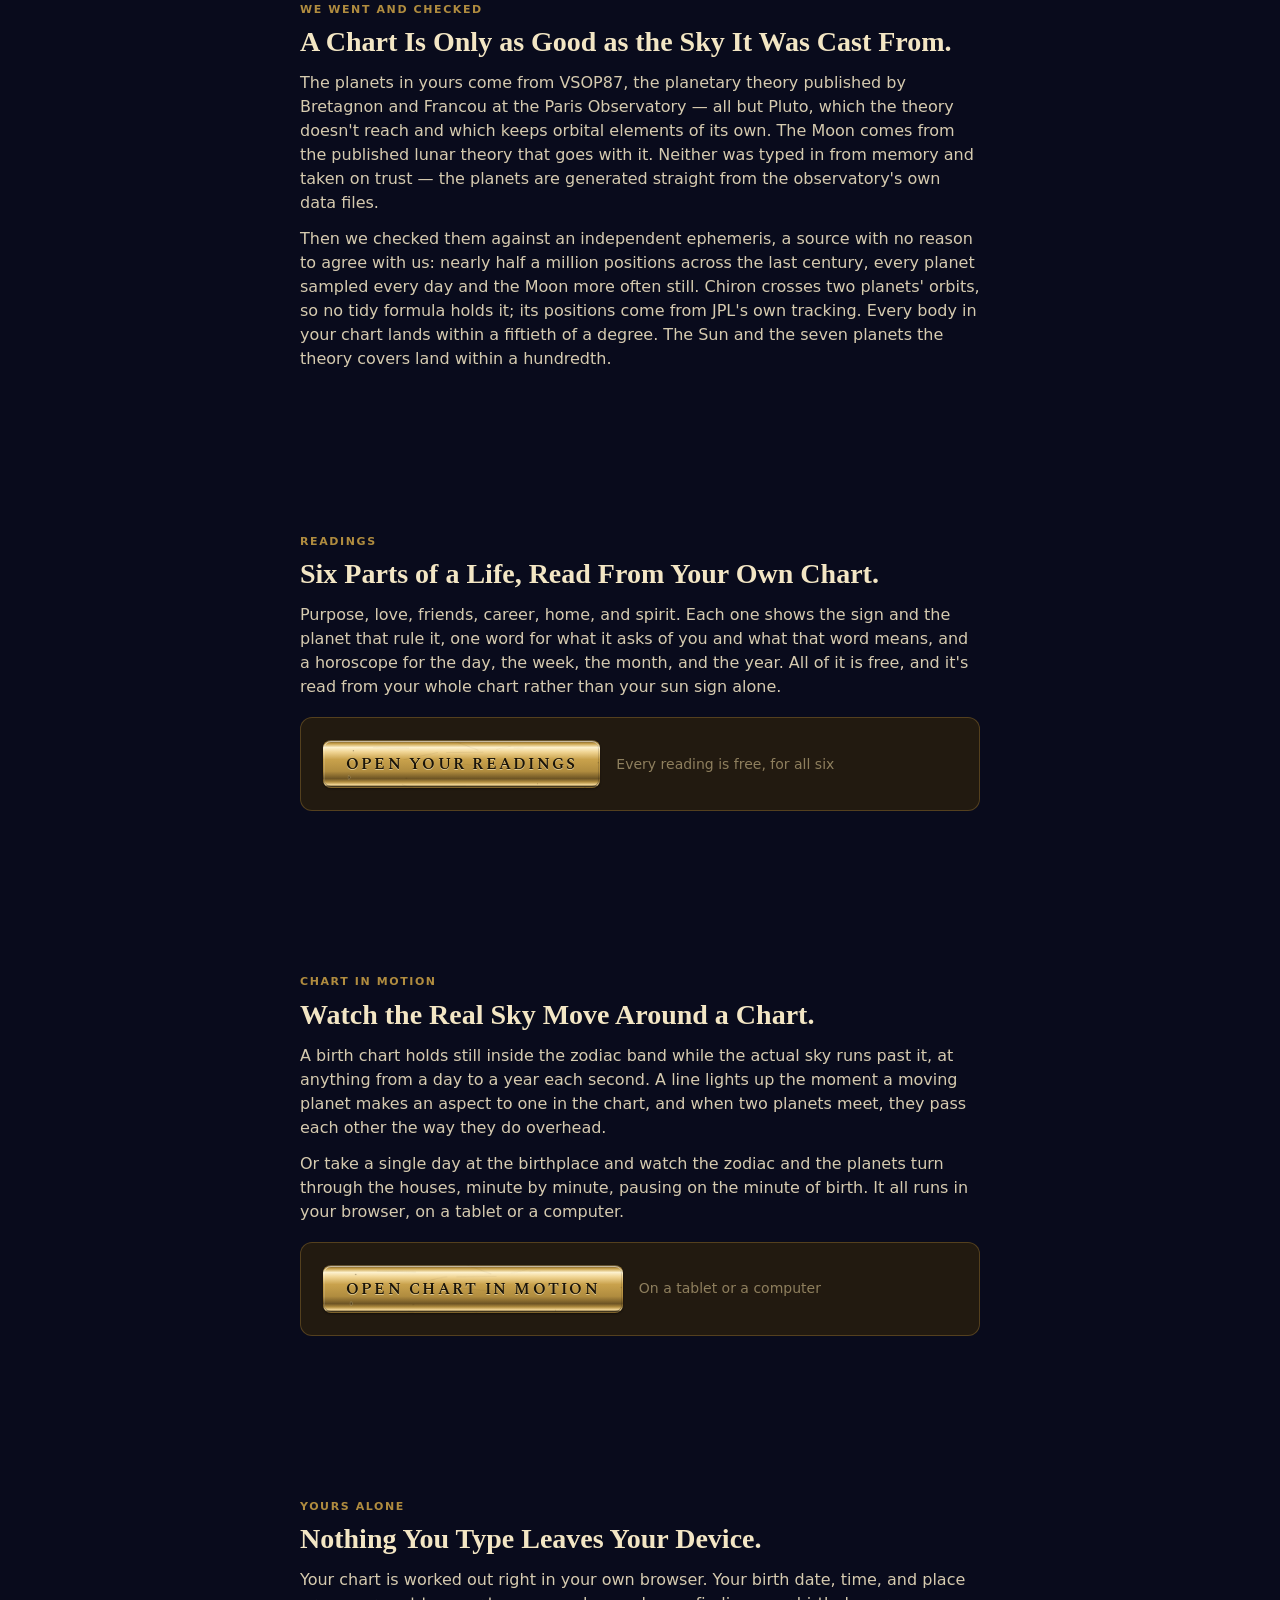
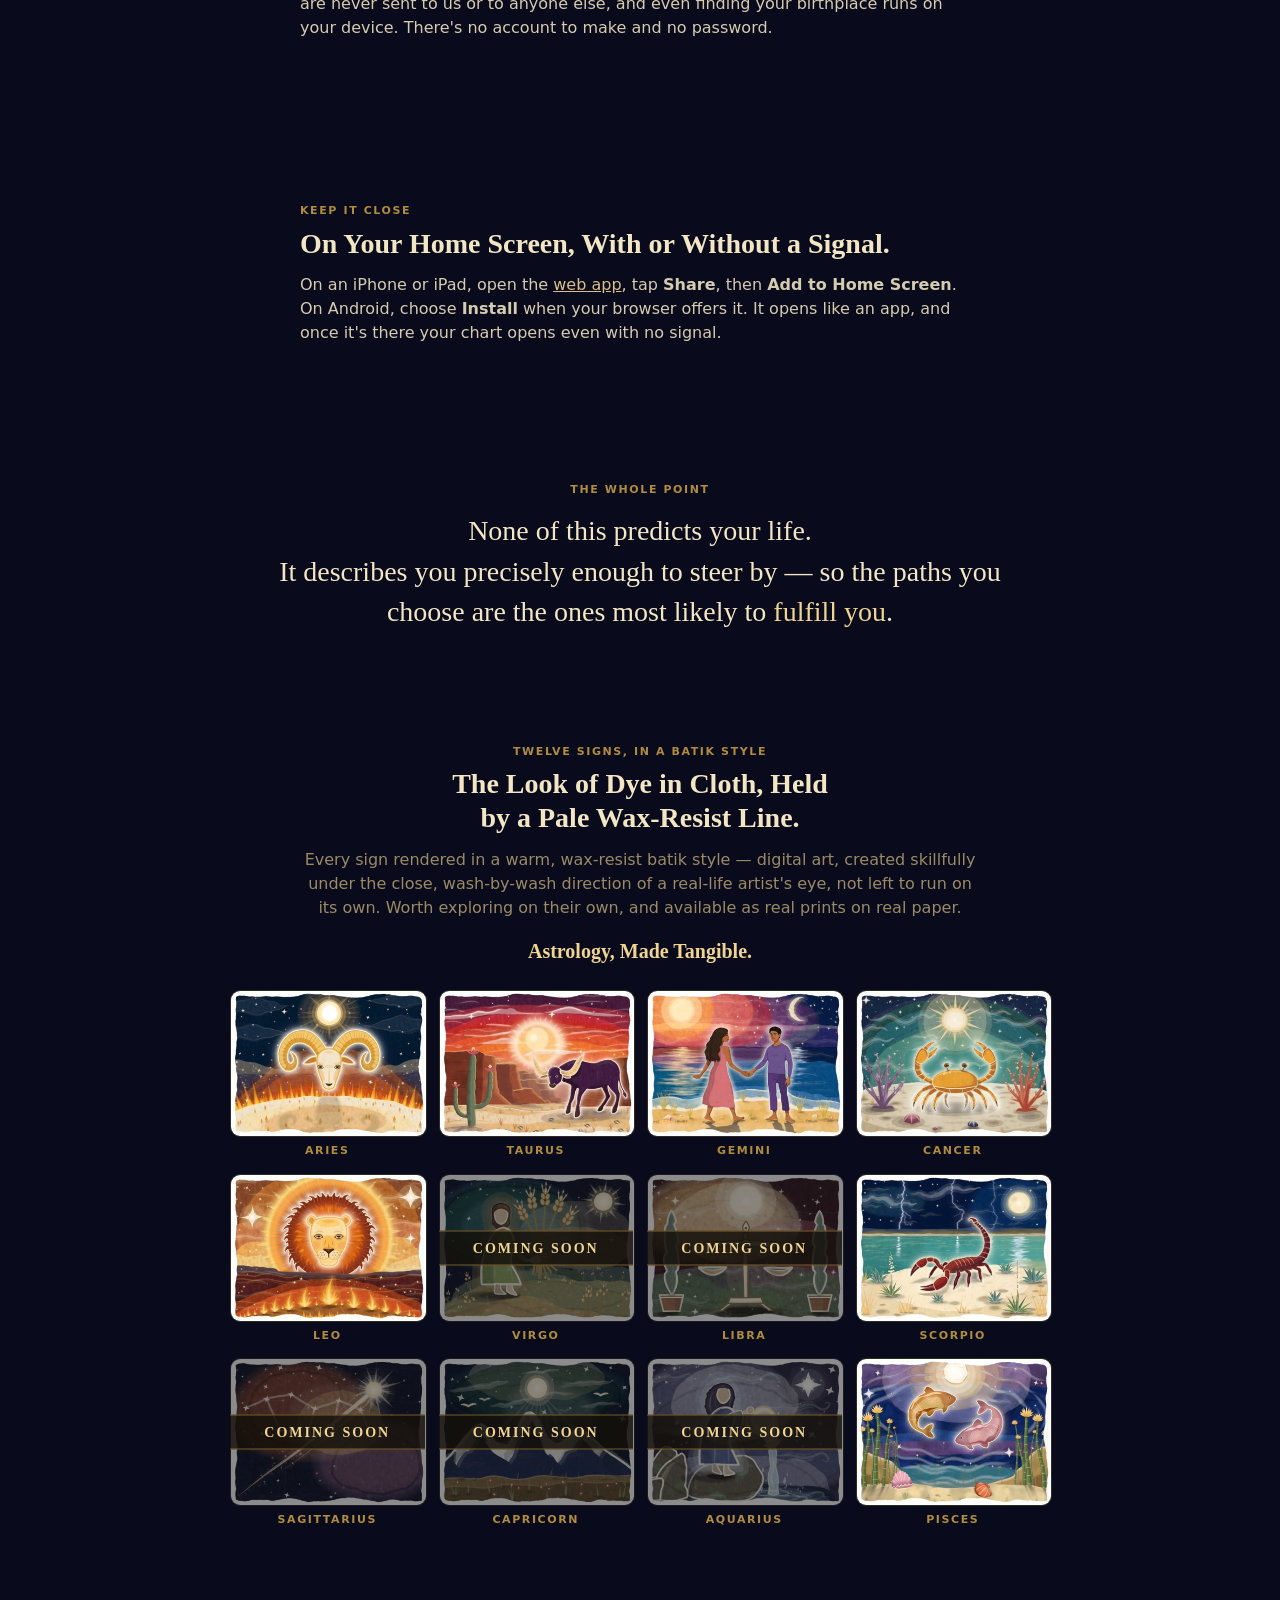
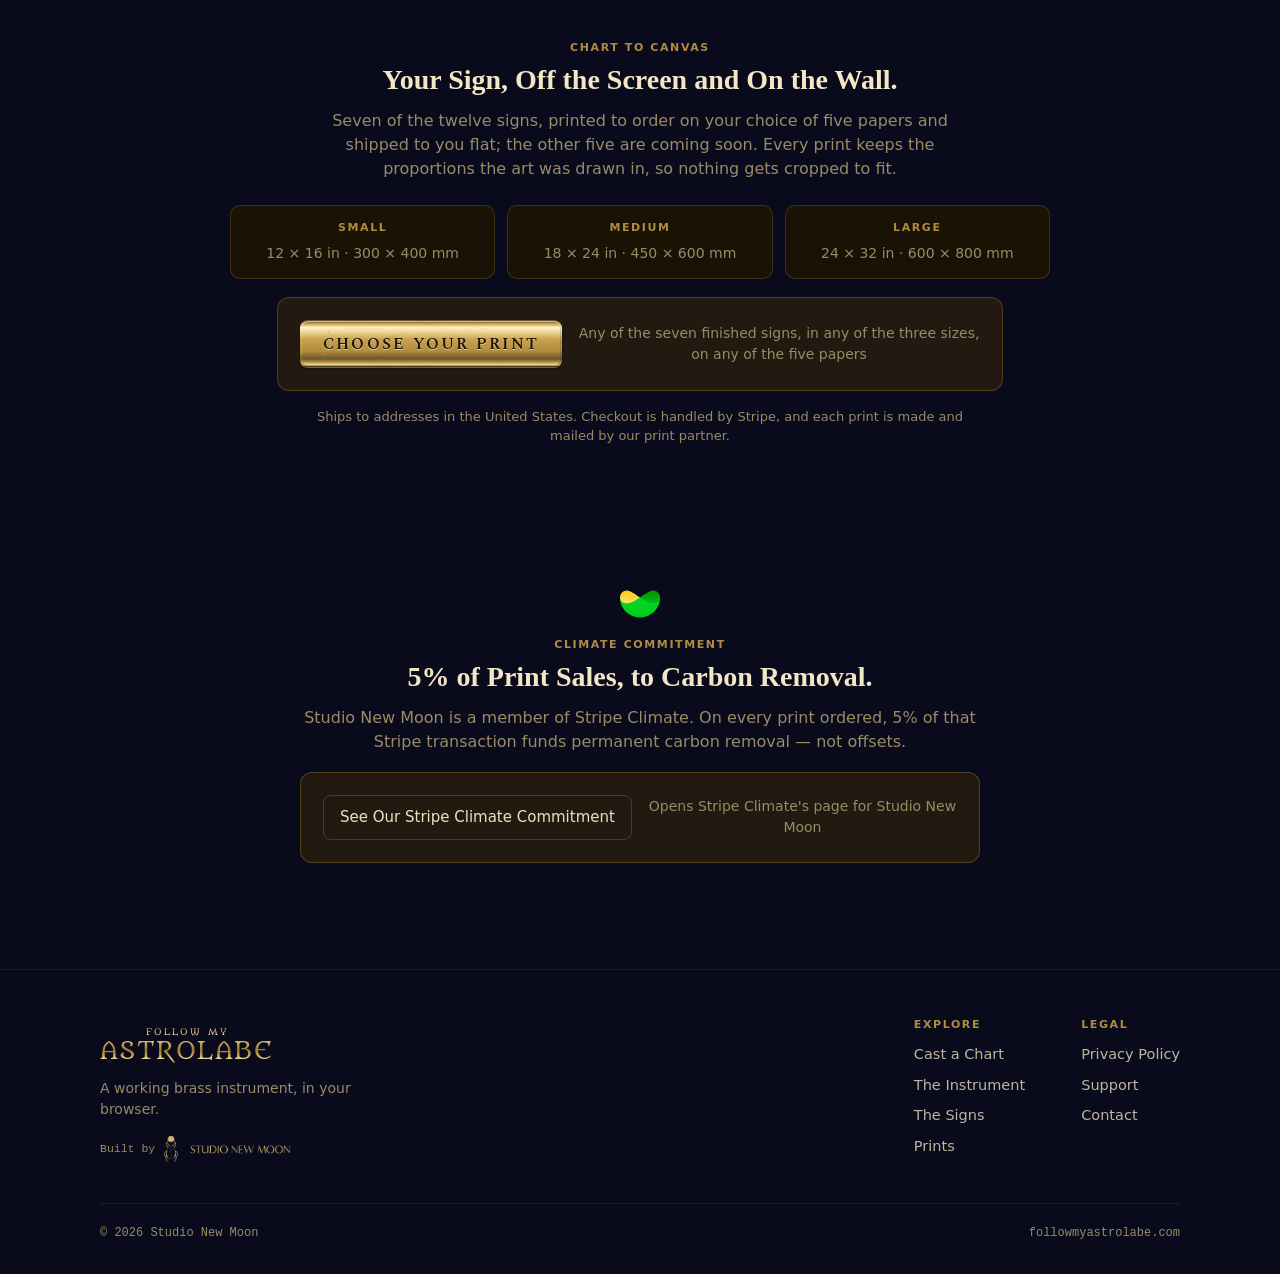
==== commit 729b6d03: "Signs still being finished show Coming Soon and can't be ordered Virgo, Libra, Sagittarius, Capricor" ====
--- a/index.html
+++ b/index.html
@@ -222,6 +222,20 @@
   }
   .sign-tile:hover span{ color:var(--bright); }
   .sign-tile:focus-visible{ outline:2px solid var(--bright); outline-offset:3px; border-radius:10px; }
+  /* A sign whose finished art hasn't shipped: shown, banded, not a link to
+     the shop. Same list as /prints/ (COMING_SOON) and app/src/app.js. When
+     one ships, also update the count in #prints ("Seven of the twelve"). */
+  .sign-tile .art{ position:relative; display:block; margin-top:0; }
+  .sign-tile.soon img{ filter:brightness(.55) saturate(.6); }
+  .sign-tile.soon:hover img{ transform:none; filter:brightness(.55) saturate(.6); }
+  .sign-tile.soon:hover span{ color:var(--brass); }
+  .sign-tile .soon-band, .sign-tile.soon:hover .soon-band{
+    position:absolute; left:0; right:0; top:50%; transform:translateY(-50%); margin:0;
+    padding:6px 2px; background:rgba(20,16,10,.82);
+    border-block:1px solid rgba(200,153,63,.55);
+    font-family:var(--font-display); font-size:clamp(11px, 1.5vw, 14px); font-weight:600;
+    letter-spacing:2px; text-transform:uppercase; color:var(--bright); white-space:nowrap;
+  }
   @media (max-width:820px){ .sign-grid{ grid-template-columns:repeat(3, 1fr); } }
   @media (max-width:520px){ .sign-grid{ grid-template-columns:repeat(2, 1fr); gap:12px; } }
 
@@ -433,12 +447,12 @@
     <a class="sign-tile" href="/prints/?sign=gemini"><img src="assets/signs/gemini-thumb.jpg" alt="Gemini, illustrated in a batik style" width="360" height="270" loading="lazy"><span>Gemini</span></a>
     <a class="sign-tile" href="/prints/?sign=cancer"><img src="assets/signs/cancer-thumb.jpg" alt="Cancer, illustrated in a batik style" width="360" height="270" loading="lazy"><span>Cancer</span></a>
     <a class="sign-tile" href="/prints/?sign=leo"><img src="assets/signs/leo-thumb.jpg" alt="Leo, illustrated in a batik style" width="360" height="270" loading="lazy"><span>Leo</span></a>
-    <a class="sign-tile" href="/prints/?sign=virgo"><img src="assets/signs/virgo-thumb.jpg" alt="Virgo, illustrated in a batik style" width="360" height="270" loading="lazy"><span>Virgo</span></a>
-    <a class="sign-tile" href="/prints/?sign=libra"><img src="assets/signs/libra-thumb.jpg" alt="Libra, illustrated in a batik style" width="360" height="270" loading="lazy"><span>Libra</span></a>
+    <div class="sign-tile soon"><span class="art"><img src="assets/signs/virgo-thumb.jpg" alt="Virgo, illustrated in a batik style. Print coming soon" width="360" height="270" loading="lazy"><span class="soon-band" aria-hidden="true">Coming Soon</span></span><span>Virgo</span></div>
+    <div class="sign-tile soon"><span class="art"><img src="assets/signs/libra-thumb.jpg" alt="Libra, illustrated in a batik style. Print coming soon" width="360" height="270" loading="lazy"><span class="soon-band" aria-hidden="true">Coming Soon</span></span><span>Libra</span></div>
     <a class="sign-tile" href="/prints/?sign=scorpio"><img src="assets/signs/scorpio-thumb.jpg" alt="Scorpio, illustrated in a batik style" width="360" height="270" loading="lazy"><span>Scorpio</span></a>
-    <a class="sign-tile" href="/prints/?sign=sagittarius"><img src="assets/signs/sagittarius-thumb.jpg" alt="Sagittarius, illustrated in a batik style" width="360" height="270" loading="lazy"><span>Sagittarius</span></a>
-    <a class="sign-tile" href="/prints/?sign=capricorn"><img src="assets/signs/capricorn-thumb.jpg" alt="Capricorn, illustrated in a batik style" width="360" height="270" loading="lazy"><span>Capricorn</span></a>
-    <a class="sign-tile" href="/prints/?sign=aquarius"><img src="assets/signs/aquarius-thumb.jpg" alt="Aquarius, illustrated in a batik style" width="360" height="270" loading="lazy"><span>Aquarius</span></a>
+    <div class="sign-tile soon"><span class="art"><img src="assets/signs/sagittarius-thumb.jpg" alt="Sagittarius, illustrated in a batik style. Print coming soon" width="360" height="270" loading="lazy"><span class="soon-band" aria-hidden="true">Coming Soon</span></span><span>Sagittarius</span></div>
+    <div class="sign-tile soon"><span class="art"><img src="assets/signs/capricorn-thumb.jpg" alt="Capricorn, illustrated in a batik style. Print coming soon" width="360" height="270" loading="lazy"><span class="soon-band" aria-hidden="true">Coming Soon</span></span><span>Capricorn</span></div>
+    <div class="sign-tile soon"><span class="art"><img src="assets/signs/aquarius-thumb.jpg" alt="Aquarius, illustrated in a batik style. Print coming soon" width="360" height="270" loading="lazy"><span class="soon-band" aria-hidden="true">Coming Soon</span></span><span>Aquarius</span></div>
     <a class="sign-tile" href="/prints/?sign=pisces"><img src="assets/signs/pisces-thumb.jpg" alt="Pisces, illustrated in a batik style" width="360" height="270" loading="lazy"><span>Pisces</span></a>
   </div>
 </section>
@@ -448,7 +462,7 @@
     <div class="head">
       <span class="plate-label">Chart to Canvas</span>
       <h2 id="prints-title">Your Sign, Off the Screen and On the Wall.</h2>
-      <p>Any of the twelve signs, printed to order on your choice of five papers and shipped to you flat. Every print keeps the proportions the art was drawn in, so nothing gets cropped to fit.</p>
+      <p>Seven of the twelve signs, printed to order on your choice of five papers and shipped to you flat; the other five are coming soon. Every print keeps the proportions the art was drawn in, so nothing gets cropped to fit.</p>
     </div>
     <div class="sizes plans">
       <div class="card plan" data-size="Small">
@@ -472,7 +486,7 @@
       <ul></ul>
     </div>
     <div class="plate center-plate">
-      <div class="action"><a class="metal-button" href="/prints/">Choose Your Print</a><p class="note">Any of the twelve signs, in any of the three sizes, on any of the five papers</p></div>
+      <div class="action"><a class="metal-button" href="/prints/">Choose Your Print</a><p class="note">Any of the seven finished signs, in any of the three sizes, on any of the five papers</p></div>
     </div>
     <p class="fine">Ships to addresses in the United States. Checkout is handled by Stripe, and each print is made and mailed by our print partner.</p>
   </div>
--- a/assets/home/welcome.css
+++ b/assets/home/welcome.css
@@ -94,8 +94,14 @@
   pointer-events:none;
 }
 
-/* ENTER: `wornBrassButton` + `brassBevel` + the engraved label. */
+/* ENTER: `wornBrassButton` + `brassBevel` + the engraved label.
+   Always brass, whatever metal Appearance has chosen: Morgan's rule. The
+   installed web app opens on this screen inside /app/, where Appearance sets
+   --metal on the root, so the polished brass ramp (Brass.polished, the same
+   stops as the homepage's :root) is pinned here on the button itself. The
+   wear marks in welcome.js are drawn from brass colours too. */
 .welcome .enter{
+  --metal: linear-gradient(180deg, #6D5424 0%, #C9A24C 6%, #FDF1CD 14%, #F0D493 24%, #C9A24C 40%, #B08C3F 66%, #6D5424 82%, #B08C3F 89%, #F0D493 95%, #3D2F14 100%);
   position:relative; flex:none; box-sizing:border-box;
   display:inline-flex; align-items:center; justify-content:center;
   width:calc(168px * var(--k)); padding:calc(14px * var(--k)) 0;
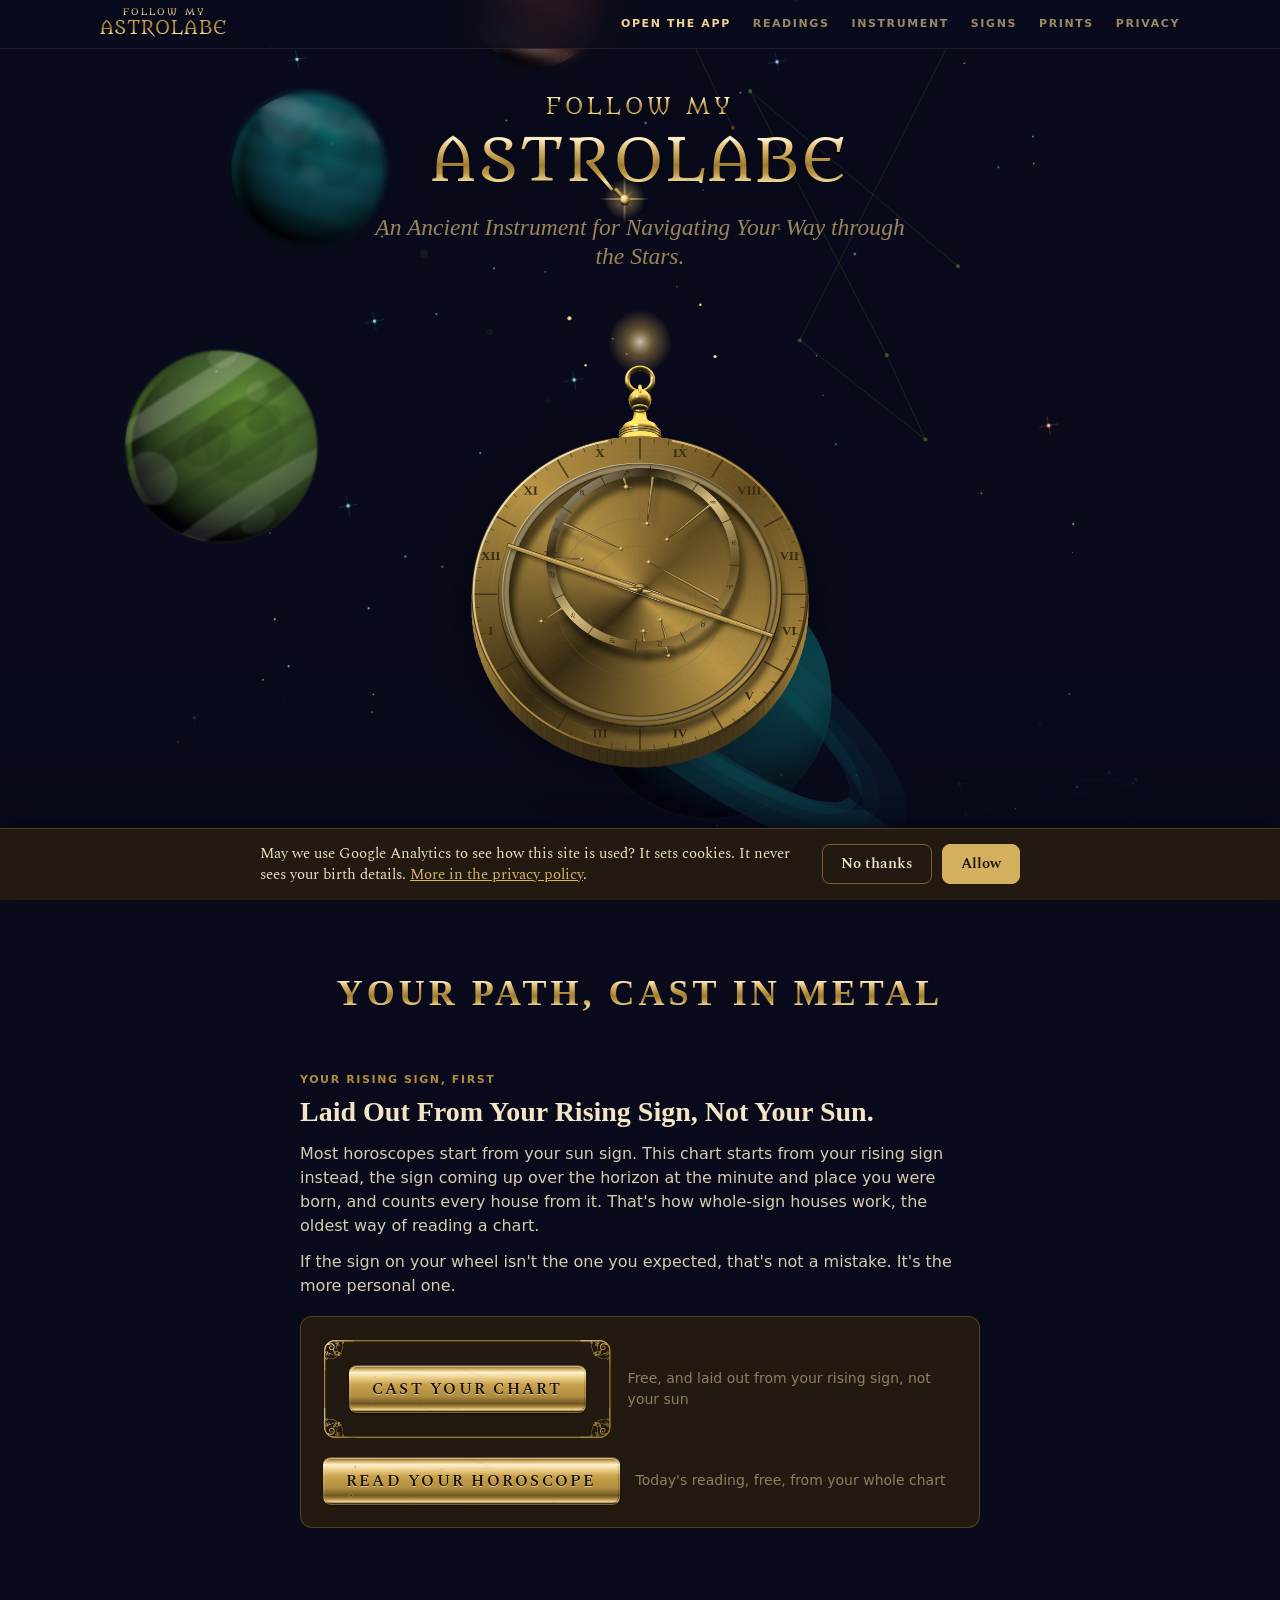
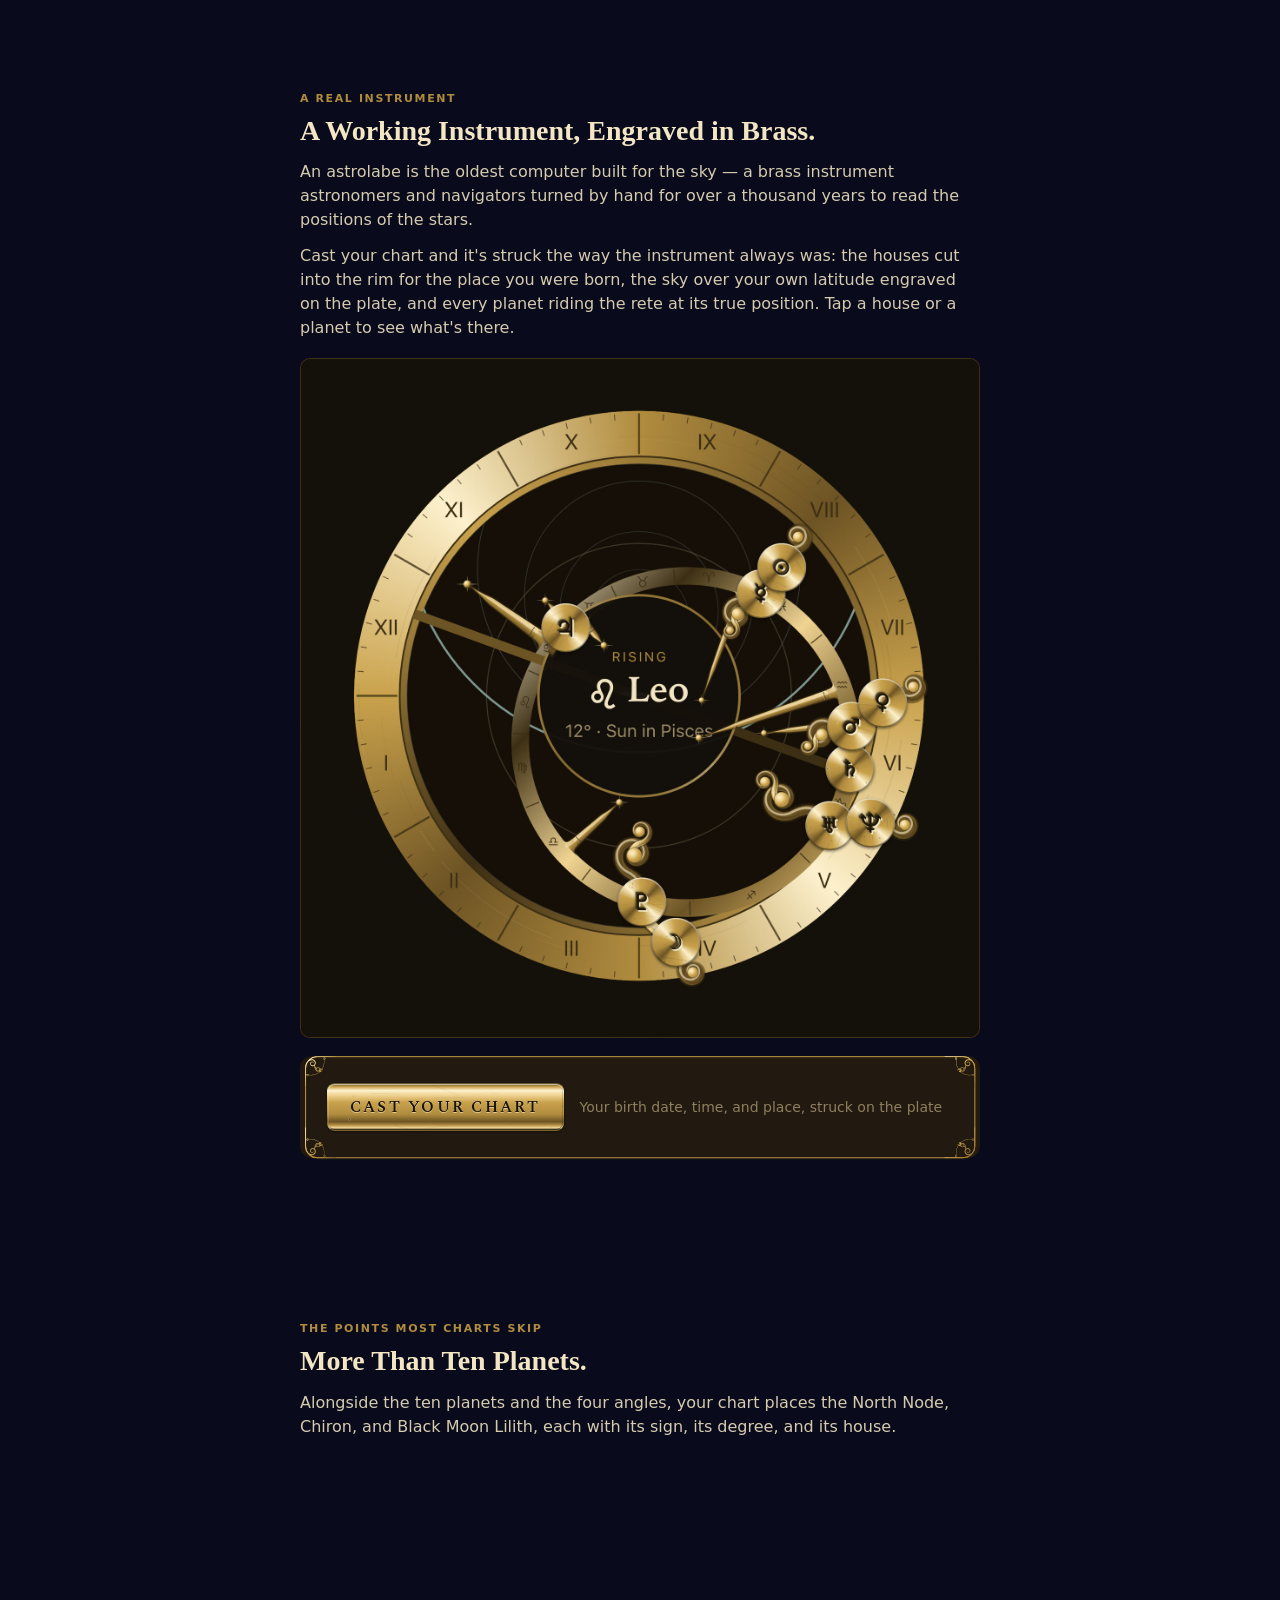
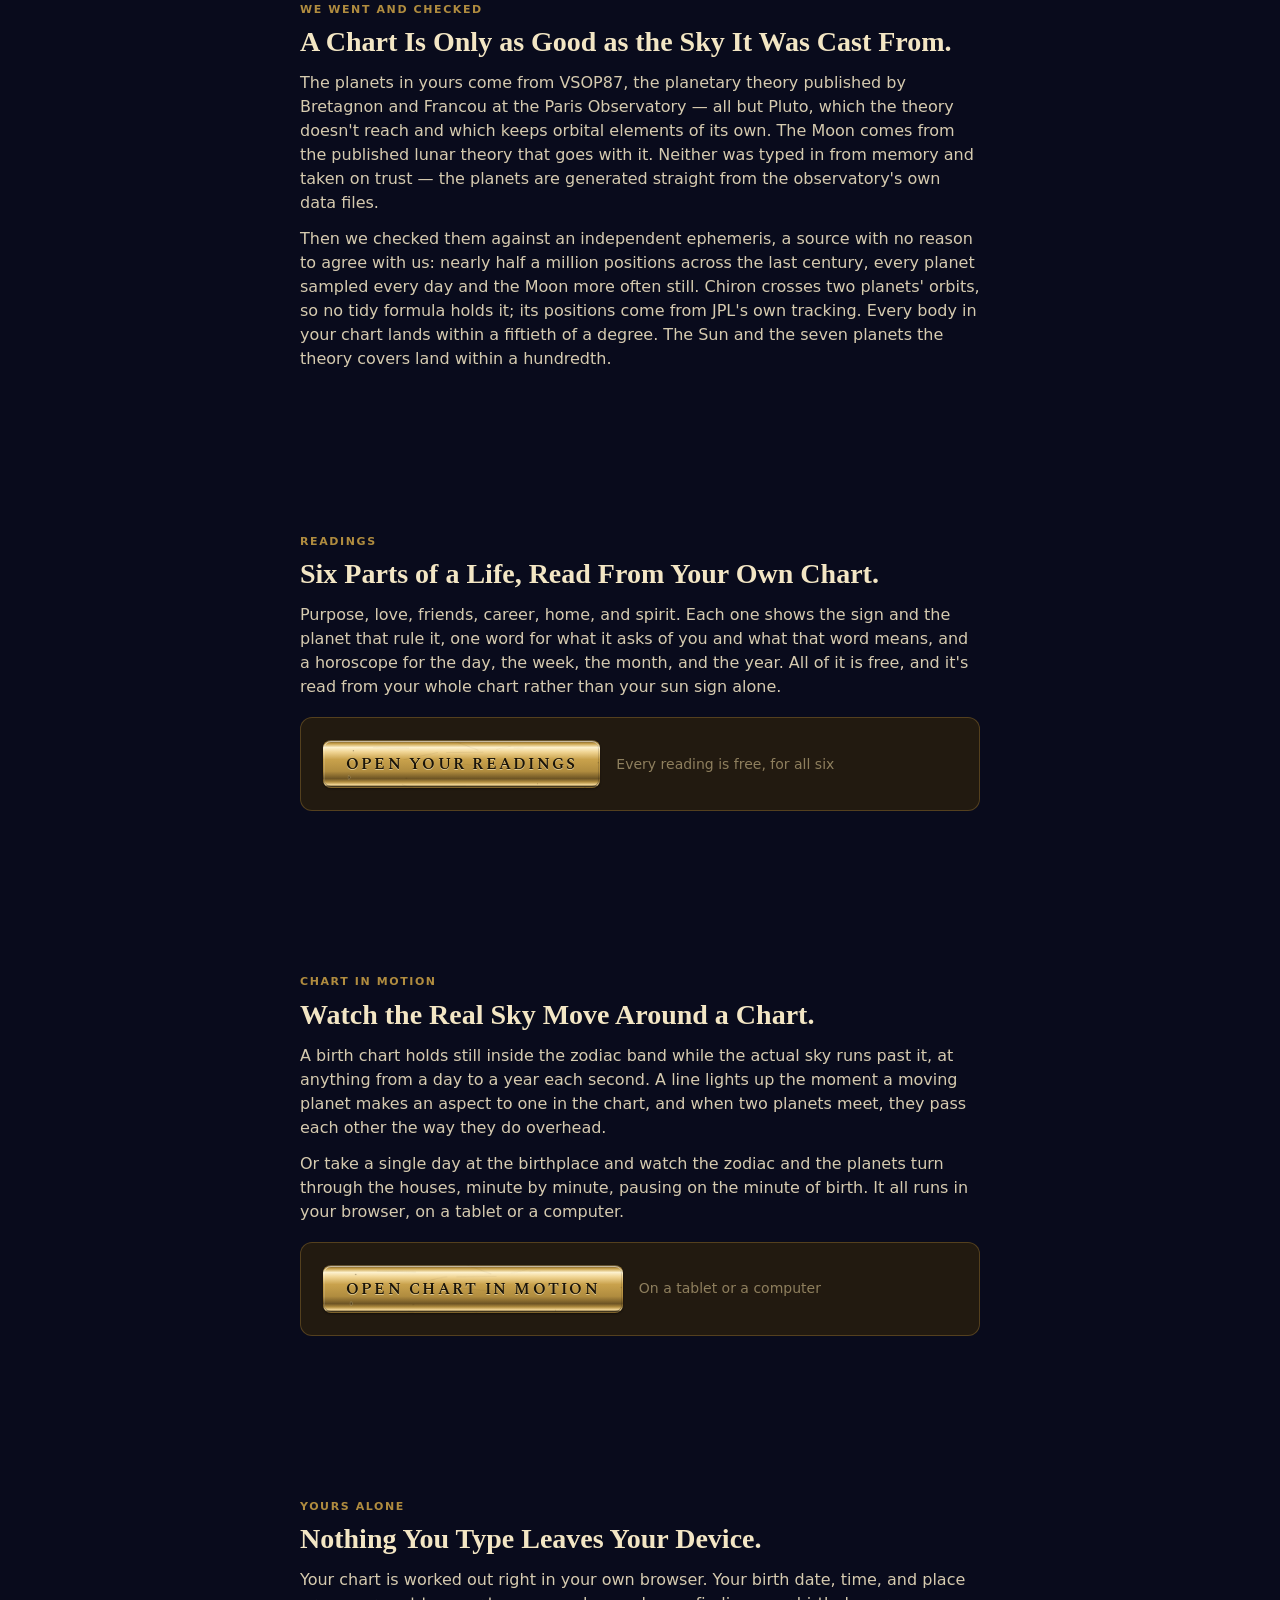
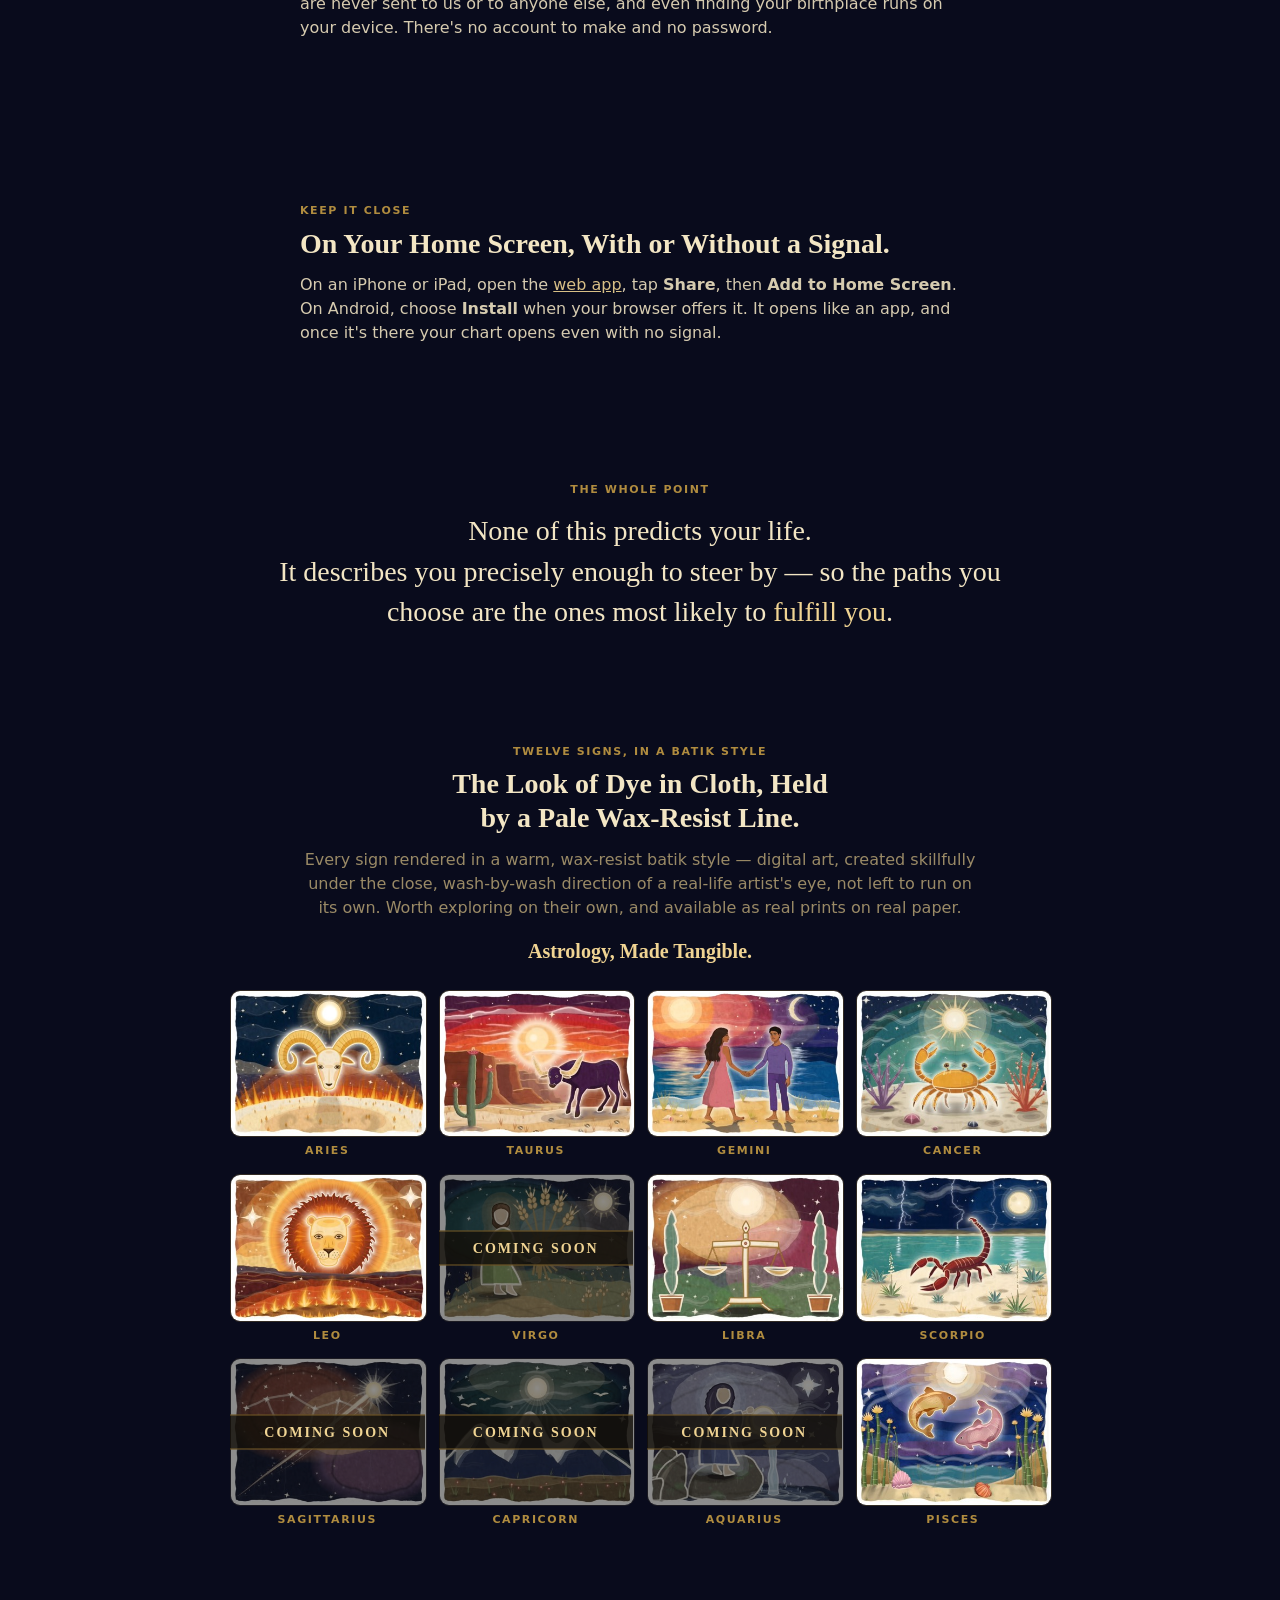
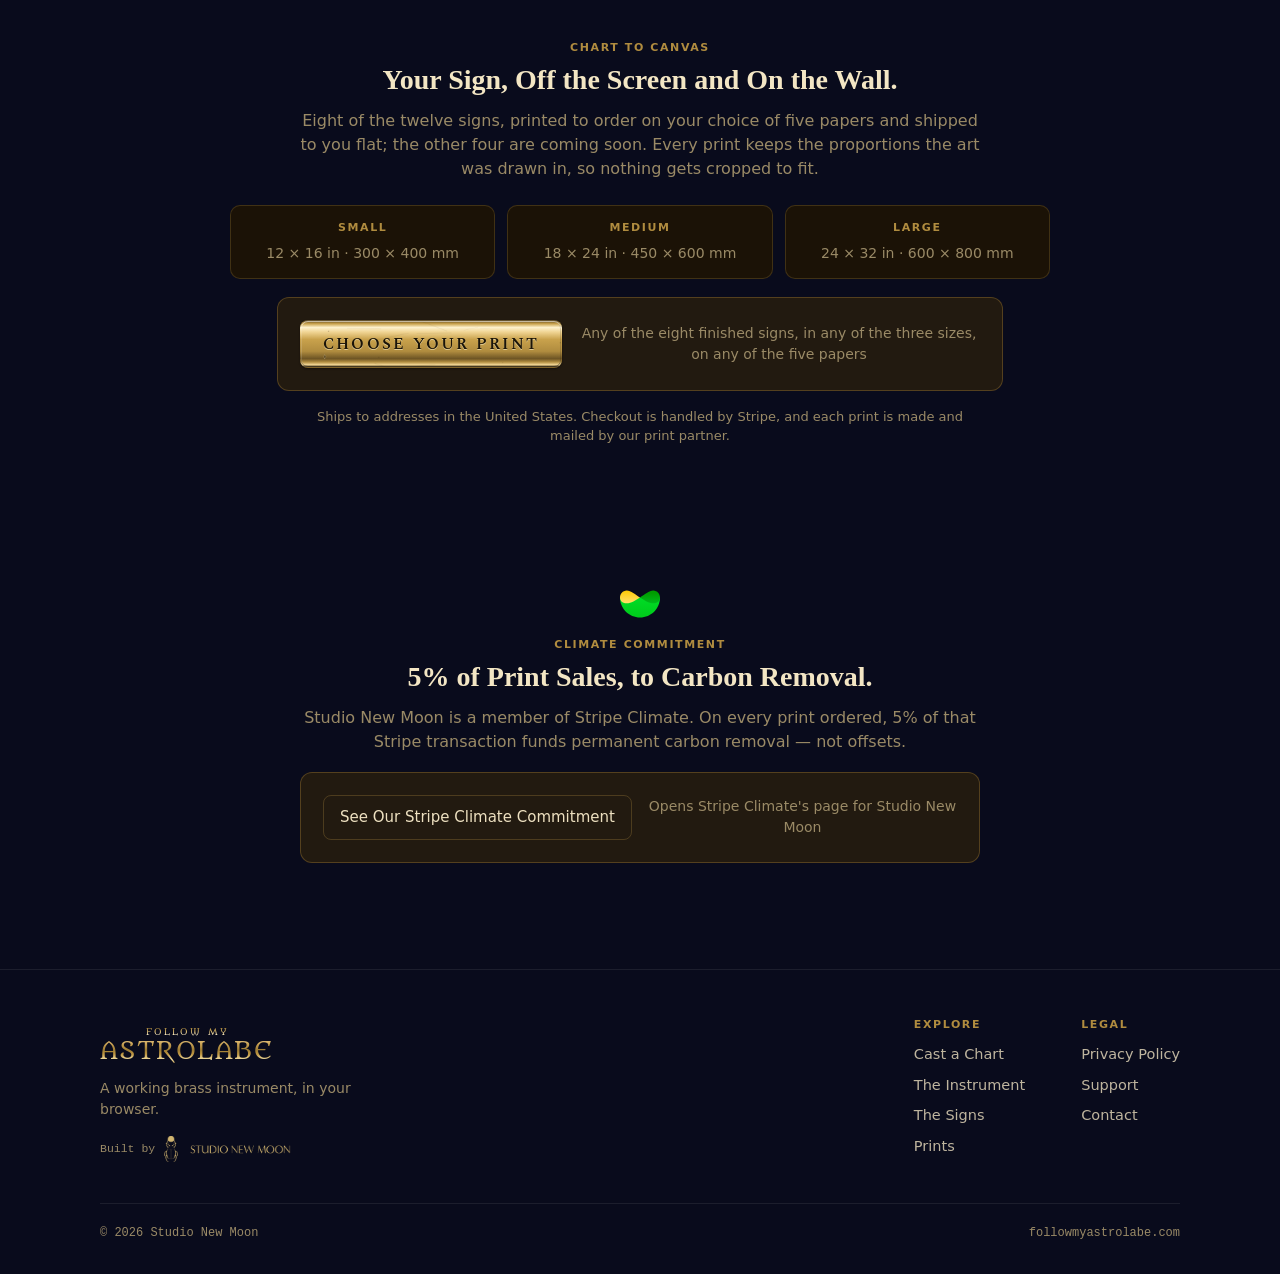
==== commit 9a5f87db: "Libra's print is for sale again, with its finished art Libra comes off the Coming Soon gate now that" ====
--- a/index.html
+++ b/index.html
@@ -224,7 +224,7 @@
   .sign-tile:focus-visible{ outline:2px solid var(--bright); outline-offset:3px; border-radius:10px; }
   /* A sign whose finished art hasn't shipped: shown, banded, not a link to
      the shop. Same list as /prints/ (COMING_SOON) and app/src/app.js. When
-     one ships, also update the count in #prints ("Seven of the twelve"). */
+     one ships, also update the count in #prints ("Eight of the twelve"). */
   .sign-tile .art{ position:relative; display:block; margin-top:0; }
   .sign-tile.soon img{ filter:brightness(.55) saturate(.6); }
   .sign-tile.soon:hover img{ transform:none; filter:brightness(.55) saturate(.6); }
@@ -448,7 +448,7 @@
     <a class="sign-tile" href="/prints/?sign=cancer"><img src="assets/signs/cancer-thumb.jpg" alt="Cancer, illustrated in a batik style" width="360" height="270" loading="lazy"><span>Cancer</span></a>
     <a class="sign-tile" href="/prints/?sign=leo"><img src="assets/signs/leo-thumb.jpg" alt="Leo, illustrated in a batik style" width="360" height="270" loading="lazy"><span>Leo</span></a>
     <div class="sign-tile soon"><span class="art"><img src="assets/signs/virgo-thumb.jpg" alt="Virgo, illustrated in a batik style. Print coming soon" width="360" height="270" loading="lazy"><span class="soon-band" aria-hidden="true">Coming Soon</span></span><span>Virgo</span></div>
-    <div class="sign-tile soon"><span class="art"><img src="assets/signs/libra-thumb.jpg" alt="Libra, illustrated in a batik style. Print coming soon" width="360" height="270" loading="lazy"><span class="soon-band" aria-hidden="true">Coming Soon</span></span><span>Libra</span></div>
+    <a class="sign-tile" href="/prints/?sign=libra"><img src="assets/signs/libra-thumb.jpg" alt="Libra, illustrated in a batik style" width="360" height="270" loading="lazy"><span>Libra</span></a>
     <a class="sign-tile" href="/prints/?sign=scorpio"><img src="assets/signs/scorpio-thumb.jpg" alt="Scorpio, illustrated in a batik style" width="360" height="270" loading="lazy"><span>Scorpio</span></a>
     <div class="sign-tile soon"><span class="art"><img src="assets/signs/sagittarius-thumb.jpg" alt="Sagittarius, illustrated in a batik style. Print coming soon" width="360" height="270" loading="lazy"><span class="soon-band" aria-hidden="true">Coming Soon</span></span><span>Sagittarius</span></div>
     <div class="sign-tile soon"><span class="art"><img src="assets/signs/capricorn-thumb.jpg" alt="Capricorn, illustrated in a batik style. Print coming soon" width="360" height="270" loading="lazy"><span class="soon-band" aria-hidden="true">Coming Soon</span></span><span>Capricorn</span></div>
@@ -462,7 +462,7 @@
     <div class="head">
       <span class="plate-label">Chart to Canvas</span>
       <h2 id="prints-title">Your Sign, Off the Screen and On the Wall.</h2>
-      <p>Seven of the twelve signs, printed to order on your choice of five papers and shipped to you flat; the other five are coming soon. Every print keeps the proportions the art was drawn in, so nothing gets cropped to fit.</p>
+      <p>Eight of the twelve signs, printed to order on your choice of five papers and shipped to you flat; the other four are coming soon. Every print keeps the proportions the art was drawn in, so nothing gets cropped to fit.</p>
     </div>
     <div class="sizes plans">
       <div class="card plan" data-size="Small">
@@ -486,7 +486,7 @@
       <ul></ul>
     </div>
     <div class="plate center-plate">
-      <div class="action"><a class="metal-button" href="/prints/">Choose Your Print</a><p class="note">Any of the seven finished signs, in any of the three sizes, on any of the five papers</p></div>
+      <div class="action"><a class="metal-button" href="/prints/">Choose Your Print</a><p class="note">Any of the eight finished signs, in any of the three sizes, on any of the five papers</p></div>
     </div>
     <p class="fine">Ships to addresses in the United States. Checkout is handled by Stripe, and each print is made and mailed by our print partner.</p>
   </div>
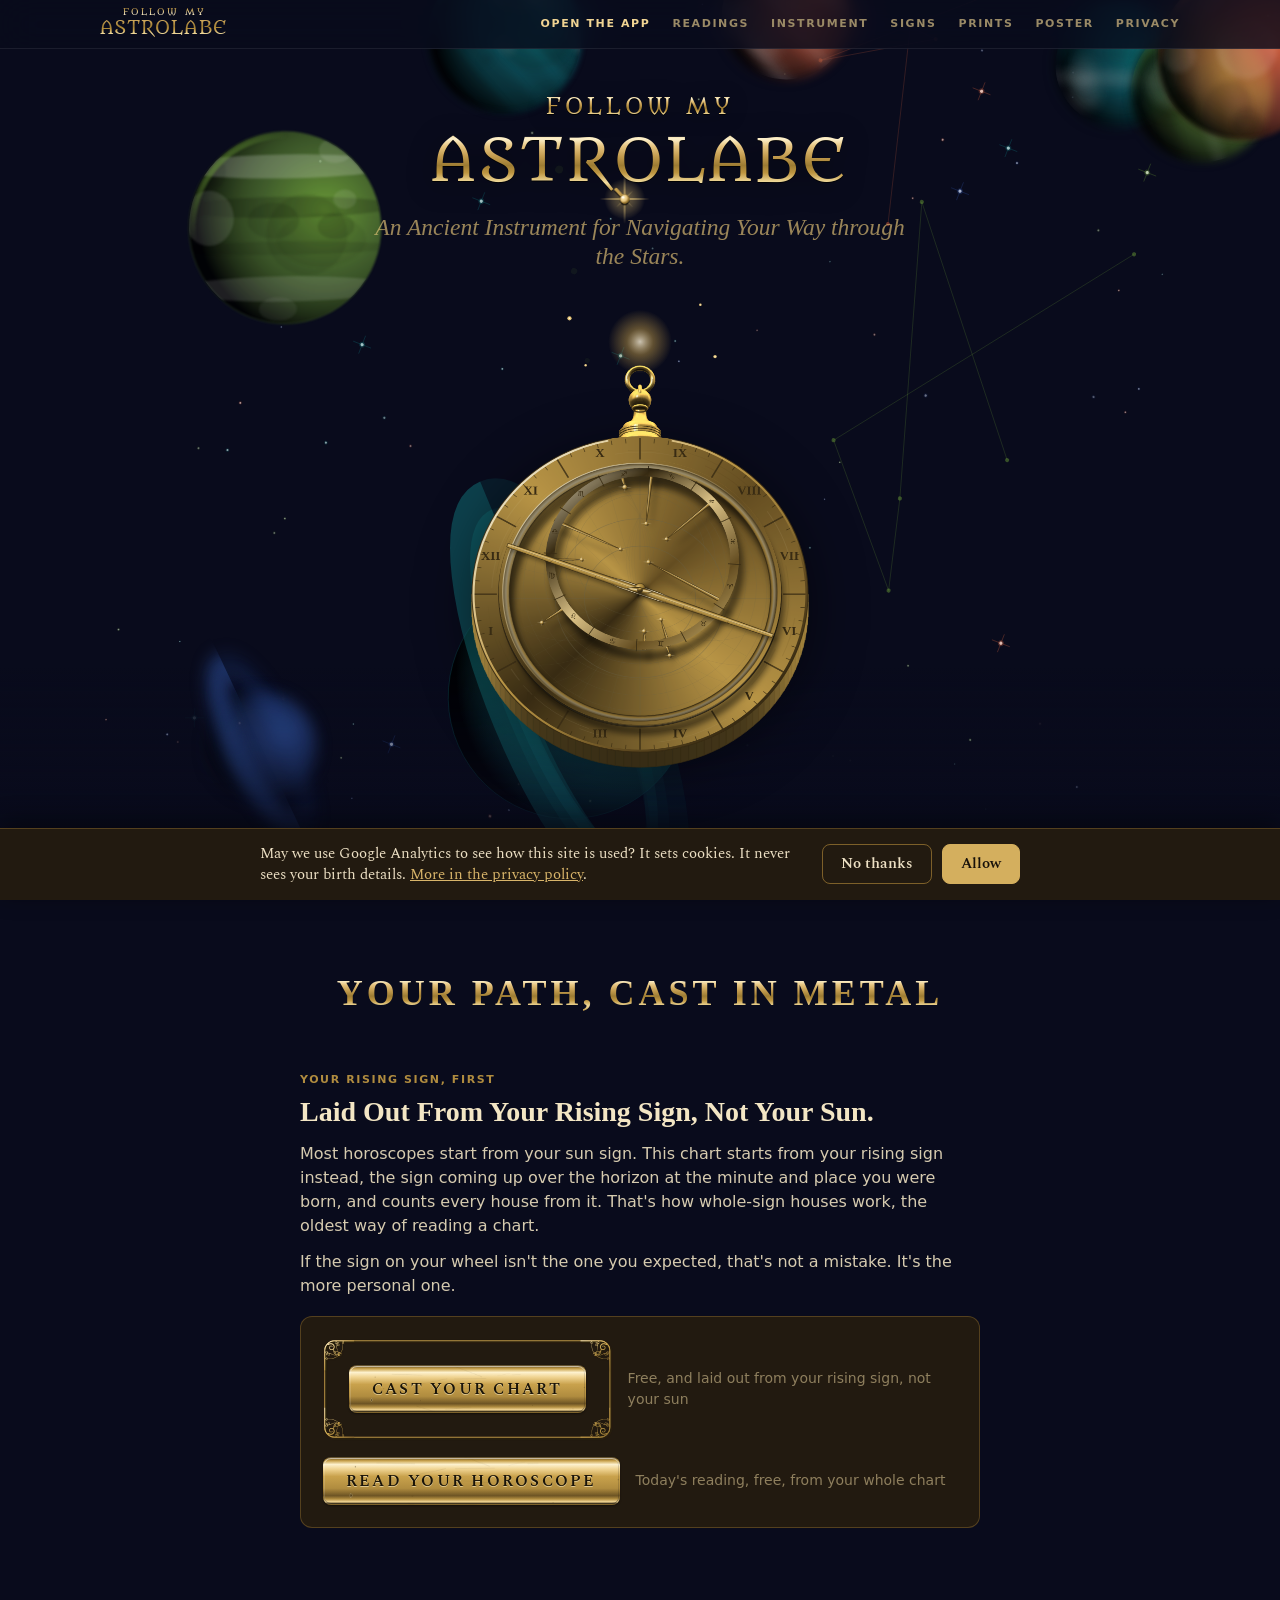
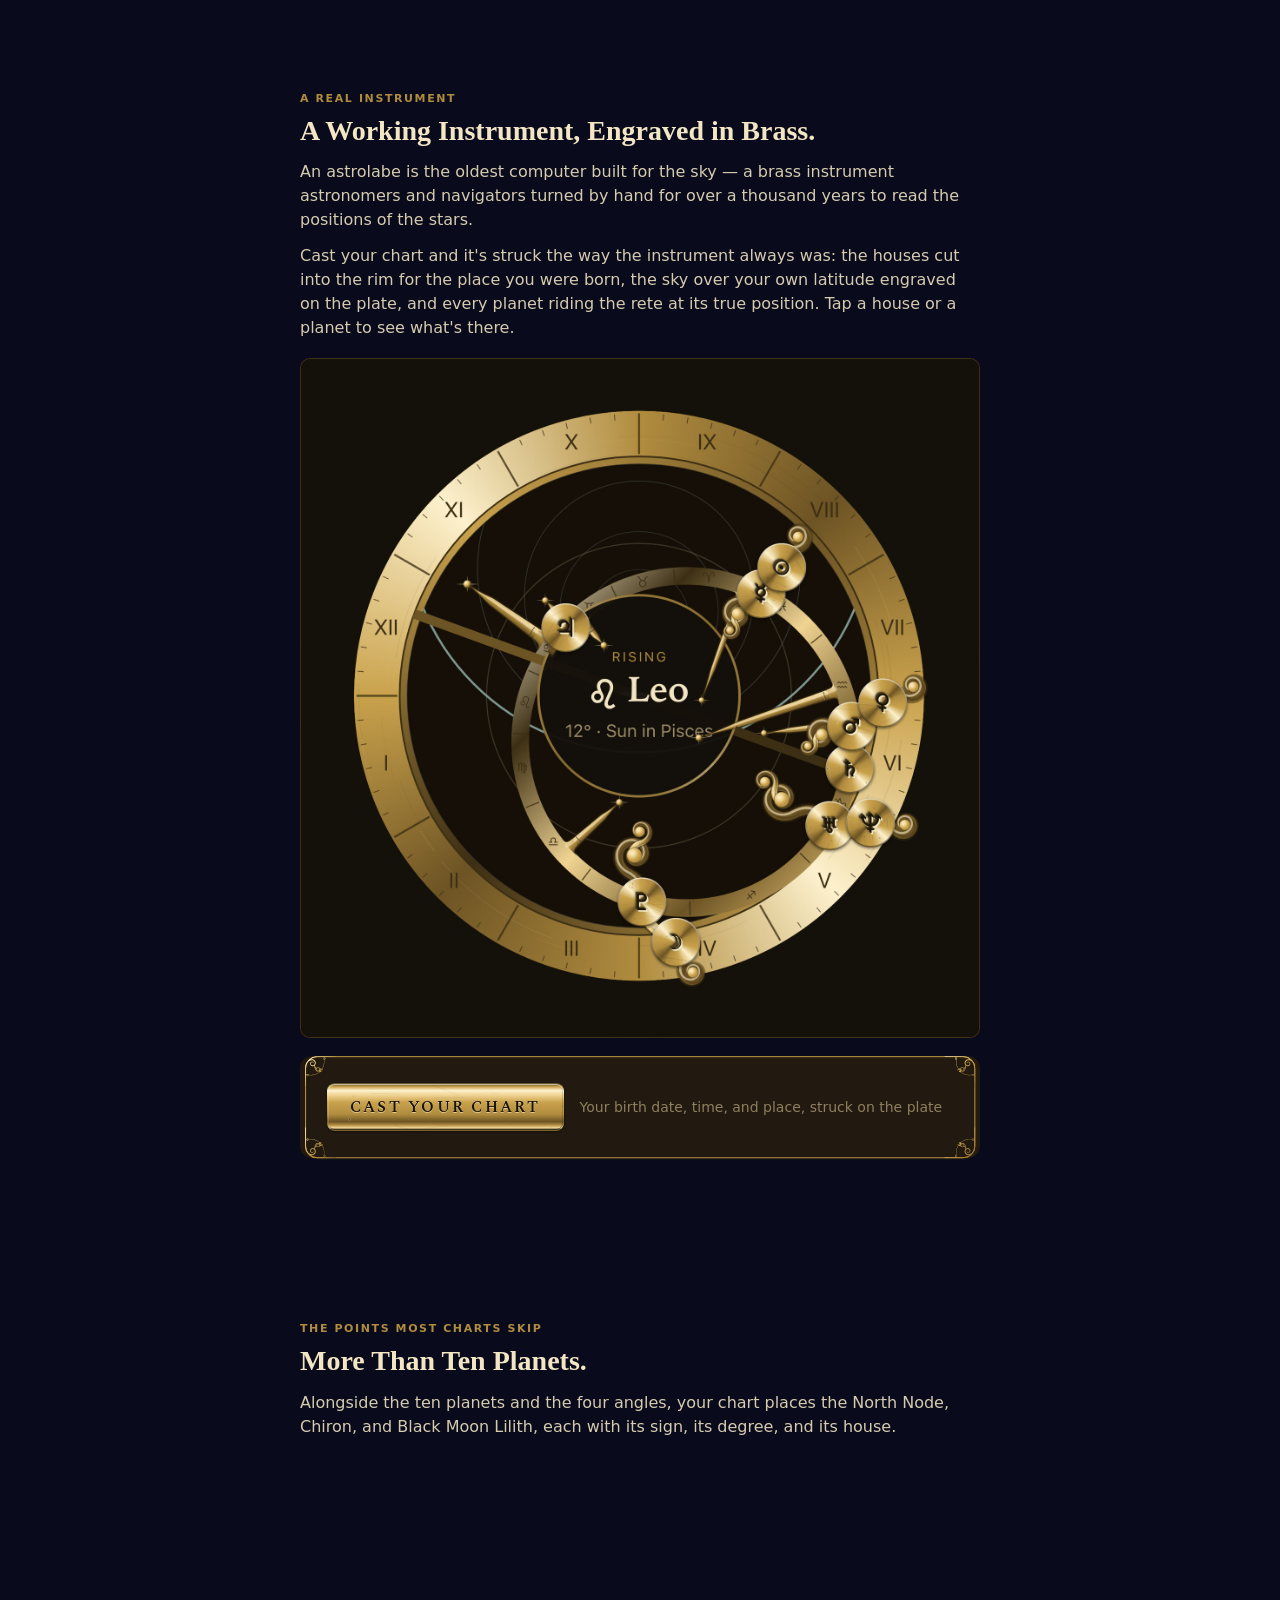
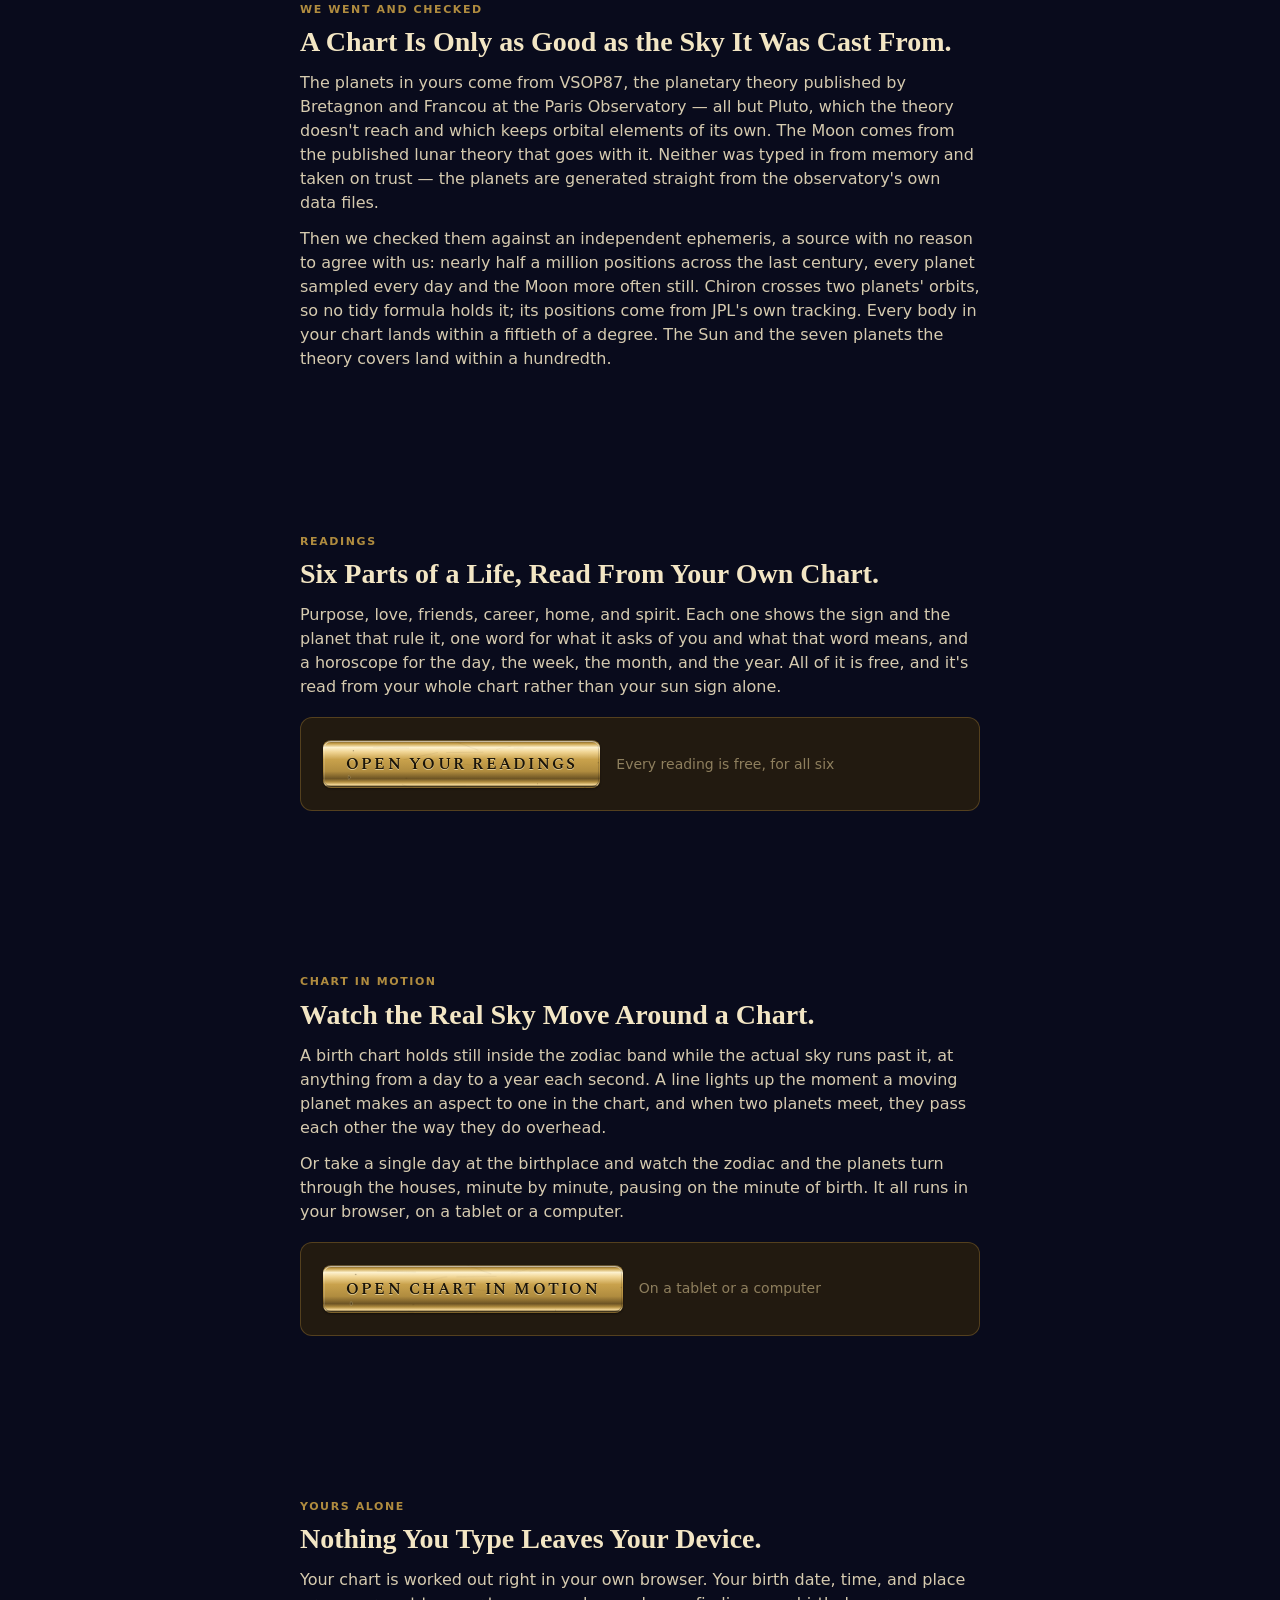
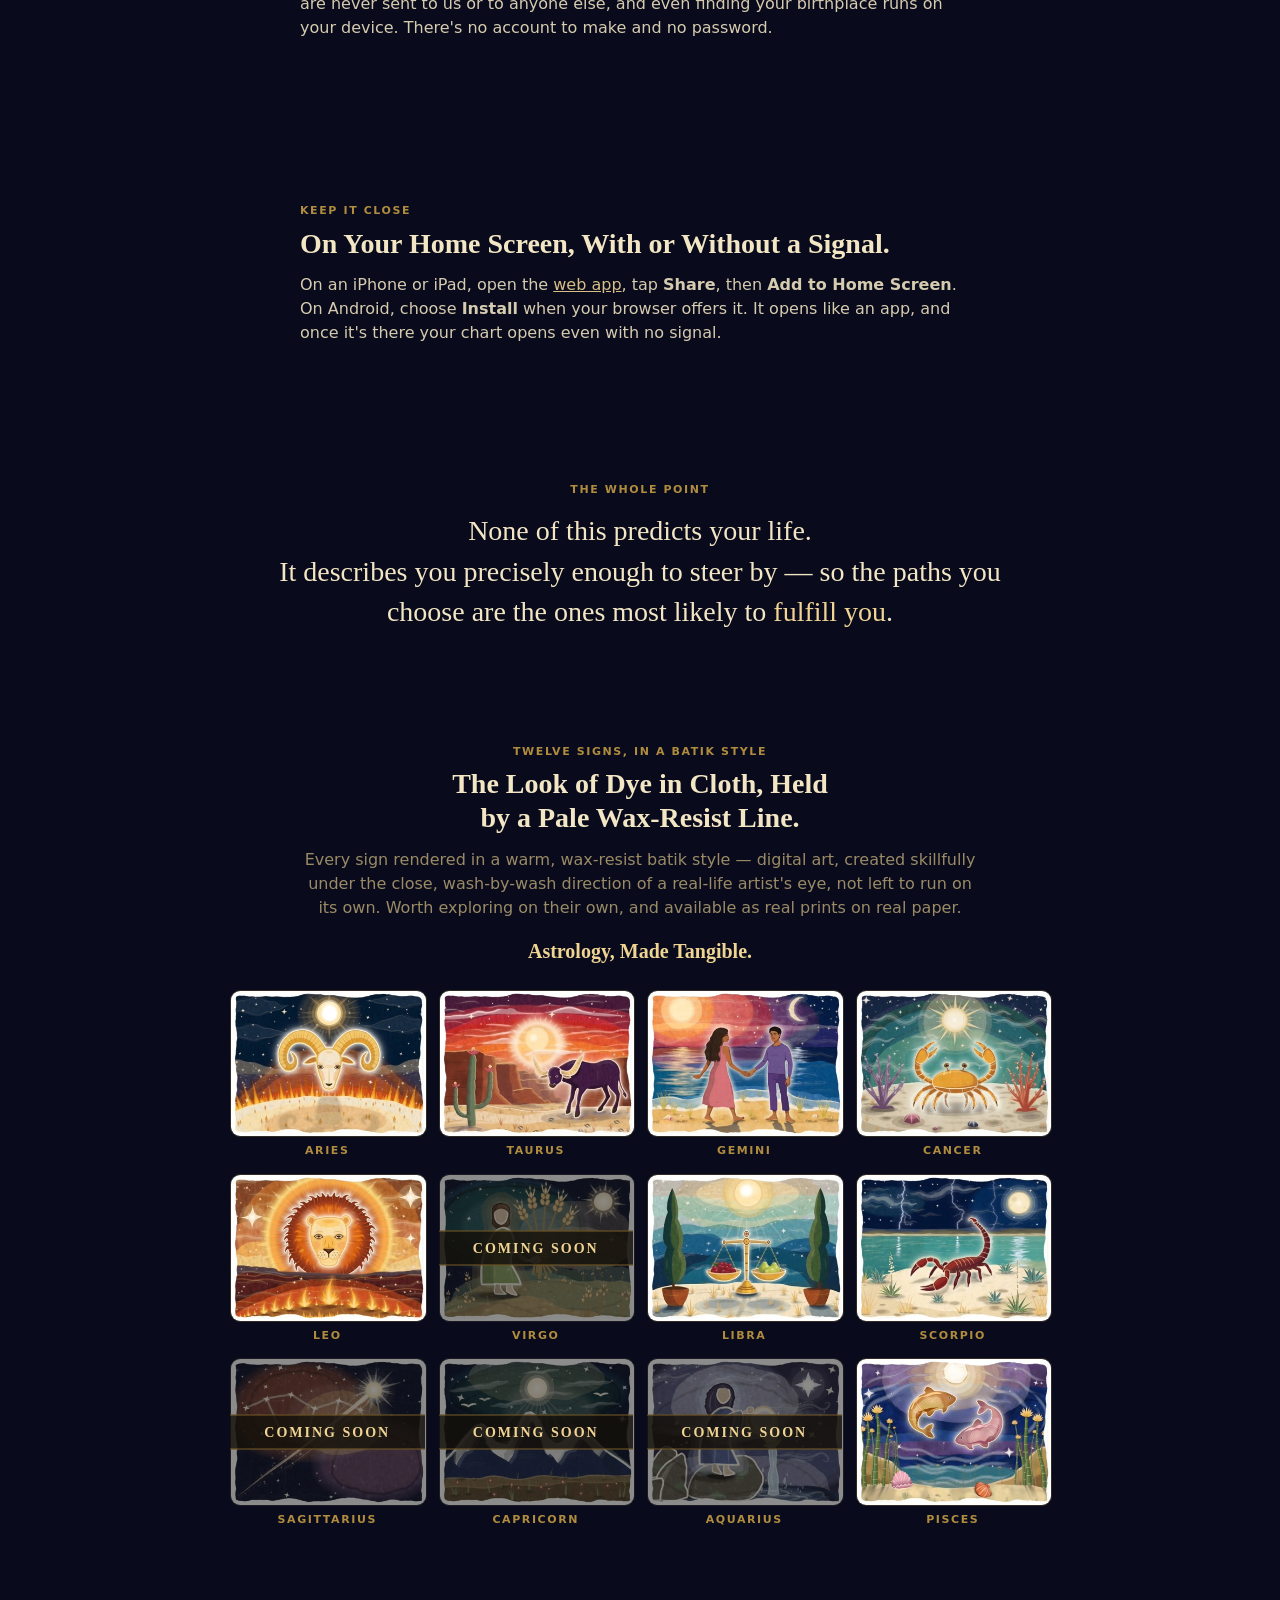
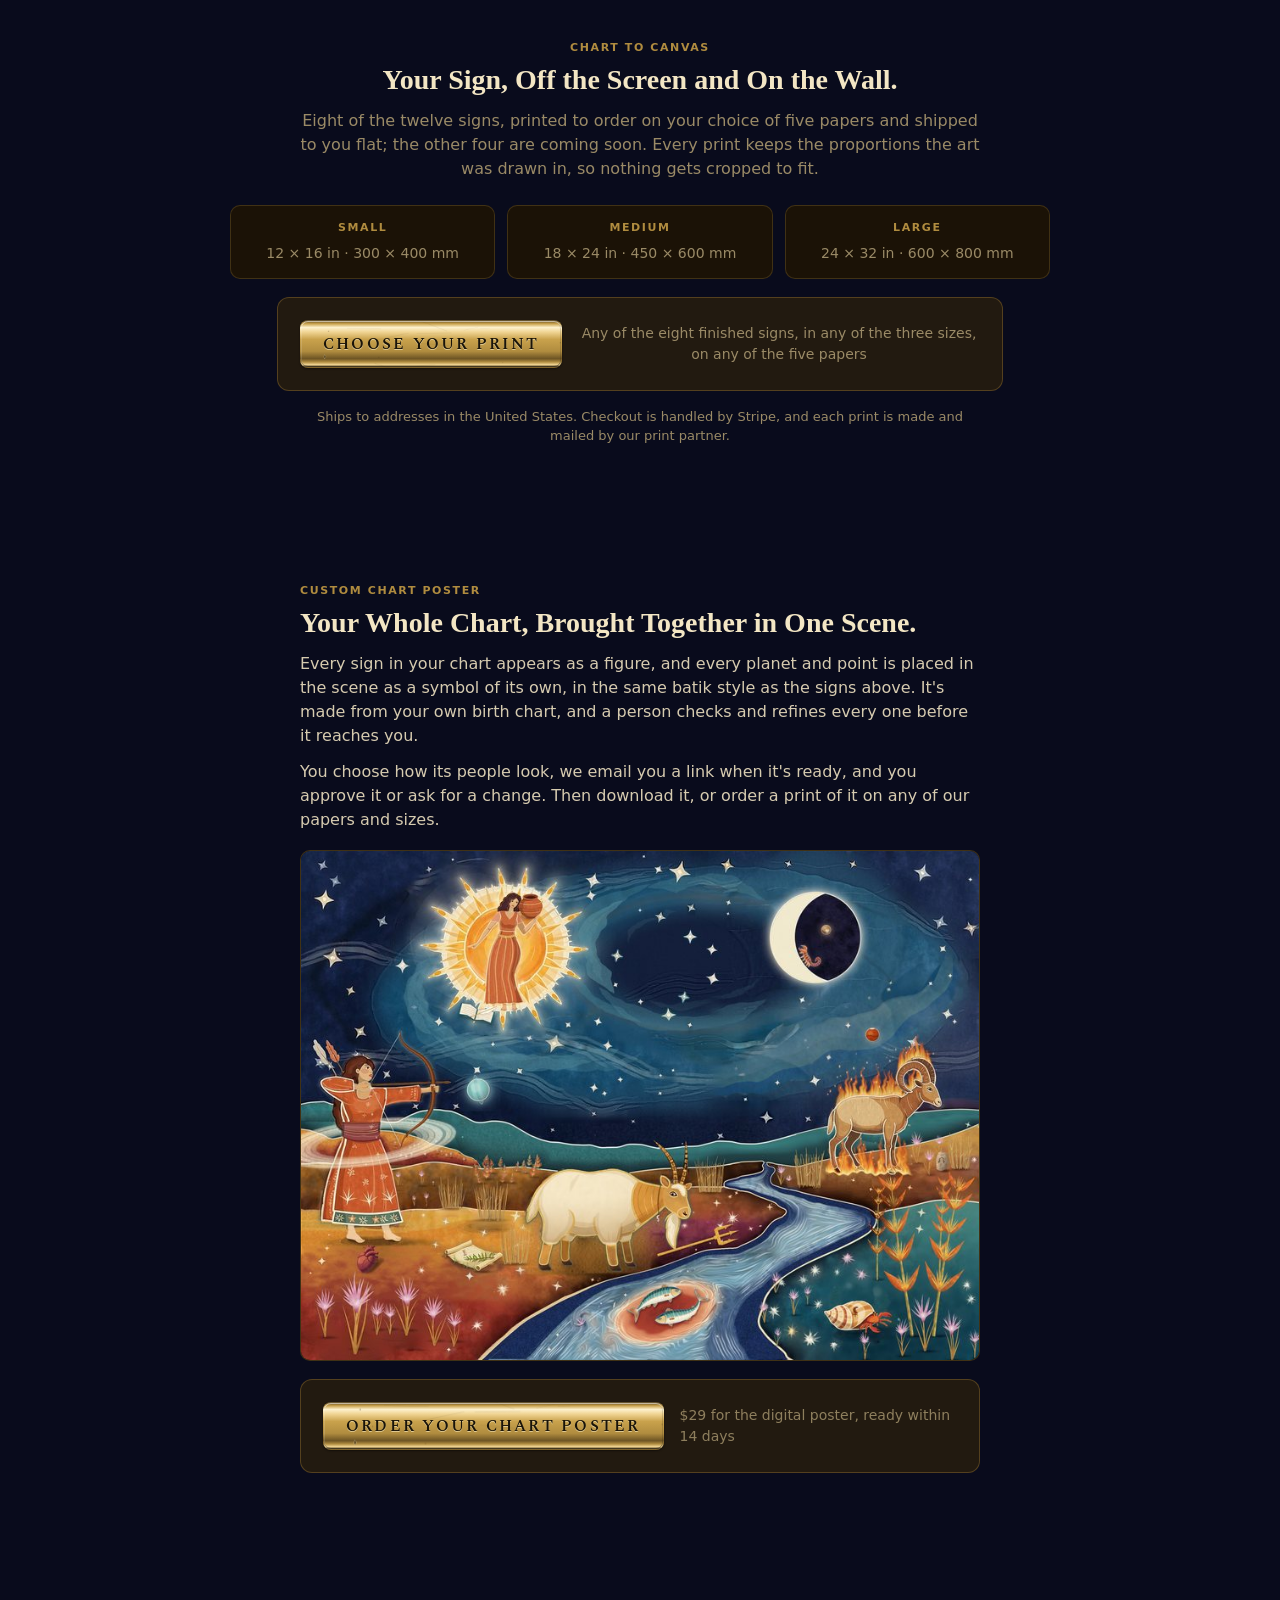
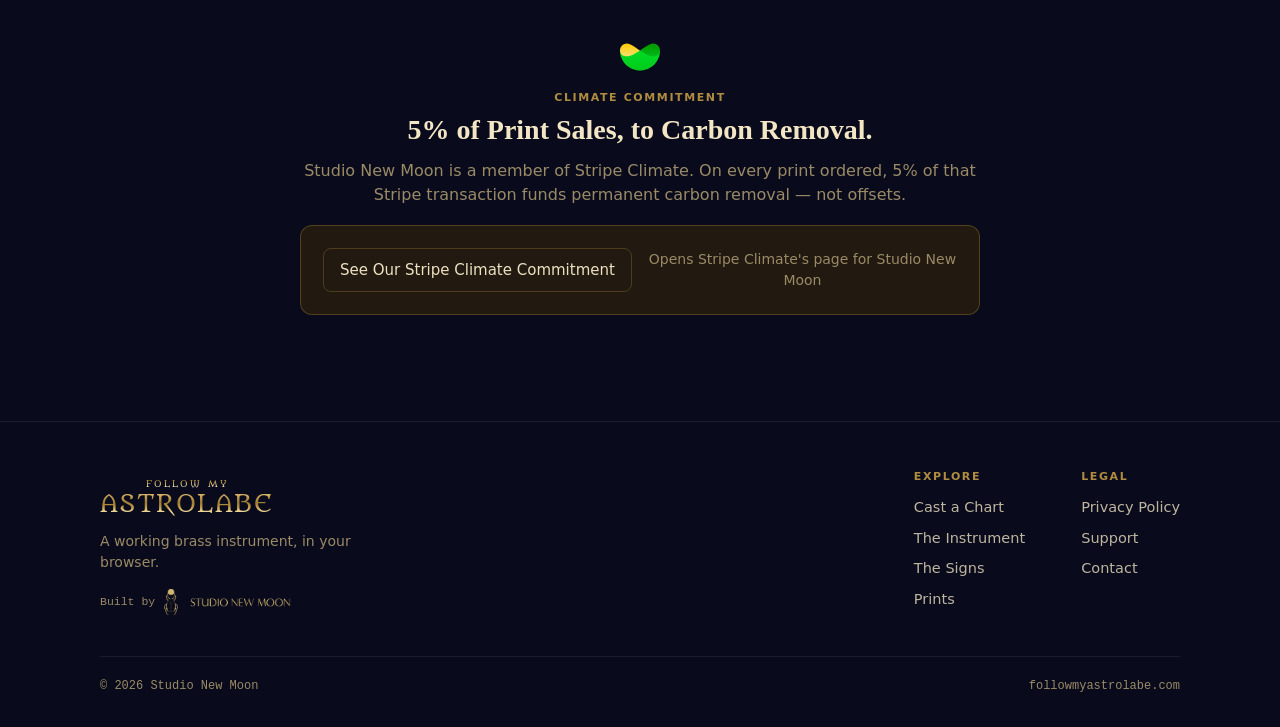
==== commit fc075d82: "The homepage features the Custom Chart Poster, and no page calls the art painted by hand A new secti" ====
--- a/index.html
+++ b/index.html
@@ -296,6 +296,7 @@
       <a class="nav-minor" href="#instrument">Instrument</a>
       <a href="#signs">Signs</a>
       <a href="#prints">Prints</a>
+      <a href="#poster">Poster</a>
       <a class="nav-minor" href="/privacy/">Privacy</a>
     </nav>
   </div>
@@ -489,6 +490,21 @@
       <div class="action"><a class="metal-button" href="/prints/">Choose Your Print</a><p class="note">Any of the eight finished signs, in any of the three sizes, on any of the five papers</p></div>
     </div>
     <p class="fine">Ships to addresses in the United States. Checkout is handled by Stripe, and each print is made and mailed by our print partner.</p>
+  </div>
+</section>
+
+<section class="band" id="poster" aria-labelledby="poster-title">
+  <div class="wrap">
+    <div class="feature card">
+      <span class="plate-label">Custom Chart Poster</span>
+      <h2 id="poster-title">Your Whole Chart, Brought Together in One Scene.</h2>
+      <p>Every sign in your chart appears as a figure, and every planet and point is placed in the scene as a symbol of its own, in the same batik style as the signs above. It's made from your own birth chart, and a person checks and refines every one before it reaches you.</p>
+      <p>You choose how its people look, we email you a link when it's ready, and you approve it or ask for a change. Then download it, or order a print of it on any of our papers and sizes.</p>
+      <div class="shot"><img src="/poster/example-chart-poster.jpg" srcset="/poster/example-chart-poster-800.jpg 800w, /poster/example-chart-poster.jpg 1600w" sizes="(max-width: 700px) 100vw, 640px" alt="An example chart poster in the batik style: an archer drawing her bow, a woman carrying a water jar inside the sun, a scorpion inside the crescent moon, a goat, a ram, two fish in a river, and a hermit crab, with planets and their symbols placed among them" width="1600" height="1200" loading="lazy"></div>
+      <div class="plate actions">
+        <div class="action"><a class="metal-button" href="/poster/">Order Your Chart Poster</a><p class="note">$29 for the digital poster, ready within 14 days</p></div>
+      </div>
+    </div>
   </div>
 </section>
 
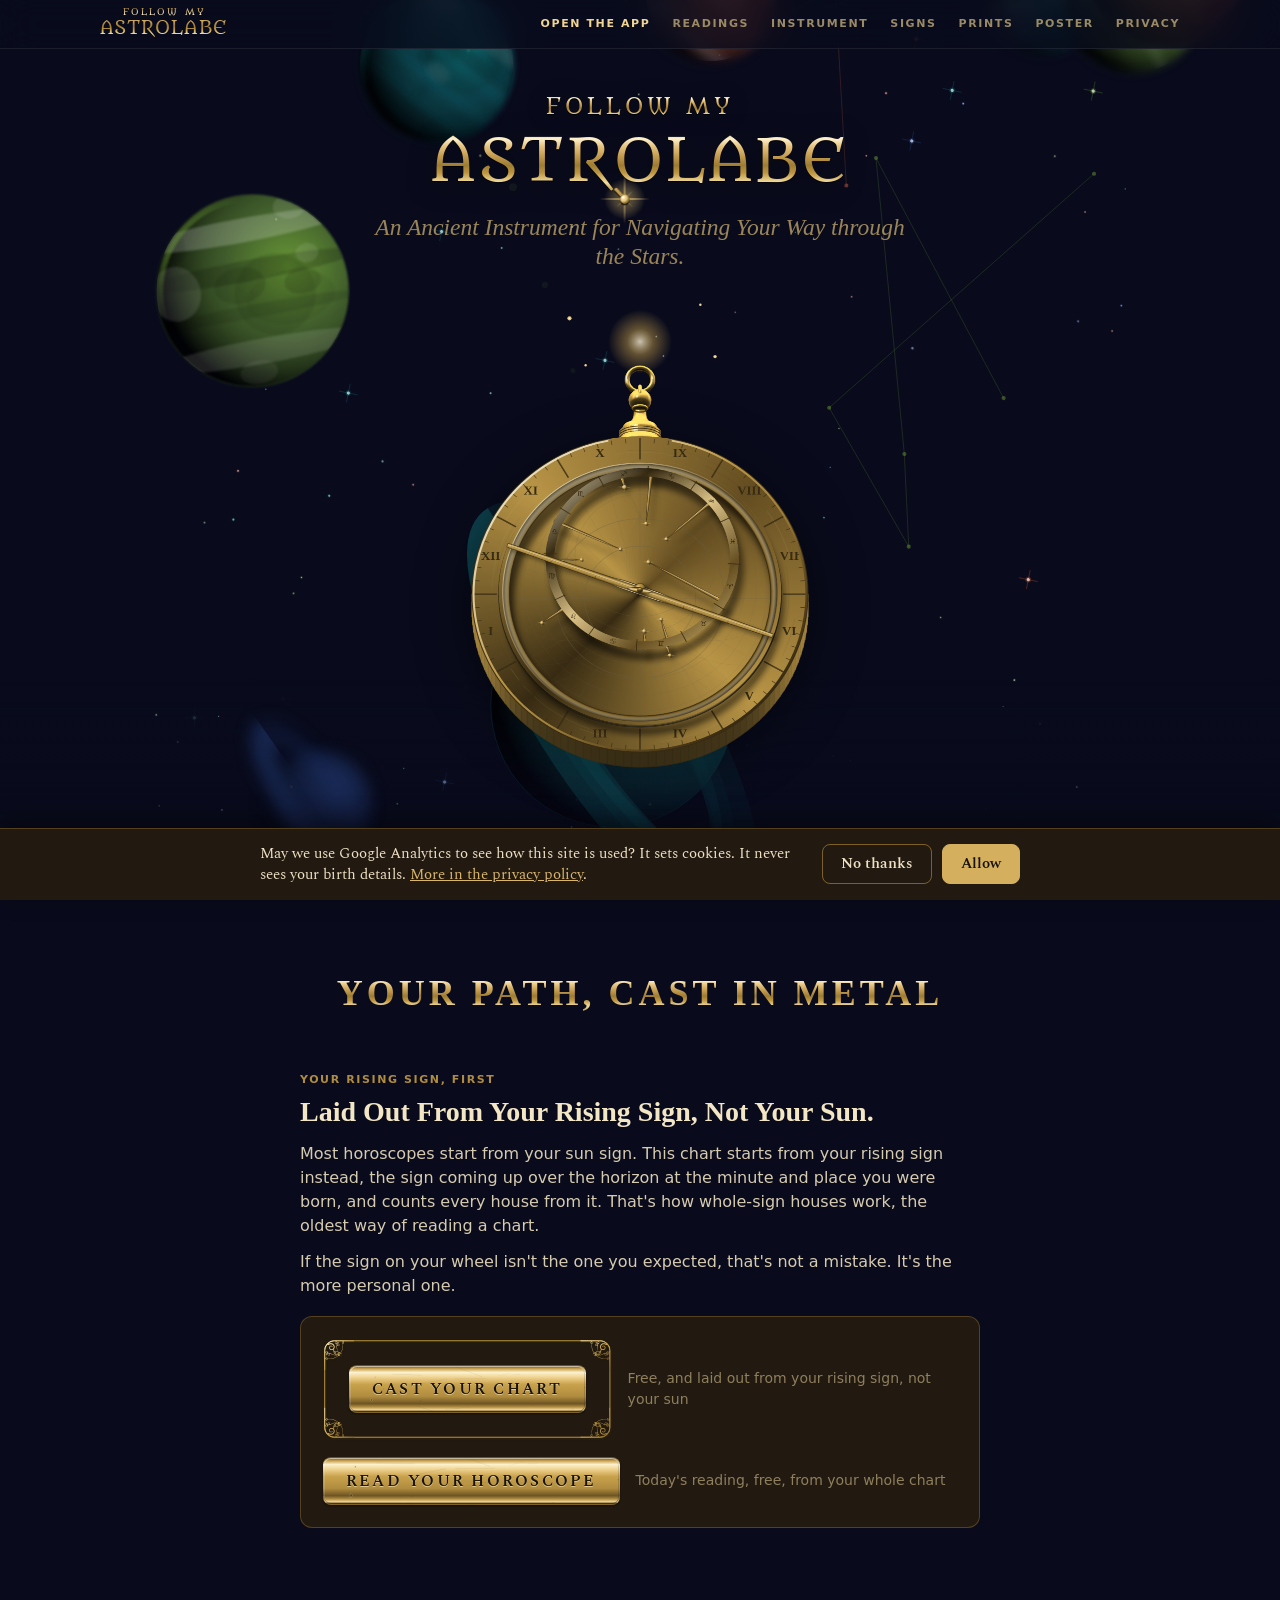
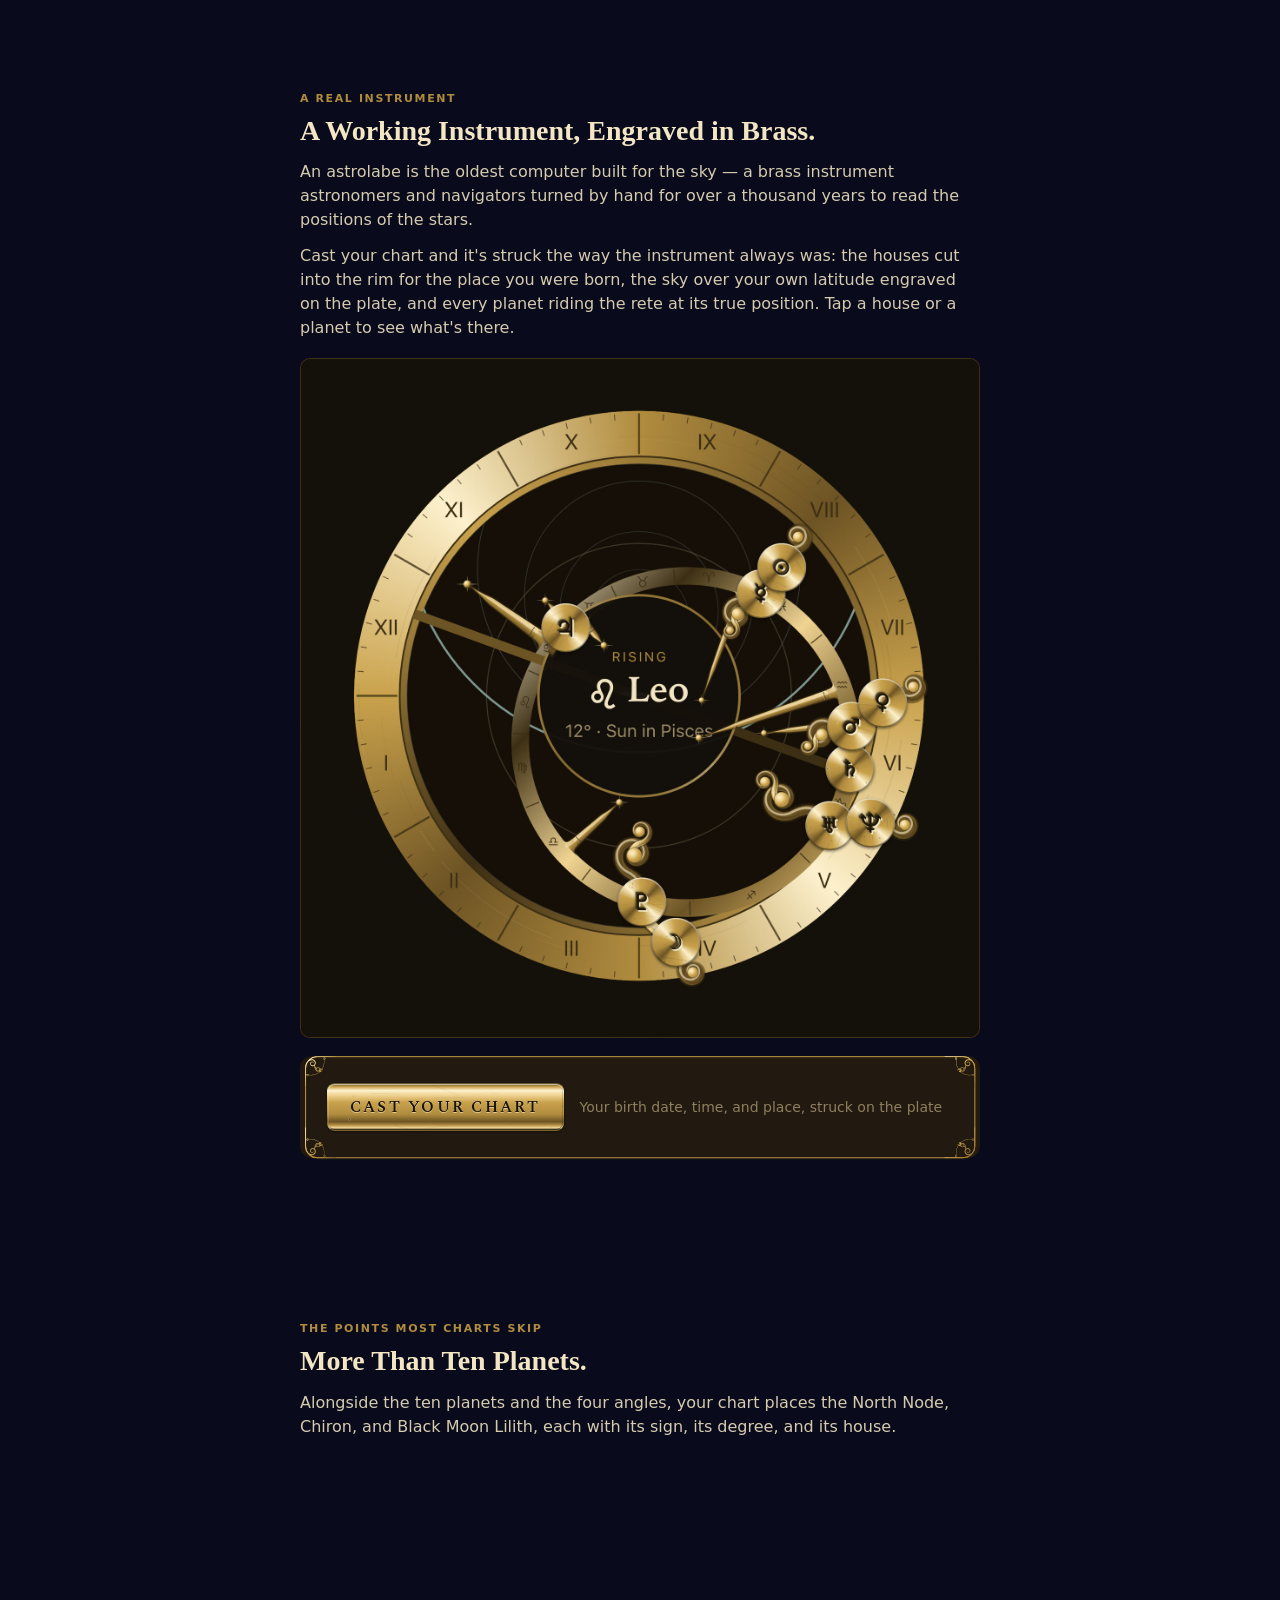
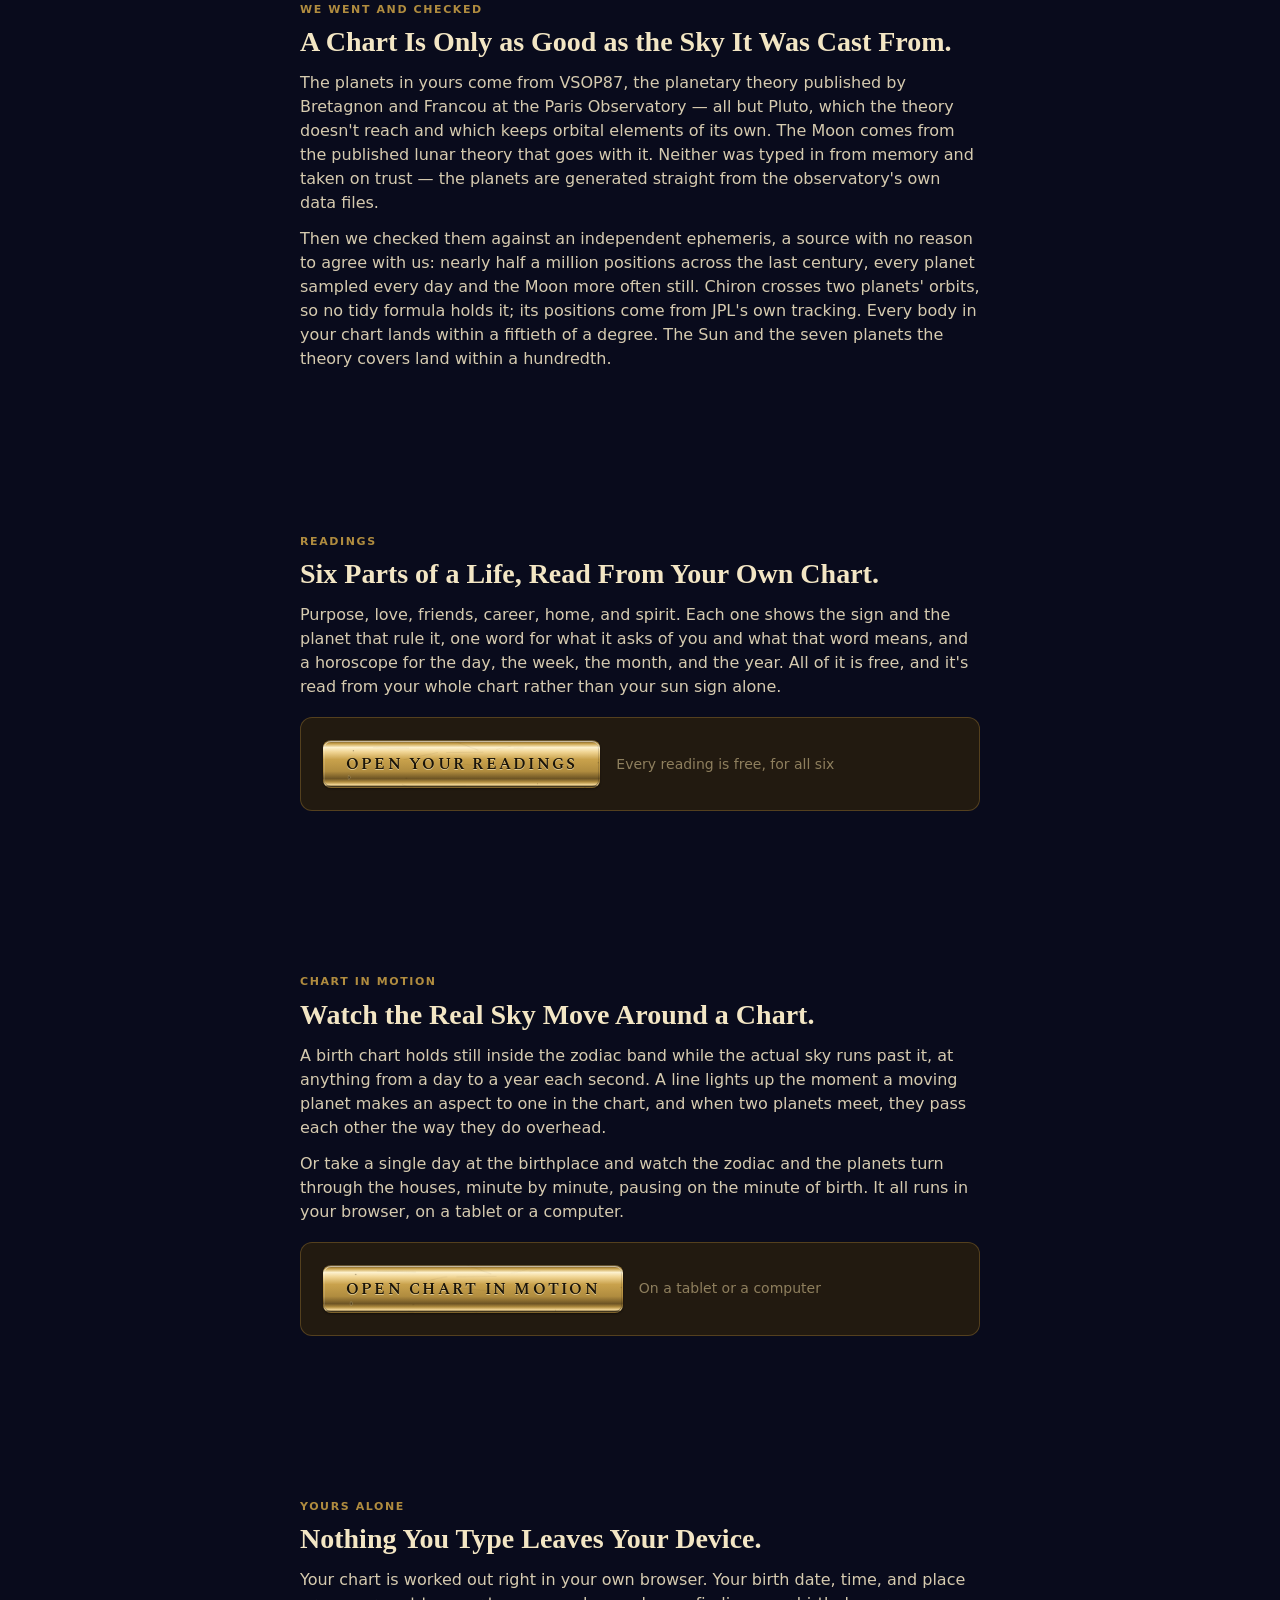
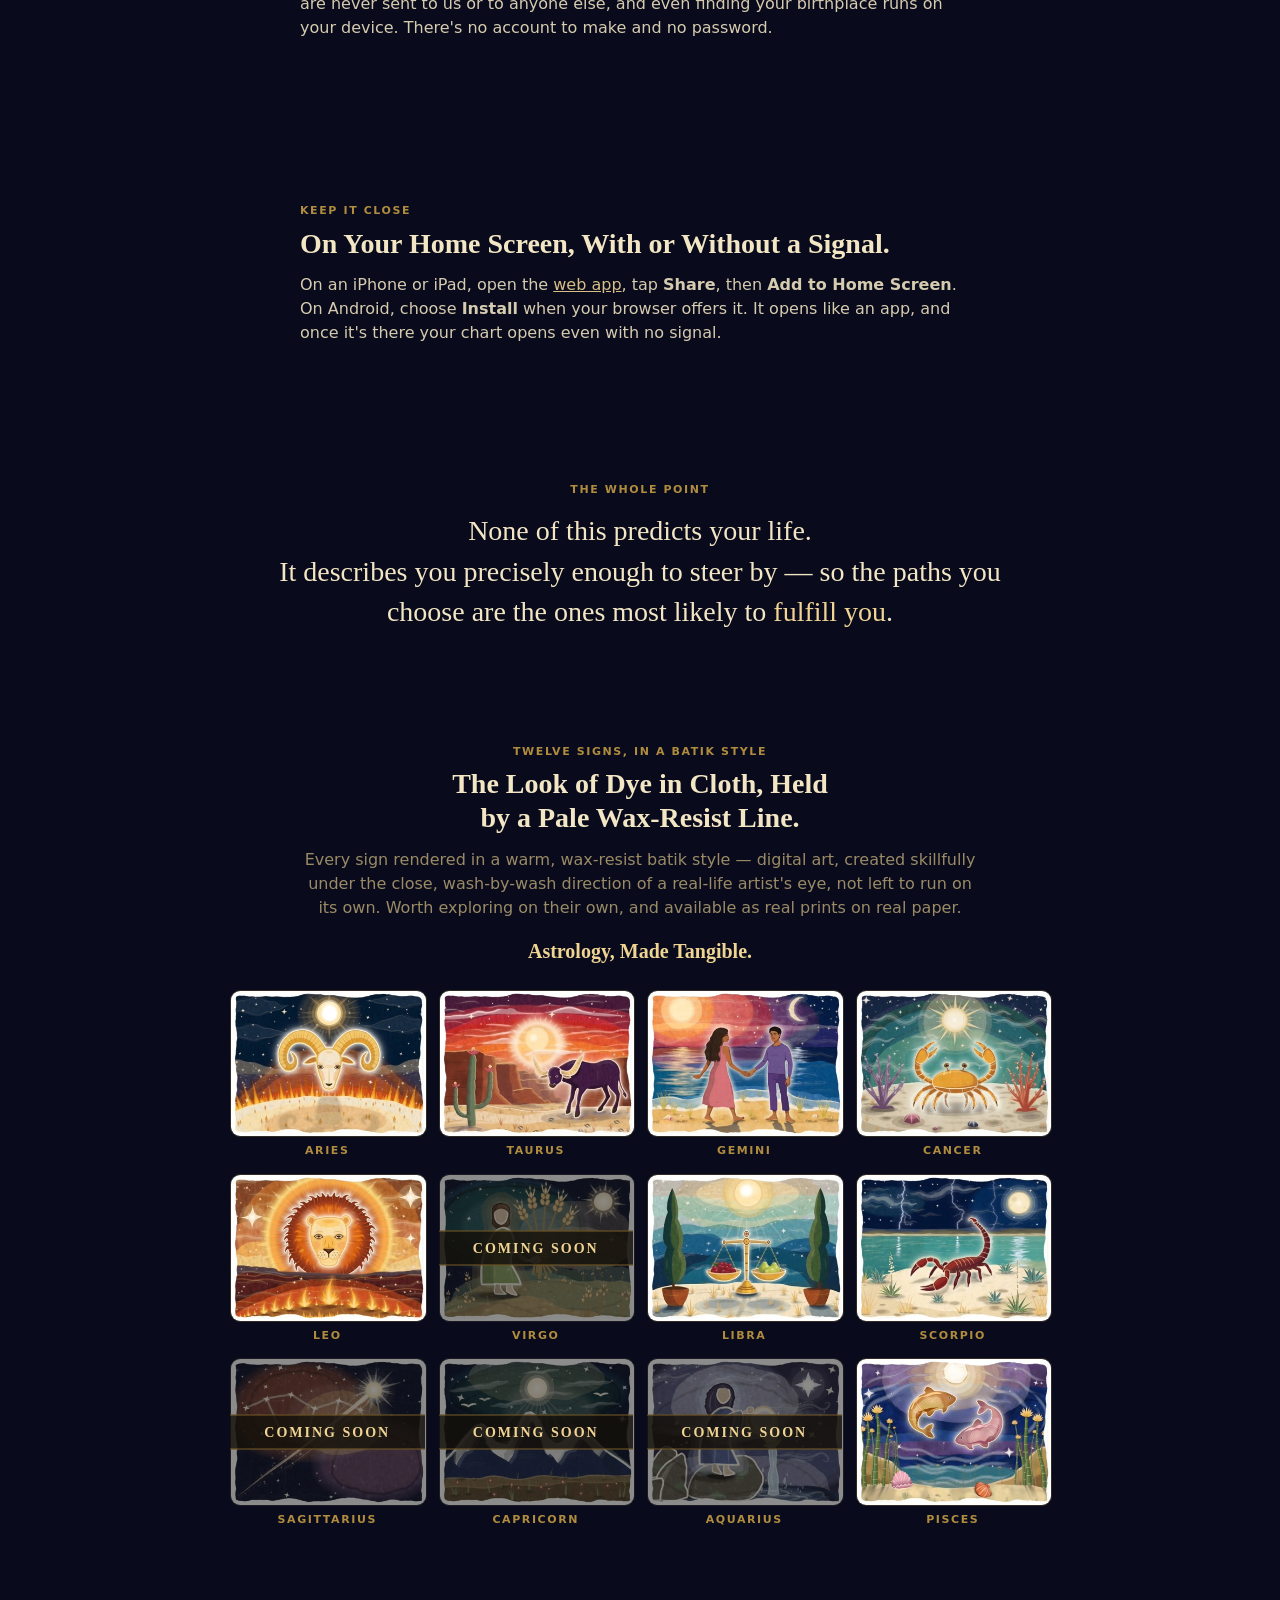
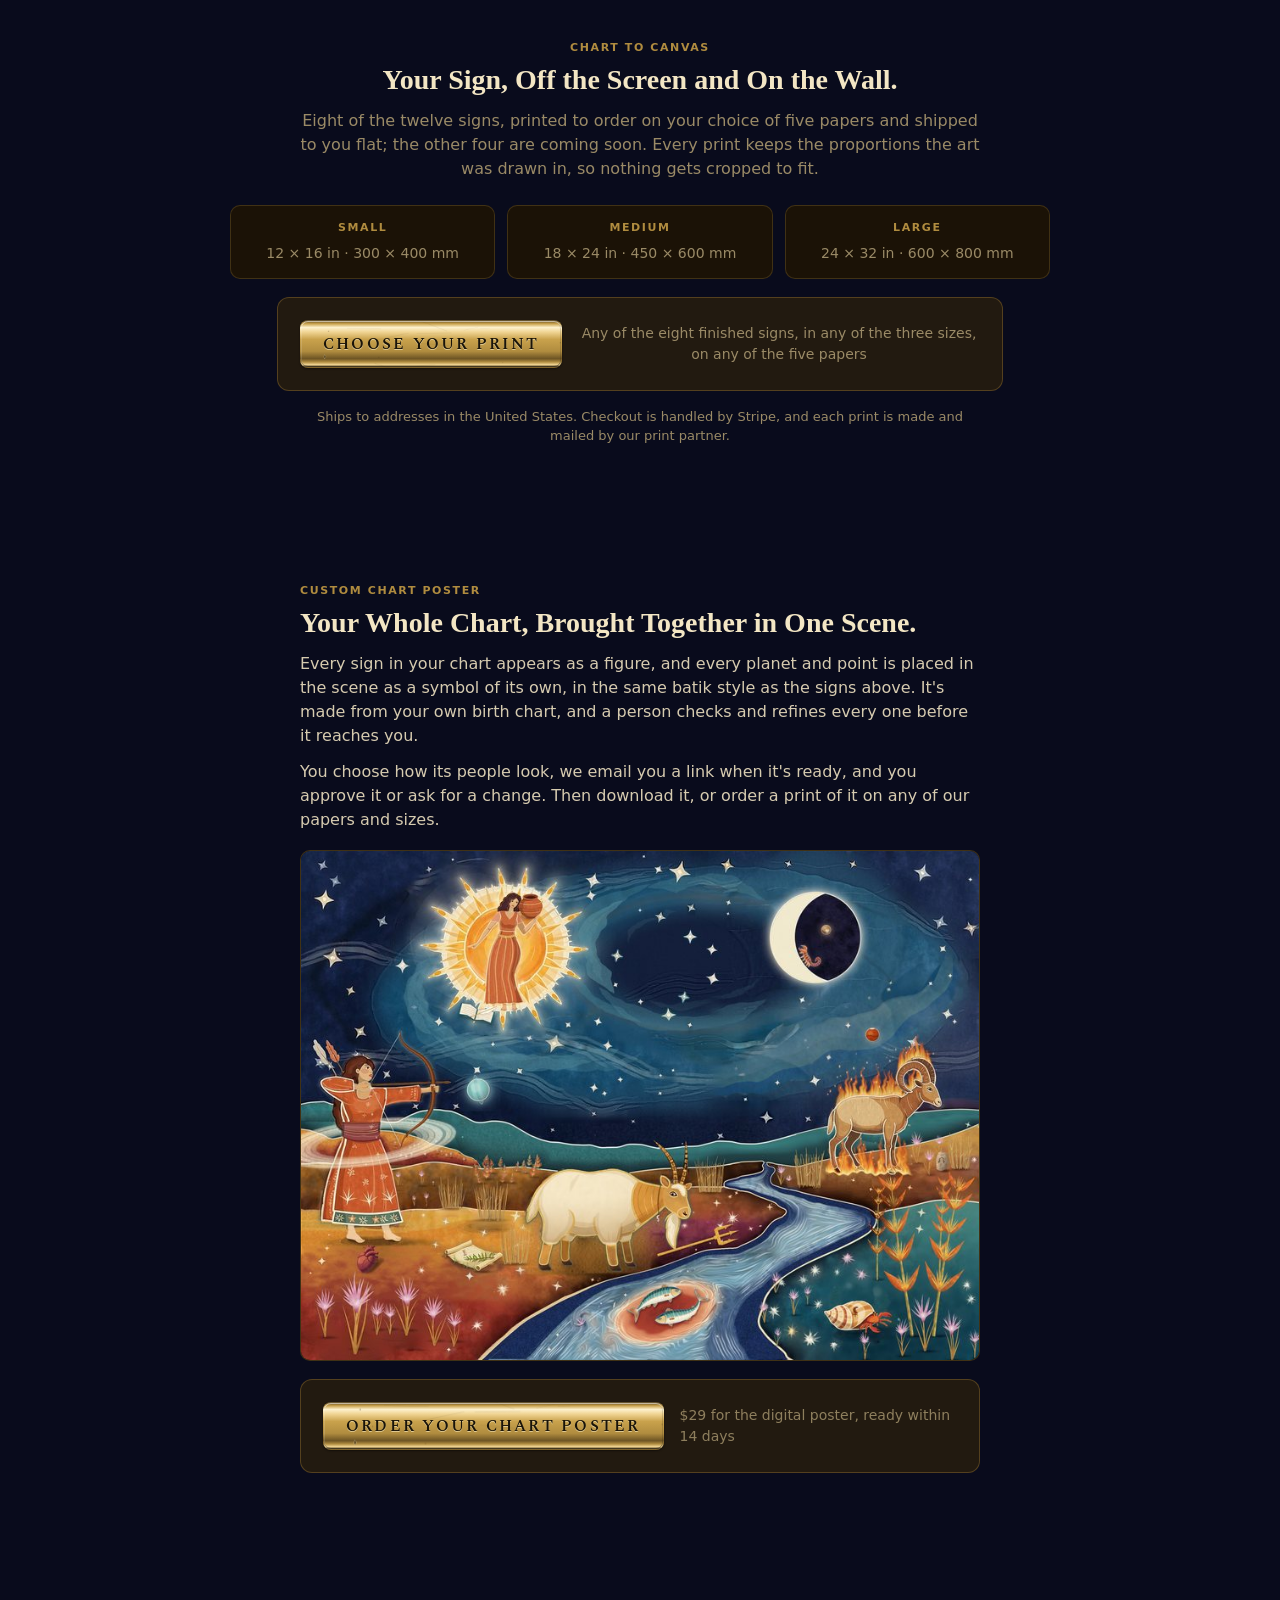
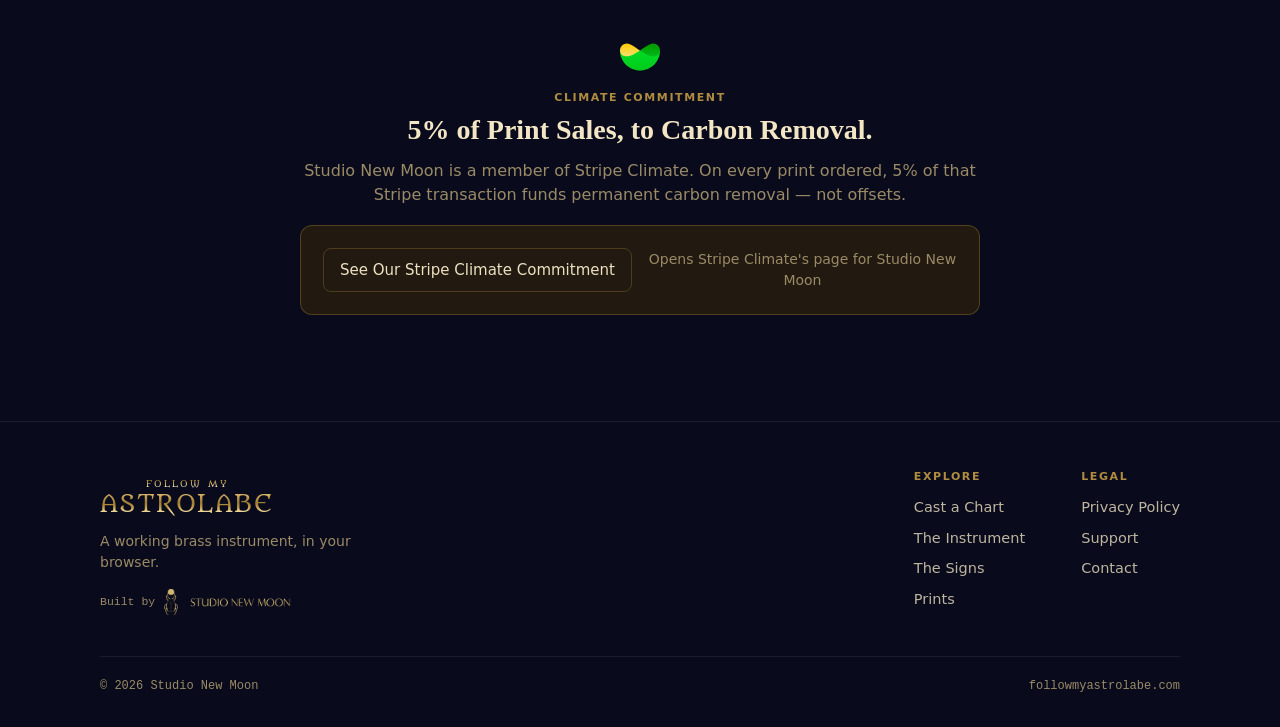
==== commit 3dcc2e78: "Custom birth chart posters lead the site's search presence Morgan wants the chart posters to be the " ====
--- a/index.html
+++ b/index.html
@@ -11,8 +11,8 @@
 <script src="/assets/consent.js" defer></script>
 <meta charset="utf-8">
 <meta name="viewport" content="width=device-width, initial-scale=1, viewport-fit=cover">
-<title>Follow My Astrolabe — Birth Charts and Horoscopes, Rising Sign First</title>
-<meta name="description" content="Cast your birth chart free on a working astrolabe, read daily, weekly, monthly, and yearly horoscopes from your whole chart, and order zodiac prints.">
+<title>Follow My Astrolabe — Birth Charts, Horoscopes, and Custom Chart Posters</title>
+<meta name="description" content="Cast your birth chart free on a working astrolabe, read horoscopes from your whole chart, and order a custom birth chart poster or a zodiac print.">
 <!-- Proves to Google Search Console that Morgan owns this site (URL-prefix
      property https://www.followmyastrolabe.com/, added 2026-11-12). Search
      Console re-checks it, so removing it loses the property. -->
@@ -20,9 +20,10 @@
 <!-- What a shared link shows: iMessage, Slack, Facebook, and the rest read these. -->
 <meta property="og:type" content="website">
 <meta property="og:site_name" content="Follow My Astrolabe">
-<meta property="og:title" content="Follow My Astrolabe — Birth Charts and Horoscopes, Rising Sign First">
-<meta property="og:description" content="Cast your birth chart free on a working astrolabe, read daily, weekly, monthly, and yearly horoscopes from your whole chart, and order zodiac prints.">
+<meta property="og:title" content="Follow My Astrolabe — Birth Charts, Horoscopes, and Custom Chart Posters">
+<meta property="og:description" content="Cast your birth chart free on a working astrolabe, read horoscopes from your whole chart, and order a custom birth chart poster or a zodiac print.">
 <meta property="og:url" content="https://www.followmyastrolabe.com/">
+<link rel="canonical" href="https://www.followmyastrolabe.com/">
 <meta property="og:image" content="https://www.followmyastrolabe.com/assets/share/home.jpg">
 <meta property="og:image:width" content="1200">
 <meta property="og:image:height" content="630">
